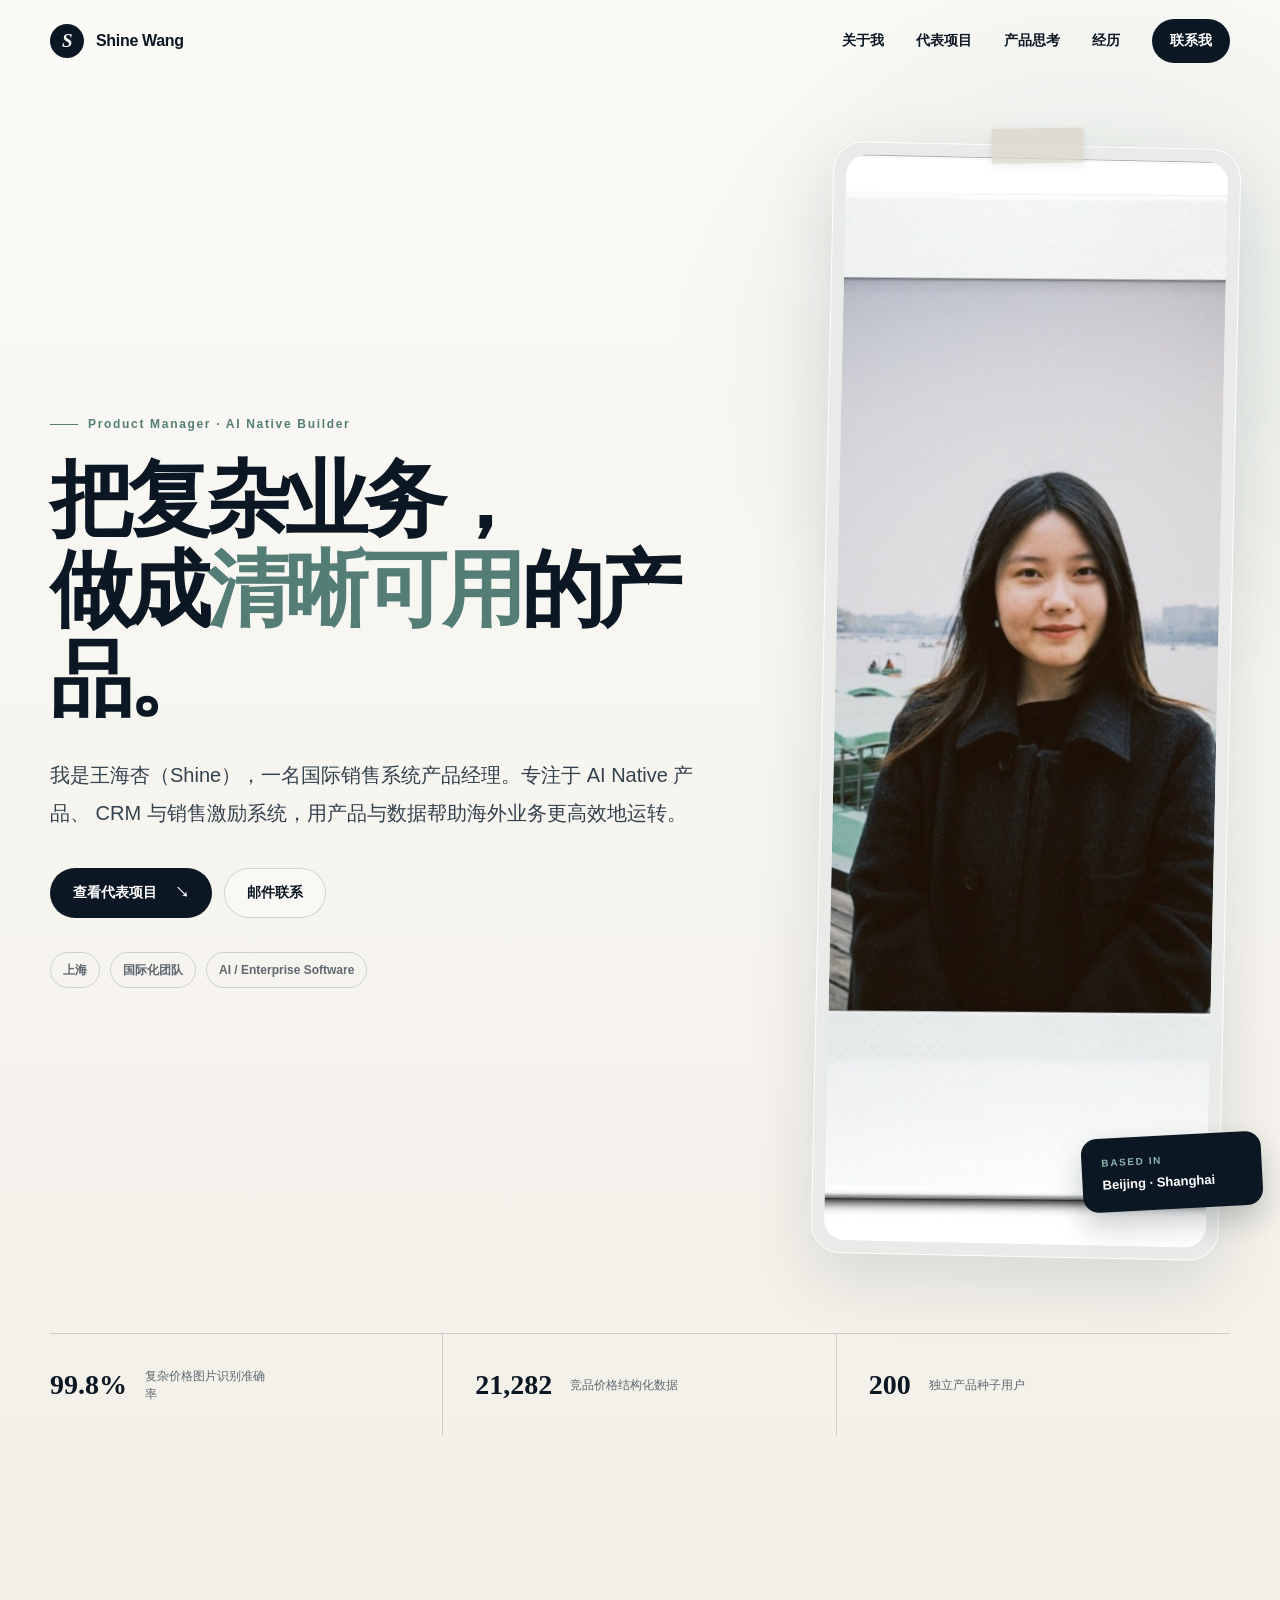
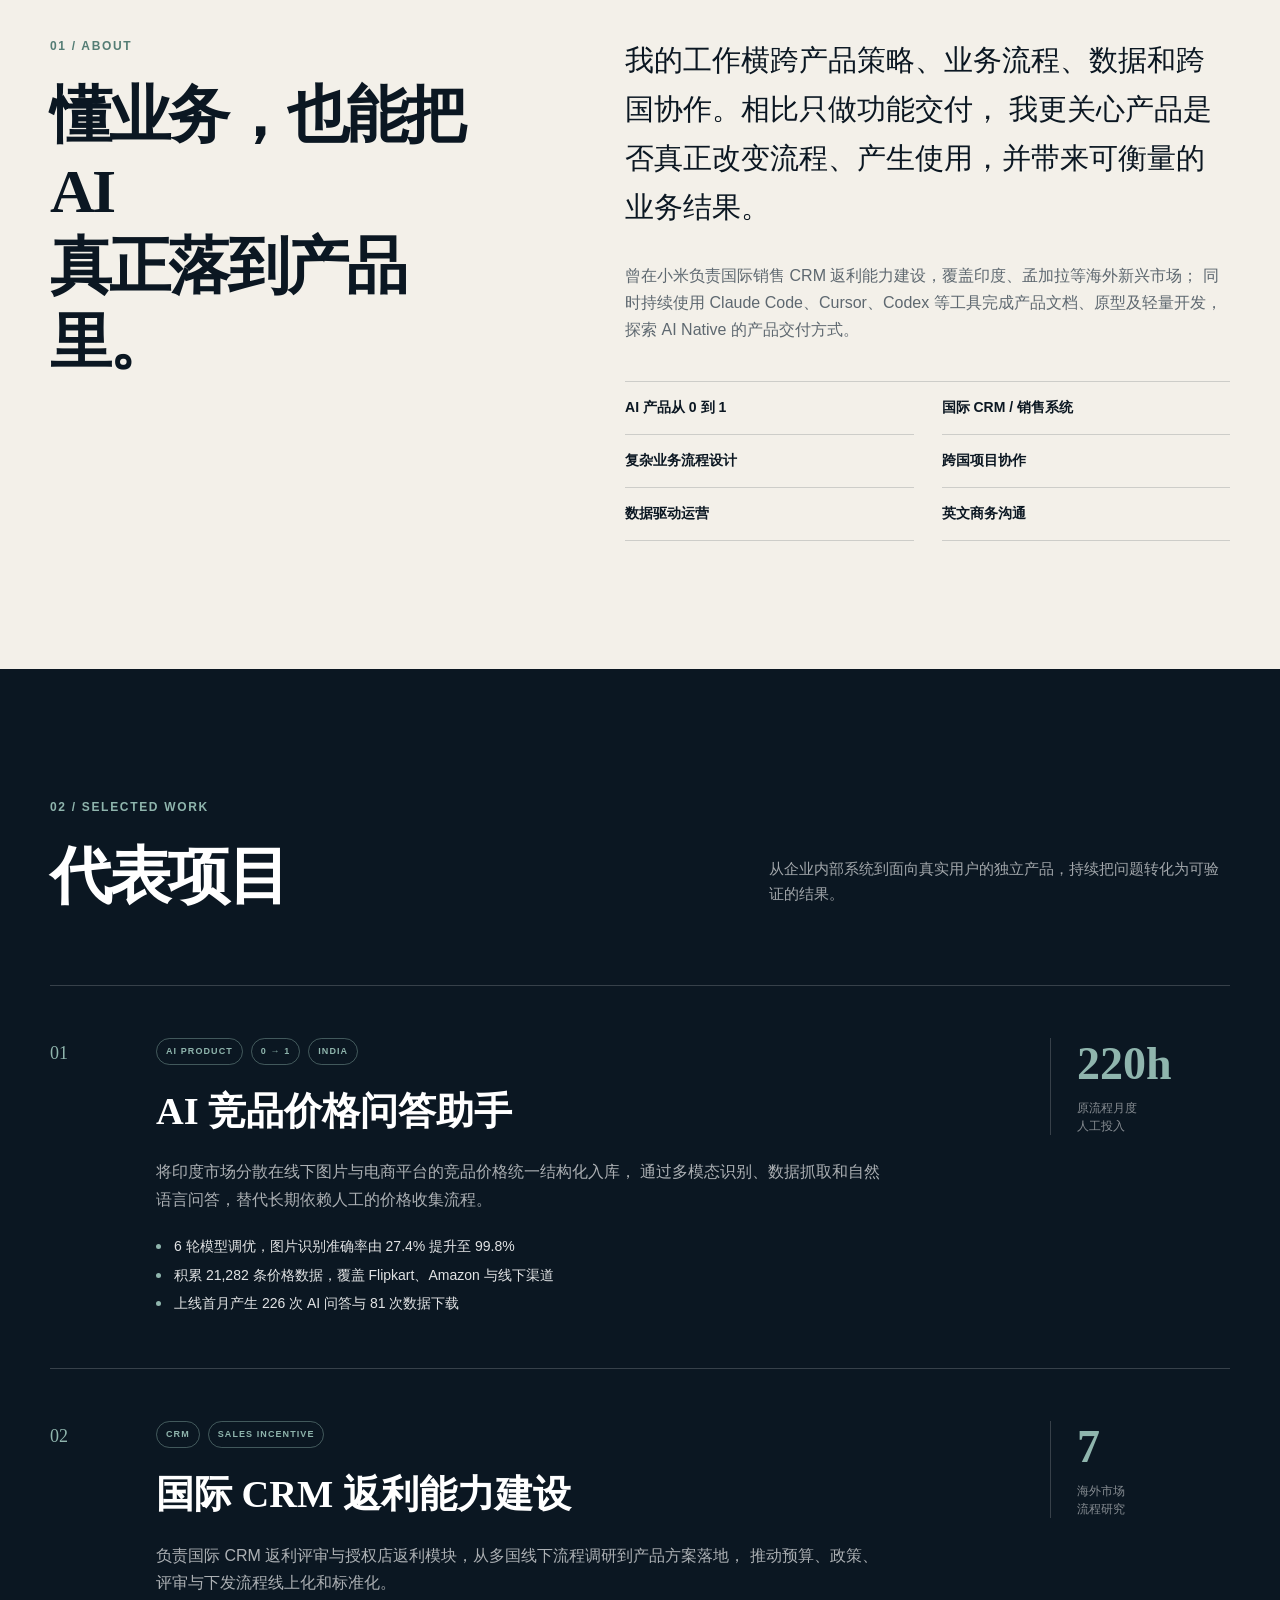
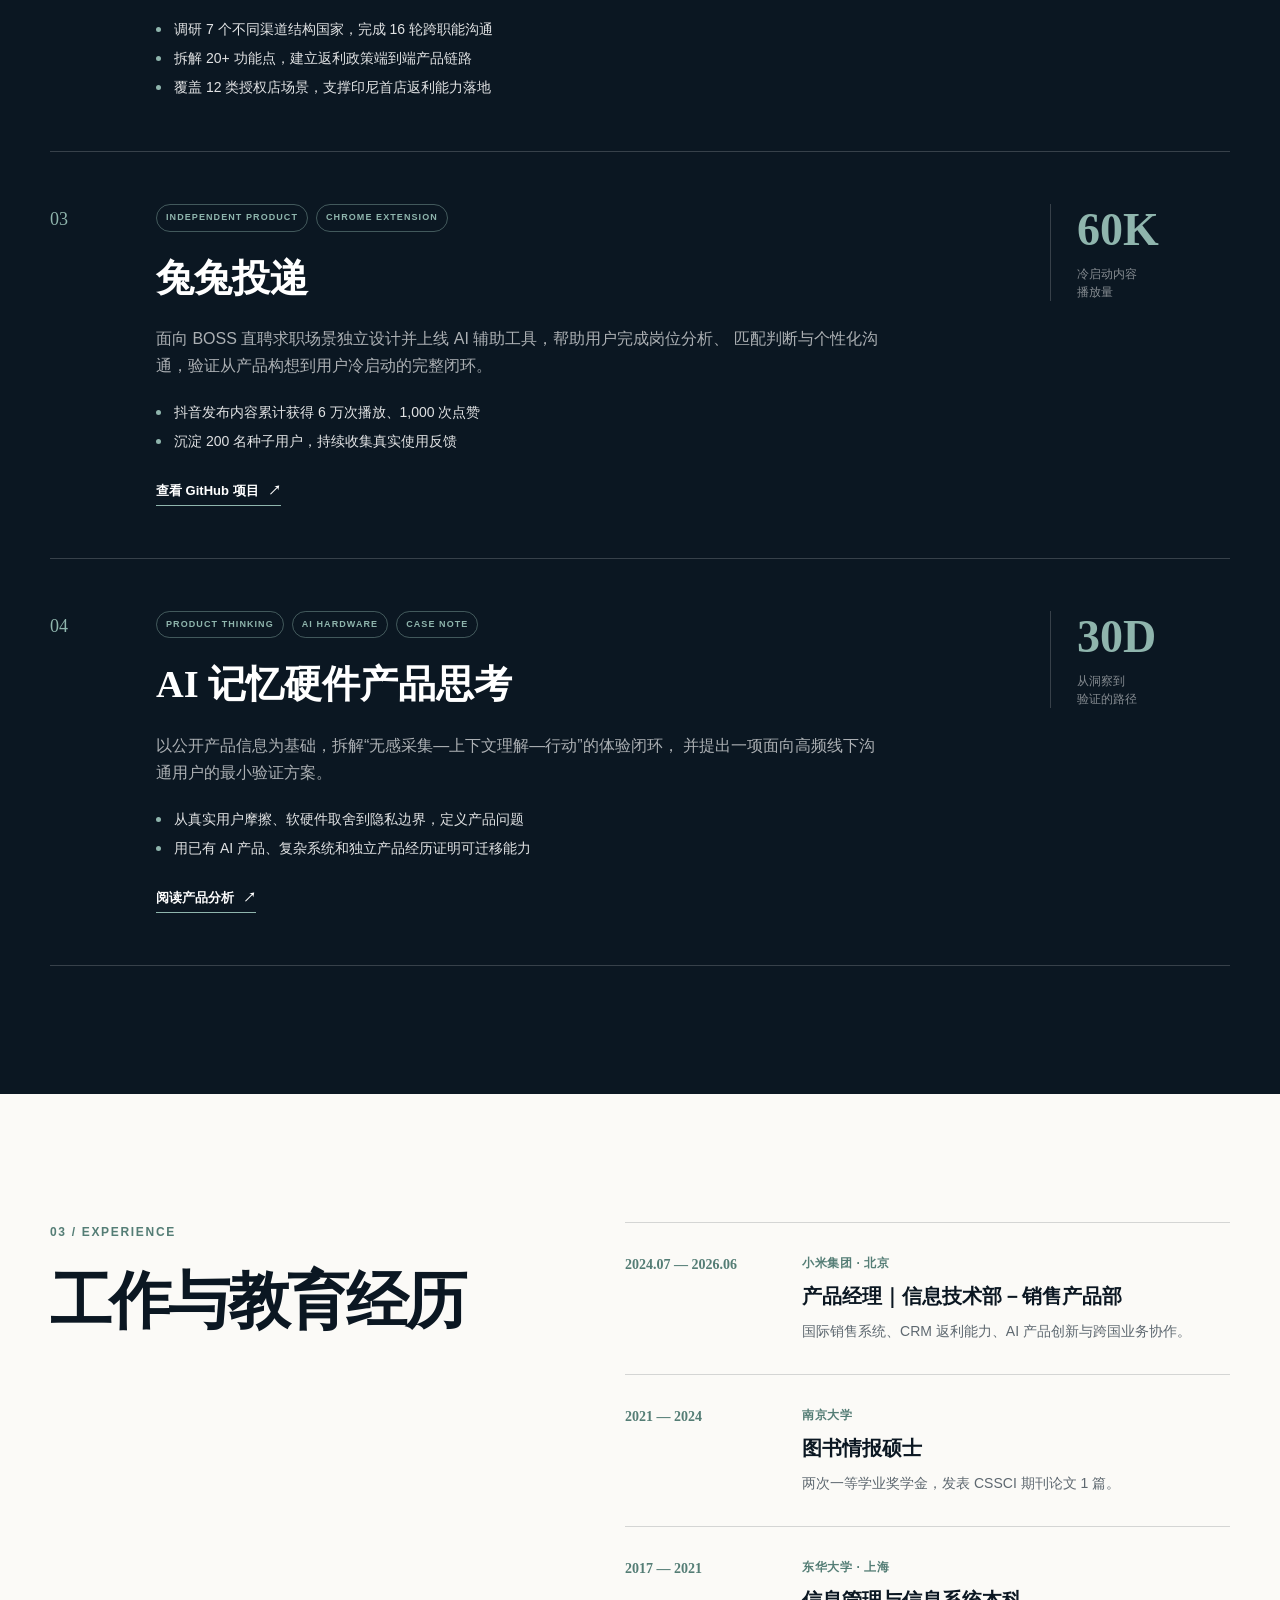
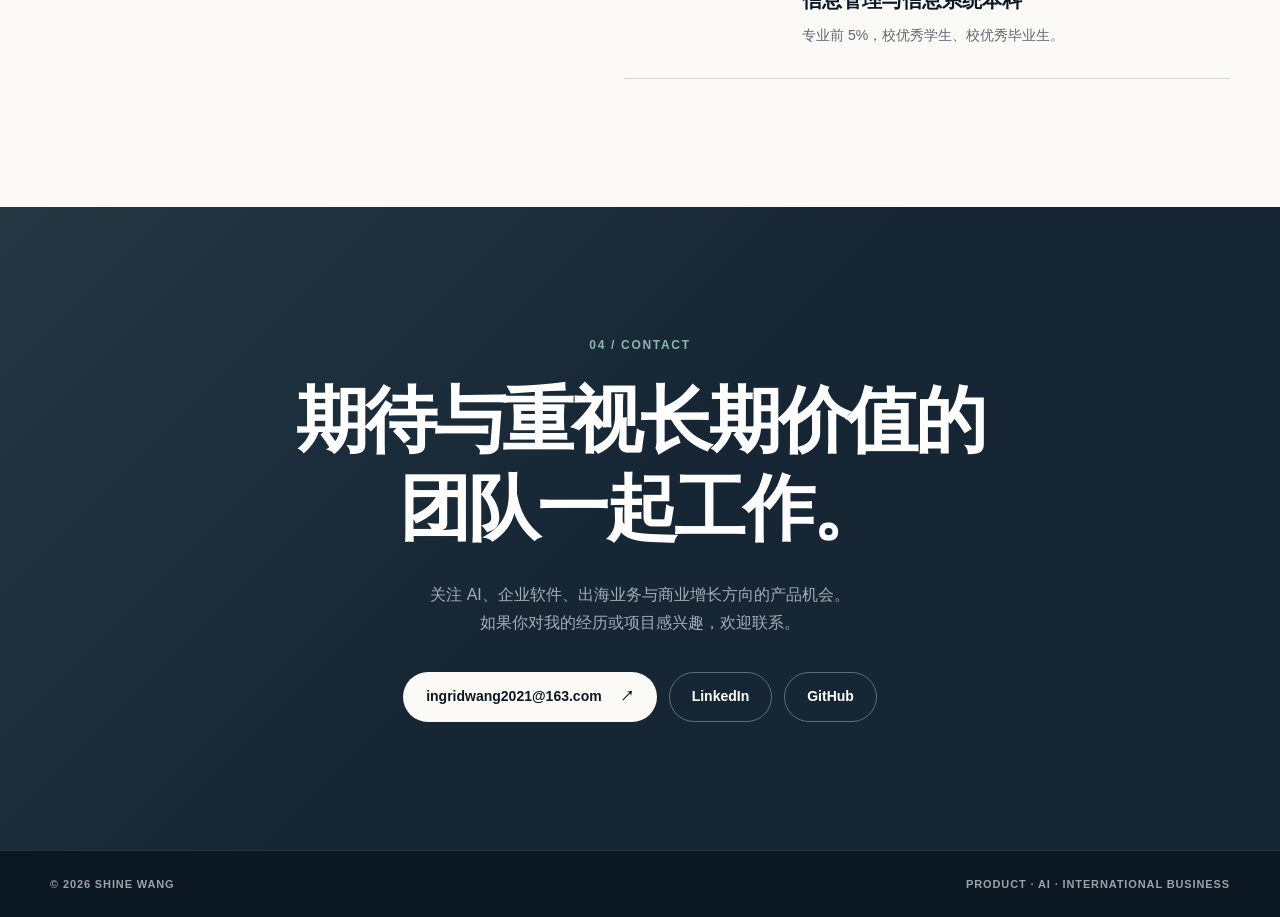
==== index.html @ 76bd816e "Add AI memory hardware case study" ====
<!doctype html>
<html lang="zh-CN">
<head>
  <meta charset="UTF-8">
  <meta name="viewport" content="width=device-width, initial-scale=1.0">
  <meta name="description" content="王海杏（Shine Wang）的个人主页：国际销售系统产品经理，专注 AI Native 产品、CRM、销售激励与海外业务数字化。">
  <meta name="theme-color" content="#0b1722">
  <meta property="og:title" content="王海杏 Shine Wang｜Product Manager">
  <meta property="og:description" content="国际销售系统、AI Native 产品与海外业务数字化。">
  <meta property="og:type" content="website">
  <meta property="og:url" content="https://mumu-w-01.github.io/shine-wang-portfolio/">
  <meta property="og:image" content="https://mumu-w-01.github.io/shine-wang-portfolio/assets/shine-wang-portrait.jpg">
  <title>王海杏 Shine Wang｜Product Manager</title>
  <link rel="stylesheet" href="./styles.css">
  <script type="application/ld+json">
    {
      "@context": "https://schema.org",
      "@type": "Person",
      "name": "王海杏",
      "alternateName": "Shine Wang",
      "jobTitle": "Product Manager",
      "email": "mailto:ingridwang2021@163.com",
      "url": "https://mumu-w-01.github.io/shine-wang-portfolio/",
      "sameAs": [
        "https://github.com/mumu-w-01",
        "https://www.linkedin.com/in/haixing-wang-35b686237"
      ],
      "alumniOf": [
        {"@type": "CollegeOrUniversity", "name": "南京大学"},
        {"@type": "CollegeOrUniversity", "name": "东华大学"}
      ]
    }
  </script>
</head>
<body>
  <a class="skip-link" href="#main">跳到主要内容</a>

  <header class="site-header" data-header>
    <nav class="nav shell" aria-label="主导航">
      <a class="brand" href="#top" aria-label="返回首页">
        <span class="brand-mark">S</span>
        <span>Shine Wang</span>
      </a>
      <button class="menu-button" type="button" aria-expanded="false" aria-controls="nav-links" data-menu-button>
        <span class="menu-label">菜单</span>
        <span class="menu-lines" aria-hidden="true"><i></i><i></i></span>
      </button>
      <div class="nav-links" id="nav-links" data-nav-links>
        <a href="#about">关于我</a>
        <a href="#work">代表项目</a>
        <a href="./ai-memory-hardware-case.html">产品思考</a>
        <a href="#experience">经历</a>
        <a class="nav-contact" href="#contact">联系我</a>
      </div>
    </nav>
  </header>

  <main id="main">
    <section class="hero" id="top">
      <div class="hero-grid shell">
        <div class="hero-copy" data-reveal>
          <p class="eyebrow"><span></span> Product Manager · AI Native Builder</p>
          <h1>把复杂业务，<br>做成<span>清晰可用</span>的产品。</h1>
          <p class="hero-intro">
            我是王海杏（Shine），一名国际销售系统产品经理。专注于 AI Native 产品、
            CRM 与销售激励系统，用产品与数据帮助海外业务更高效地运转。
          </p>
          <div class="hero-actions">
            <a class="button button-primary" href="#work">查看代表项目 <span aria-hidden="true">↘</span></a>
            <a class="button button-ghost" href="mailto:ingridwang2021@163.com">邮件联系</a>
          </div>
          <div class="hero-focus" aria-label="职业关注方向">
            <span>上海</span>
            <span>国际化团队</span>
            <span>AI / Enterprise Software</span>
          </div>
        </div>

        <div class="portrait-wrap" data-reveal>
          <div class="portrait-card">
            <img src="./assets/shine-wang-portrait.jpg" width="724" height="1086" alt="王海杏在湖边的拍立得肖像" fetchpriority="high">
          </div>
          <div class="portrait-note" aria-hidden="true">
            <span>BASED IN</span>
            <strong>Beijing · Shanghai</strong>
          </div>
        </div>
      </div>

      <div class="impact-strip shell" data-reveal>
        <div>
          <strong>99.8%</strong>
          <span>复杂价格图片识别准确率</span>
        </div>
        <div>
          <strong>21,282</strong>
          <span>竞品价格结构化数据</span>
        </div>
        <div>
          <strong>200</strong>
          <span>独立产品种子用户</span>
        </div>
      </div>
    </section>

    <section class="section about" id="about">
      <div class="shell about-grid">
        <div class="section-heading" data-reveal>
          <p class="section-kicker">01 / ABOUT</p>
          <h2>懂业务，也能把 AI<br>真正落到产品里。</h2>
        </div>
        <div class="about-copy" data-reveal>
          <p class="lead">
            我的工作横跨产品策略、业务流程、数据和跨国协作。相比只做功能交付，
            我更关心产品是否真正改变流程、产生使用，并带来可衡量的业务结果。
          </p>
          <p>
            曾在小米负责国际销售 CRM 返利能力建设，覆盖印度、孟加拉等海外新兴市场；
            同时持续使用 Claude Code、Cursor、Codex 等工具完成产品文档、原型及轻量开发，
            探索 AI Native 的产品交付方式。
          </p>
          <div class="capability-list">
            <span>AI 产品从 0 到 1</span>
            <span>国际 CRM / 销售系统</span>
            <span>复杂业务流程设计</span>
            <span>跨国项目协作</span>
            <span>数据驱动运营</span>
            <span>英文商务沟通</span>
          </div>
        </div>
      </div>
    </section>

    <section class="section work" id="work">
      <div class="shell">
        <div class="work-heading" data-reveal>
          <div>
            <p class="section-kicker light">02 / SELECTED WORK</p>
            <h2>代表项目</h2>
          </div>
          <p>从企业内部系统到面向真实用户的独立产品，持续把问题转化为可验证的结果。</p>
        </div>

        <div class="project-list">
          <article class="project project-featured" data-reveal>
            <div class="project-index">01</div>
            <div class="project-main">
              <div class="project-tags"><span>AI PRODUCT</span><span>0 → 1</span><span>INDIA</span></div>
              <h3>AI 竞品价格问答助手</h3>
              <p>
                将印度市场分散在线下图片与电商平台的竞品价格统一结构化入库，
                通过多模态识别、数据抓取和自然语言问答，替代长期依赖人工的价格收集流程。
              </p>
              <ul>
                <li>6 轮模型调优，图片识别准确率由 27.4% 提升至 99.8%</li>
                <li>积累 21,282 条价格数据，覆盖 Flipkart、Amazon 与线下渠道</li>
                <li>上线首月产生 226 次 AI 问答与 81 次数据下载</li>
              </ul>
            </div>
            <div class="project-metric">
              <strong>220h</strong>
              <span>原流程月度<br>人工投入</span>
            </div>
          </article>

          <article class="project" data-reveal>
            <div class="project-index">02</div>
            <div class="project-main">
              <div class="project-tags"><span>CRM</span><span>SALES INCENTIVE</span></div>
              <h3>国际 CRM 返利能力建设</h3>
              <p>
                负责国际 CRM 返利评审与授权店返利模块，从多国线下流程调研到产品方案落地，
                推动预算、政策、评审与下发流程线上化和标准化。
              </p>
              <ul>
                <li>调研 7 个不同渠道结构国家，完成 16 轮跨职能沟通</li>
                <li>拆解 20+ 功能点，建立返利政策端到端产品链路</li>
                <li>覆盖 12 类授权店场景，支撑印尼首店返利能力落地</li>
              </ul>
            </div>
            <div class="project-metric">
              <strong>7</strong>
              <span>海外市场<br>流程研究</span>
            </div>
          </article>

          <article class="project project-tutu" data-reveal>
            <div class="project-index">03</div>
            <div class="project-main">
              <div class="project-tags"><span>INDEPENDENT PRODUCT</span><span>CHROME EXTENSION</span></div>
              <h3>兔兔投递</h3>
              <p>
                面向 BOSS 直聘求职场景独立设计并上线 AI 辅助工具，帮助用户完成岗位分析、
                匹配判断与个性化沟通，验证从产品构想到用户冷启动的完整闭环。
              </p>
              <ul>
                <li>抖音发布内容累计获得 6 万次播放、1,000 次点赞</li>
                <li>沉淀 200 名种子用户，持续收集真实使用反馈</li>
              </ul>
              <a class="text-link" href="https://github.com/mumu-w-01/boss-tutu-delivery" target="_blank" rel="noreferrer">
                查看 GitHub 项目 <span aria-hidden="true">↗</span>
              </a>
            </div>
            <div class="project-metric">
              <strong>60K</strong>
              <span>冷启动内容<br>播放量</span>
            </div>
          </article>

          <article class="project project-note" data-reveal>
            <div class="project-index">04</div>
            <div class="project-main">
              <div class="project-tags"><span>PRODUCT THINKING</span><span>AI HARDWARE</span><span>CASE NOTE</span></div>
              <h3>AI 记忆硬件产品思考</h3>
              <p>
                以公开产品信息为基础，拆解“无感采集—上下文理解—行动”的体验闭环，
                并提出一项面向高频线下沟通用户的最小验证方案。
              </p>
              <ul>
                <li>从真实用户摩擦、软硬件取舍到隐私边界，定义产品问题</li>
                <li>用已有 AI 产品、复杂系统和独立产品经历证明可迁移能力</li>
              </ul>
              <a class="text-link" href="./ai-memory-hardware-case.html">
                阅读产品分析 <span aria-hidden="true">↗</span>
              </a>
            </div>
            <div class="project-metric">
              <strong>30D</strong>
              <span>从洞察到<br>验证的路径</span>
            </div>
          </article>
        </div>
      </div>
    </section>

    <section class="section experience" id="experience">
      <div class="shell experience-grid">
        <div class="section-heading" data-reveal>
          <p class="section-kicker">03 / EXPERIENCE</p>
          <h2>工作与教育经历</h2>
        </div>
        <div class="timeline" data-reveal>
          <article class="timeline-item">
            <div class="timeline-date">2024.07 — 2026.06</div>
            <div>
              <p class="timeline-place">小米集团 · 北京</p>
              <h3>产品经理｜信息技术部－销售产品部</h3>
              <p>国际销售系统、CRM 返利能力、AI 产品创新与跨国业务协作。</p>
            </div>
          </article>
          <article class="timeline-item">
            <div class="timeline-date">2021 — 2024</div>
            <div>
              <p class="timeline-place">南京大学</p>
              <h3>图书情报硕士</h3>
              <p>两次一等学业奖学金，发表 CSSCI 期刊论文 1 篇。</p>
            </div>
          </article>
          <article class="timeline-item">
            <div class="timeline-date">2017 — 2021</div>
            <div>
              <p class="timeline-place">东华大学 · 上海</p>
              <h3>信息管理与信息系统本科</h3>
              <p>专业前 5%，校优秀学生、校优秀毕业生。</p>
            </div>
          </article>
        </div>
      </div>
    </section>

    <section class="section contact" id="contact">
      <div class="shell contact-inner" data-reveal>
        <p class="section-kicker light">04 / CONTACT</p>
        <h2>期待与重视长期价值的<br>团队一起工作。</h2>
        <p>
          关注 AI、企业软件、出海业务与商业增长方向的产品机会。<br>
          如果你对我的经历或项目感兴趣，欢迎联系。
        </p>
        <div class="contact-actions">
          <a class="button button-light" href="mailto:ingridwang2021@163.com">ingridwang2021@163.com <span aria-hidden="true">↗</span></a>
          <a class="button button-outline-light" href="https://www.linkedin.com/in/haixing-wang-35b686237" target="_blank" rel="noreferrer">LinkedIn</a>
          <a class="button button-outline-light" href="https://github.com/mumu-w-01" target="_blank" rel="noreferrer">GitHub</a>
        </div>
      </div>
    </section>
  </main>

  <footer class="footer">
    <div class="shell">
      <p>© <span data-year>2026</span> Shine Wang</p>
      <p>Product · AI · International Business</p>
    </div>
  </footer>

  <script src="./script.js" defer></script>
</body>
</html>
---- styles.css ----
:root {
  --ink: #0b1722;
  --ink-soft: #162635;
  --paper: #f3f0e9;
  --paper-bright: #fbfaf7;
  --sage: #8fb5ad;
  --sage-dark: #547d75;
  --line: rgba(11, 23, 34, 0.16);
  --muted: #5e6870;
  --white: #ffffff;
  --shell: 1180px;
  --radius: 24px;
  --shadow: 0 24px 70px rgba(11, 23, 34, 0.12);
}

* {
  box-sizing: border-box;
}

html {
  scroll-behavior: smooth;
  scroll-padding-top: 92px;
}

body {
  margin: 0;
  color: var(--ink);
  background: var(--paper);
  font-family: Inter, "SF Pro Text", "PingFang SC", "Microsoft YaHei", sans-serif;
  line-height: 1.7;
  -webkit-font-smoothing: antialiased;
}

body.menu-open {
  overflow: hidden;
}

img {
  display: block;
  max-width: 100%;
}

a {
  color: inherit;
}

button,
a {
  -webkit-tap-highlight-color: transparent;
}

button:focus-visible,
a:focus-visible {
  outline: 3px solid var(--sage);
  outline-offset: 4px;
}

.skip-link {
  position: fixed;
  top: 10px;
  left: 10px;
  z-index: 2000;
  padding: 10px 16px;
  color: var(--white);
  background: var(--ink);
  border-radius: 8px;
  transform: translateY(-160%);
  transition: transform 0.2s ease;
}

.skip-link:focus {
  transform: translateY(0);
}

.shell {
  width: min(calc(100% - 40px), var(--shell));
  margin-inline: auto;
}

.site-header {
  position: fixed;
  inset: 0 0 auto;
  z-index: 1000;
  transition: background 0.25s ease, box-shadow 0.25s ease;
}

.site-header.scrolled {
  background: rgba(243, 240, 233, 0.9);
  box-shadow: 0 1px 0 var(--line);
  backdrop-filter: blur(18px);
  -webkit-backdrop-filter: blur(18px);
}

.nav {
  height: 82px;
  display: flex;
  align-items: center;
  justify-content: space-between;
}

.brand {
  display: inline-flex;
  align-items: center;
  gap: 12px;
  color: var(--ink);
  font-weight: 750;
  letter-spacing: -0.02em;
  text-decoration: none;
}

.brand-mark {
  width: 34px;
  height: 34px;
  display: grid;
  place-items: center;
  color: var(--paper-bright);
  background: var(--ink);
  border-radius: 50%;
  font-family: Georgia, "Times New Roman", serif;
  font-size: 19px;
  font-style: italic;
}

.nav-links {
  display: flex;
  align-items: center;
  gap: 32px;
}

.nav-links a {
  color: var(--ink);
  font-size: 14px;
  font-weight: 650;
  text-decoration: none;
}

.nav-links a:not(.nav-contact) {
  position: relative;
}

.nav-links a:not(.nav-contact)::after {
  position: absolute;
  right: 0;
  bottom: -6px;
  left: 0;
  height: 1px;
  content: "";
  background: var(--ink);
  transform: scaleX(0);
  transform-origin: right;
  transition: transform 0.2s ease;
}

.nav-links a:hover::after {
  transform: scaleX(1);
  transform-origin: left;
}

.nav-contact {
  padding: 10px 18px;
  color: var(--white) !important;
  background: var(--ink);
  border-radius: 999px;
}

.menu-button {
  display: none;
}

.hero {
  min-height: 100vh;
  padding: 145px 0 72px;
  overflow: hidden;
  background:
    radial-gradient(circle at 85% 22%, rgba(143, 181, 173, 0.22), transparent 26rem),
    linear-gradient(180deg, var(--paper-bright), var(--paper));
}

.hero-grid {
  display: grid;
  grid-template-columns: minmax(0, 1.15fr) minmax(340px, 0.7fr);
  gap: clamp(56px, 8vw, 110px);
  align-items: center;
}

.eyebrow,
.section-kicker {
  margin: 0 0 22px;
  color: var(--sage-dark);
  font-size: 12px;
  font-weight: 800;
  letter-spacing: 0.14em;
}

.eyebrow {
  display: flex;
  align-items: center;
  gap: 10px;
}

.eyebrow span {
  width: 28px;
  height: 1px;
  background: currentColor;
}

.hero h1 {
  max-width: 720px;
  margin: 0;
  font-family: "Songti SC", "STSong", Georgia, serif;
  font-size: clamp(48px, 6.5vw, 84px);
  font-weight: 600;
  letter-spacing: -0.055em;
  line-height: 1.08;
}

.hero h1 span {
  color: var(--sage-dark);
}

.hero-intro {
  max-width: 650px;
  margin: 30px 0 0;
  color: #34424d;
  font-size: clamp(17px, 1.7vw, 20px);
  line-height: 1.9;
}

.hero-actions,
.contact-actions {
  display: flex;
  flex-wrap: wrap;
  gap: 12px;
}

.hero-actions {
  margin-top: 36px;
}

.button {
  min-height: 48px;
  display: inline-flex;
  align-items: center;
  justify-content: center;
  gap: 18px;
  padding: 12px 22px;
  border: 1px solid transparent;
  border-radius: 999px;
  font-size: 14px;
  font-weight: 750;
  text-decoration: none;
  transition: transform 0.2s ease, background 0.2s ease, color 0.2s ease;
}

.button:hover {
  transform: translateY(-2px);
}

.button-primary {
  color: var(--white);
  background: var(--ink);
}

.button-primary:hover {
  background: var(--sage-dark);
}

.button-ghost {
  border-color: var(--line);
  background: rgba(255, 255, 255, 0.4);
}

.hero-focus {
  display: flex;
  flex-wrap: wrap;
  gap: 10px;
  margin-top: 34px;
}

.hero-focus span {
  padding: 7px 12px;
  color: var(--muted);
  border: 1px solid var(--line);
  border-radius: 999px;
  font-size: 12px;
  font-weight: 650;
}

.portrait-wrap {
  position: relative;
  width: min(100%, 430px);
  justify-self: end;
}

.portrait-card {
  position: relative;
  padding: 12px;
  background: #e9ebe8;
  border: 1px solid rgba(255, 255, 255, 0.9);
  border-radius: 30px;
  box-shadow: var(--shadow);
  transform: rotate(1.2deg);
}

.portrait-card::before {
  position: absolute;
  top: -18px;
  left: 50%;
  width: 92px;
  height: 35px;
  content: "";
  background: rgba(220, 216, 202, 0.78);
  box-shadow: 0 3px 8px rgba(11, 23, 34, 0.08);
  transform: translateX(-50%) rotate(-2deg);
}

.portrait-card img {
  width: 100%;
  aspect-ratio: 2 / 3;
  object-fit: cover;
  border-radius: 21px;
}

.portrait-note {
  position: absolute;
  right: -32px;
  bottom: 48px;
  min-width: 180px;
  padding: 16px 20px;
  color: var(--white);
  background: var(--ink);
  border-radius: 16px;
  box-shadow: 0 14px 30px rgba(11, 23, 34, 0.22);
  transform: rotate(-3deg);
}

.portrait-note span,
.portrait-note strong {
  display: block;
}

.portrait-note span {
  margin-bottom: 3px;
  color: var(--sage);
  font-size: 10px;
  font-weight: 800;
  letter-spacing: 0.16em;
}

.portrait-note strong {
  font-size: 13px;
}

.impact-strip {
  display: grid;
  grid-template-columns: repeat(3, 1fr);
  margin-top: 76px;
  border-top: 1px solid var(--line);
}

.impact-strip > div {
  display: grid;
  grid-template-columns: auto 1fr;
  gap: 18px;
  align-items: center;
  padding: 27px 32px;
  border-right: 1px solid var(--line);
}

.impact-strip > div:first-child {
  padding-left: 0;
}

.impact-strip > div:last-child {
  border-right: 0;
}

.impact-strip strong {
  font-family: Georgia, "Times New Roman", serif;
  font-size: 28px;
}

.impact-strip span {
  max-width: 120px;
  color: var(--muted);
  font-size: 12px;
  line-height: 1.5;
}

.section {
  padding: clamp(86px, 10vw, 140px) 0;
}

.about {
  background: var(--paper);
}

.about-grid,
.experience-grid {
  display: grid;
  grid-template-columns: 0.85fr 1.15fr;
  gap: clamp(50px, 10vw, 140px);
}

.section-heading h2,
.work-heading h2,
.contact h2 {
  margin: 0;
  font-family: "Songti SC", "STSong", Georgia, serif;
  font-size: clamp(38px, 5vw, 62px);
  font-weight: 600;
  letter-spacing: -0.045em;
  line-height: 1.22;
}

.lead {
  margin-top: 0;
  color: var(--ink);
  font-size: clamp(21px, 2.4vw, 29px);
  font-family: "Songti SC", "STSong", Georgia, serif;
  line-height: 1.7;
}

.about-copy > p:not(.lead) {
  color: var(--muted);
  font-size: 16px;
}

.capability-list {
  display: grid;
  grid-template-columns: repeat(2, minmax(0, 1fr));
  gap: 0 28px;
  margin-top: 38px;
  border-top: 1px solid var(--line);
}

.capability-list span {
  padding: 14px 0;
  border-bottom: 1px solid var(--line);
  font-size: 14px;
  font-weight: 700;
}

.work {
  color: var(--white);
  background: var(--ink);
}

.section-kicker.light {
  color: var(--sage);
}

.work-heading {
  display: grid;
  grid-template-columns: 1fr 0.7fr;
  gap: 60px;
  align-items: end;
  margin-bottom: 70px;
}

.work-heading > p {
  max-width: 480px;
  margin: 0 0 8px;
  color: rgba(255, 255, 255, 0.62);
  font-size: 15px;
}

.project-list {
  border-top: 1px solid rgba(255, 255, 255, 0.18);
}

.project {
  display: grid;
  grid-template-columns: 70px minmax(0, 1fr) 180px;
  gap: 36px;
  padding: 52px 0;
  border-bottom: 1px solid rgba(255, 255, 255, 0.18);
}

.project-index {
  color: var(--sage);
  font-family: Georgia, "Times New Roman", serif;
  font-size: 18px;
}

.project-main {
  max-width: 730px;
}

.project-tags {
  display: flex;
  flex-wrap: wrap;
  gap: 8px;
  margin-bottom: 14px;
}

.project-tags span {
  padding: 5px 9px;
  color: var(--sage);
  border: 1px solid rgba(143, 181, 173, 0.42);
  border-radius: 999px;
  font-size: 9px;
  font-weight: 800;
  letter-spacing: 0.12em;
}

.project h3 {
  margin: 0 0 14px;
  font-family: "Songti SC", "STSong", Georgia, serif;
  font-size: clamp(29px, 3vw, 42px);
  font-weight: 600;
}

.project p {
  margin: 0;
  color: rgba(255, 255, 255, 0.66);
}

.project ul {
  display: grid;
  gap: 5px;
  margin: 22px 0 0;
  padding: 0;
  list-style: none;
}

.project li {
  position: relative;
  padding-left: 18px;
  color: rgba(255, 255, 255, 0.88);
  font-size: 14px;
}

.project li::before {
  position: absolute;
  top: 0.65em;
  left: 0;
  width: 5px;
  height: 5px;
  content: "";
  background: var(--sage);
  border-radius: 50%;
}

.project-metric {
  align-self: start;
  padding-left: 26px;
  border-left: 1px solid rgba(255, 255, 255, 0.18);
}

.project-metric strong,
.project-metric span {
  display: block;
}

.project-metric strong {
  color: var(--sage);
  font-family: Georgia, "Times New Roman", serif;
  font-size: 46px;
  line-height: 1.15;
}

.project-metric span {
  margin-top: 8px;
  color: rgba(255, 255, 255, 0.5);
  font-size: 12px;
  line-height: 1.5;
}

.text-link {
  display: inline-flex;
  gap: 9px;
  margin-top: 26px;
  padding-bottom: 3px;
  color: var(--white);
  border-bottom: 1px solid var(--sage);
  font-size: 13px;
  font-weight: 750;
  text-decoration: none;
}

.experience {
  background: var(--paper-bright);
}

.timeline {
  border-top: 1px solid var(--line);
}

.timeline-item {
  display: grid;
  grid-template-columns: 145px 1fr;
  gap: 32px;
  padding: 30px 0;
  border-bottom: 1px solid var(--line);
}

.timeline-date {
  color: var(--sage-dark);
  font-family: Georgia, "Times New Roman", serif;
  font-size: 14px;
  font-weight: 700;
}

.timeline-place {
  margin: 0 0 6px !important;
  color: var(--sage-dark) !important;
  font-size: 12px !important;
  font-weight: 800;
  letter-spacing: 0.05em;
}

.timeline h3 {
  margin: 0 0 7px;
  font-size: 20px;
}

.timeline p {
  margin: 0;
  color: var(--muted);
  font-size: 14px;
}

.contact {
  color: var(--white);
  background:
    linear-gradient(135deg, rgba(143, 181, 173, 0.12), transparent 48%),
    var(--ink-soft);
}

.contact-inner {
  max-width: 900px;
  text-align: center;
}

.contact h2 {
  margin-bottom: 28px;
  font-size: clamp(42px, 6vw, 72px);
}

.contact-inner > p:not(.section-kicker) {
  color: rgba(255, 255, 255, 0.62);
}

.contact-actions {
  justify-content: center;
  margin-top: 36px;
}

.button-light {
  color: var(--ink);
  background: var(--paper-bright);
}

.button-outline-light {
  color: var(--white);
  border-color: rgba(255, 255, 255, 0.32);
}

.button-outline-light:hover {
  color: var(--ink);
  background: var(--white);
}

.footer {
  padding: 24px 0;
  color: rgba(255, 255, 255, 0.6);
  background: var(--ink);
  border-top: 1px solid rgba(255, 255, 255, 0.12);
}

.footer .shell {
  display: flex;
  justify-content: space-between;
  gap: 20px;
}

.footer p {
  margin: 0;
  font-size: 11px;
  font-weight: 650;
  letter-spacing: 0.08em;
  text-transform: uppercase;
}

/* AI memory hardware case */
.case-page { background: var(--paper-bright); }

.case-back { color: var(--ink); font-size: 14px; font-weight: 750; text-decoration: none; }
.case-back:hover { color: var(--sage-dark); }

.case-hero { padding: 180px 0 104px; background: radial-gradient(circle at 85% 20%, rgba(143,181,173,.28), transparent 29rem), linear-gradient(180deg, #fbfaf7, #ecebe5); }
.case-hero-inner { max-width: 960px; }
.case-label, .case-eyebrow { color: var(--sage-dark); font-size: 11px; font-weight: 800; letter-spacing: .13em; }
.case-label { margin: 0 0 18px; }
.case-hero h1 { max-width: 880px; margin: 0; font-family: "Songti SC", "STSong", Georgia, serif; font-size: clamp(50px, 7.5vw, 96px); font-weight: 600; letter-spacing: -.06em; line-height: 1.06; }
.case-hero h1 span { color: var(--sage-dark); }
.case-lead { max-width: 730px; margin: 34px 0 0; color: #34424d; font-size: clamp(18px, 2.1vw, 24px); line-height: 1.9; }
.case-disclaimer { margin: 28px 0 0; color: var(--muted); font-size: 12px; }

.case-section { padding: clamp(84px, 10vw, 140px) 0; }
.case-split { display: grid; grid-template-columns: .78fr 1.22fr; gap: clamp(54px, 10vw, 144px); }
.case-sticky h2, .case-evidence-heading h2, .case-loop h2, .case-contact h2 { margin: 0; font-family: "Songti SC", "STSong", Georgia, serif; font-size: clamp(36px, 4.6vw, 60px); font-weight: 600; letter-spacing: -.045em; line-height: 1.25; }
.case-copy > p:not(.lead) { color: var(--muted); font-size: 16px; }
.principle-grid { display: grid; grid-template-columns: repeat(3, 1fr); gap: 12px; margin-top: 36px; }
.principle-grid article { min-height: 195px; padding: 22px; background: var(--paper); border-radius: 16px; }
.principle-grid span, .evidence-grid > article > span { color: var(--sage-dark); font-family: Georgia, serif; font-size: 15px; font-weight: 700; }
.principle-grid h3 { margin: 22px 0 5px; font-size: 17px; }
.principle-grid p { margin: 0; color: var(--muted); font-size: 13px; line-height: 1.7; }

.case-loop { color: var(--white); background: var(--ink); }
.case-loop h2 { max-width: 600px; }
.loop-flow { display: grid; grid-template-columns: 1fr auto 1fr auto 1fr auto 1fr; gap: 14px; align-items: stretch; margin-top: 64px; }
.loop-flow article { min-height: 210px; padding: 24px; border: 1px solid rgba(255,255,255,.16); border-radius: 16px; }
.loop-flow article span { color: var(--sage); font-family: Georgia, serif; font-size: 14px; }
.loop-flow strong { display: block; margin: 28px 0 9px; font-family: "Songti SC", Georgia, serif; font-size: 23px; font-weight: 600; }
.loop-flow p { margin: 0; color: rgba(255,255,255,.6); font-size: 13px; line-height: 1.75; }
.loop-flow > i { align-self: center; color: var(--sage); font-size: 24px; font-style: normal; }
.case-caption { max-width: 720px; margin: 30px 0 0; color: rgba(255,255,255,.57); font-size: 14px; }

.mvp-card { margin: 34px 0; padding: 30px; background: var(--ink); border-radius: 20px; color: var(--white); }
.mvp-card h3 { margin: 7px 0 0; font-family: "Songti SC", Georgia, serif; font-size: 29px; font-weight: 600; }
.mvp-card > p { margin: 25px 0; color: rgba(255,255,255,.72); }
.mvp-card dl { margin: 0; border-top: 1px solid rgba(255,255,255,.18); }
.mvp-card dl > div { display: grid; grid-template-columns: 100px 1fr; gap: 15px; padding: 16px 0; border-bottom: 1px solid rgba(255,255,255,.18); }
.mvp-card dt { color: var(--sage); font-size: 12px; font-weight: 750; }
.mvp-card dd { margin: 0; color: rgba(255,255,255,.84); font-size: 14px; }

.case-evidence { background: var(--paper); }
.case-evidence-heading { display: grid; grid-template-columns: 1fr .64fr; gap: 80px; align-items: end; }
.case-evidence-heading > p { margin: 0 0 6px; color: var(--muted); font-size: 16px; }
.evidence-grid { display: grid; grid-template-columns: repeat(3, 1fr); gap: 18px; margin-top: 64px; }
.evidence-grid article { padding: 30px; background: var(--paper-bright); border-radius: 18px; }
.evidence-grid h3 { margin: 36px 0 12px; font-family: "Songti SC", Georgia, serif; font-size: 25px; font-weight: 600; line-height: 1.35; }
.evidence-grid p { margin: 0; color: var(--muted); font-size: 14px; }

.case-plan { color: var(--white); background: var(--ink-soft); }
.case-plan .section-kicker { color: var(--sage); }
.plan-list { display: grid; gap: 0; margin: 0; padding: 0; list-style: none; border-top: 1px solid rgba(255,255,255,.18); }
.plan-list li { display: grid; grid-template-columns: 64px 1fr; gap: 18px; padding: 25px 0; border-bottom: 1px solid rgba(255,255,255,.18); }
.plan-list span { color: var(--sage); font-family: Georgia, serif; font-size: 16px; }
.plan-list h3 { margin: 0 0 6px; font-size: 18px; }
.plan-list p { margin: 0; color: rgba(255,255,255,.62); font-size: 14px; }

.case-contact { padding: clamp(80px, 11vw, 160px) 0; color: var(--white); text-align: center; background: linear-gradient(135deg, rgba(143,181,173,.16), transparent 45%), var(--ink); }
.case-contact h2 { margin: 0 auto 34px; font-size: clamp(37px, 5vw, 66px); }

@media (max-width: 900px) {
  .case-split, .case-evidence-heading { grid-template-columns: 1fr; gap: 40px; }
  .loop-flow { grid-template-columns: 1fr 1fr; }
  .loop-flow > i { display: none; }
}

@media (max-width: 620px) {
  .case-hero { padding: 130px 0 74px; }
  .case-hero h1 { font-size: clamp(46px, 13vw, 66px); }
  .case-lead { font-size: 17px; }
  .principle-grid, .evidence-grid, .loop-flow { grid-template-columns: 1fr; }
  .principle-grid article, .loop-flow article { min-height: auto; }
  .mvp-card { padding: 24px; }
  .mvp-card dl > div { grid-template-columns: 1fr; gap: 5px; }
  .case-back { font-size: 13px; }
}

[data-reveal] {
  opacity: 0;
  transform: translateY(22px);
  transition: opacity 0.65s ease, transform 0.65s ease;
}

[data-reveal].revealed {
  opacity: 1;
  transform: none;
}

@media (max-width: 980px) {
  .hero-grid {
    grid-template-columns: 1fr 360px;
    gap: 42px;
  }

  .portrait-note {
    right: -8px;
  }

  .impact-strip > div {
    grid-template-columns: 1fr;
    gap: 2px;
    padding-inline: 24px;
  }

  .about-grid,
  .experience-grid {
    grid-template-columns: 0.75fr 1.25fr;
    gap: 52px;
  }
}

@media (max-width: 760px) {
  html {
    scroll-padding-top: 72px;
  }

  .shell {
    width: min(calc(100% - 28px), var(--shell));
  }

  .nav {
    height: 70px;
  }

  .menu-button {
    position: relative;
    z-index: 2;
    display: inline-flex;
    align-items: center;
    gap: 10px;
    padding: 7px;
    color: var(--ink);
    background: transparent;
    border: 0;
    font: inherit;
    font-size: 12px;
    font-weight: 750;
  }

  .menu-lines {
    width: 23px;
    display: grid;
    gap: 6px;
  }

  .menu-lines i {
    display: block;
    width: 100%;
    height: 1px;
    background: currentColor;
    transition: transform 0.2s ease;
  }

  .menu-button[aria-expanded="true"] .menu-lines i:first-child {
    transform: translateY(3.5px) rotate(45deg);
  }

  .menu-button[aria-expanded="true"] .menu-lines i:last-child {
    transform: translateY(-3.5px) rotate(-45deg);
  }

  .nav-links {
    position: fixed;
    inset: 0;
    display: flex;
    flex-direction: column;
    align-items: flex-start;
    justify-content: center;
    gap: 24px;
    padding: 70px 34px;
    background: var(--paper-bright);
    visibility: hidden;
    opacity: 0;
    transform: translateY(-12px);
    transition: opacity 0.2s ease, transform 0.2s ease, visibility 0.2s;
  }

  .nav-links.open {
    visibility: visible;
    opacity: 1;
    transform: none;
  }

  .nav-links a {
    font-family: "Songti SC", "STSong", Georgia, serif;
    font-size: 30px;
  }

  .nav-contact {
    margin-top: 6px;
    font-family: inherit !important;
    font-size: 15px !important;
  }

  .hero {
    padding: 112px 0 50px;
  }

  .hero-grid {
    grid-template-columns: 1fr;
    gap: 52px;
  }

  .hero h1 {
    font-size: clamp(45px, 13vw, 66px);
  }

  .hero-intro {
    font-size: 16px;
  }

  .portrait-wrap {
    width: min(87vw, 420px);
    justify-self: center;
  }

  .portrait-note {
    right: -2px;
    bottom: 28px;
  }

  .impact-strip {
    grid-template-columns: 1fr;
    margin-top: 62px;
  }

  .impact-strip > div {
    grid-template-columns: 110px 1fr;
    padding: 18px 0;
    border-right: 0;
    border-bottom: 1px solid var(--line);
  }

  .impact-strip > div:last-child {
    border-bottom: 0;
  }

  .about-grid,
  .experience-grid,
  .work-heading {
    grid-template-columns: 1fr;
    gap: 44px;
  }

  .capability-list {
    grid-template-columns: 1fr;
  }

  .work-heading {
    margin-bottom: 52px;
  }

  .project {
    grid-template-columns: 38px minmax(0, 1fr);
    gap: 18px;
    padding: 42px 0;
  }

  .project-metric {
    grid-column: 2;
    display: flex;
    align-items: center;
    gap: 14px;
    margin-top: 8px;
    padding: 18px 0 0;
    border-top: 1px solid rgba(255, 255, 255, 0.18);
    border-left: 0;
  }

  .project-metric strong {
    font-size: 34px;
  }

  .project-metric span {
    margin: 0;
  }

  .timeline-item {
    grid-template-columns: 1fr;
    gap: 6px;
  }

  .contact-inner {
    text-align: left;
  }

  .contact-actions {
    justify-content: flex-start;
  }

  .contact-actions .button-light {
    width: 100%;
  }

  .footer .shell {
    flex-direction: column;
  }
}

@media (prefers-reduced-motion: reduce) {
  html {
    scroll-behavior: auto;
  }

  *,
  *::before,
  *::after {
    scroll-behavior: auto !important;
    transition-duration: 0.01ms !important;
    animation-duration: 0.01ms !important;
    animation-iteration-count: 1 !important;
  }

  [data-reveal] {
    opacity: 1;
    transform: none;
  }
}
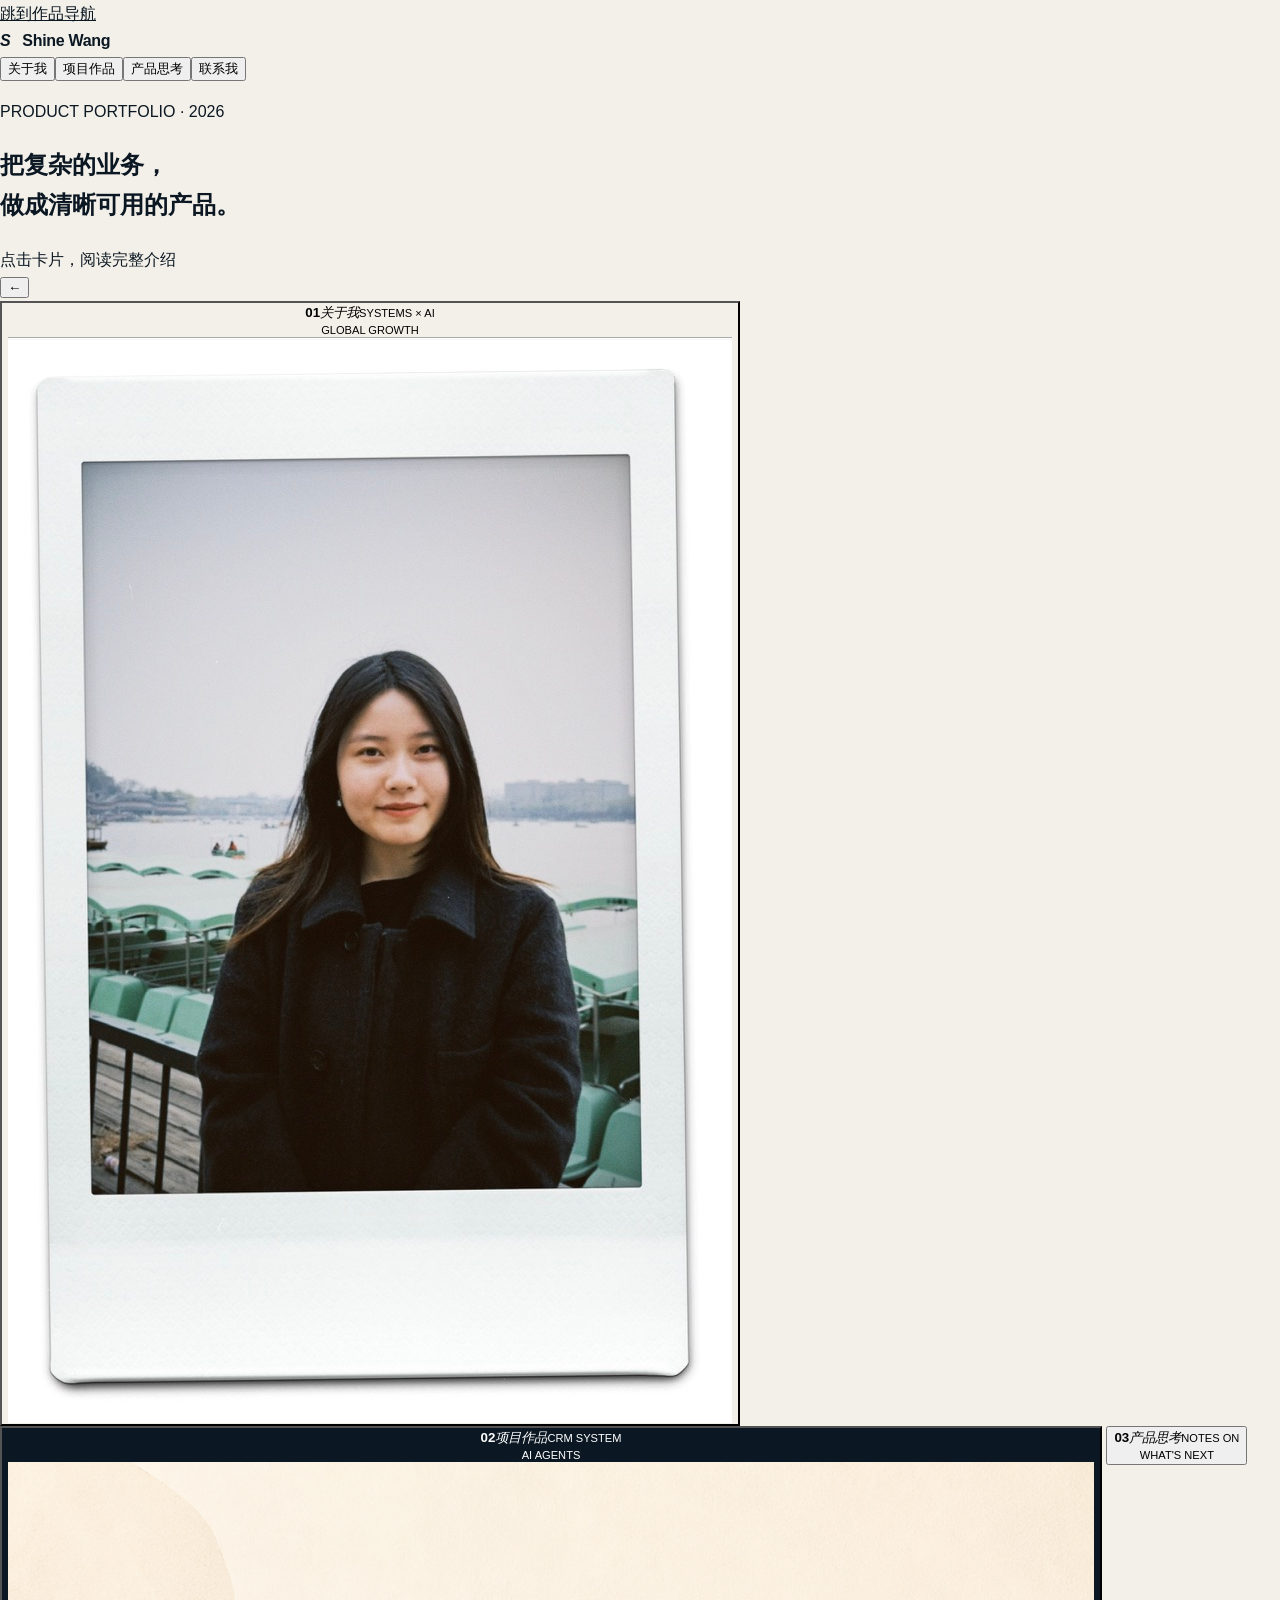
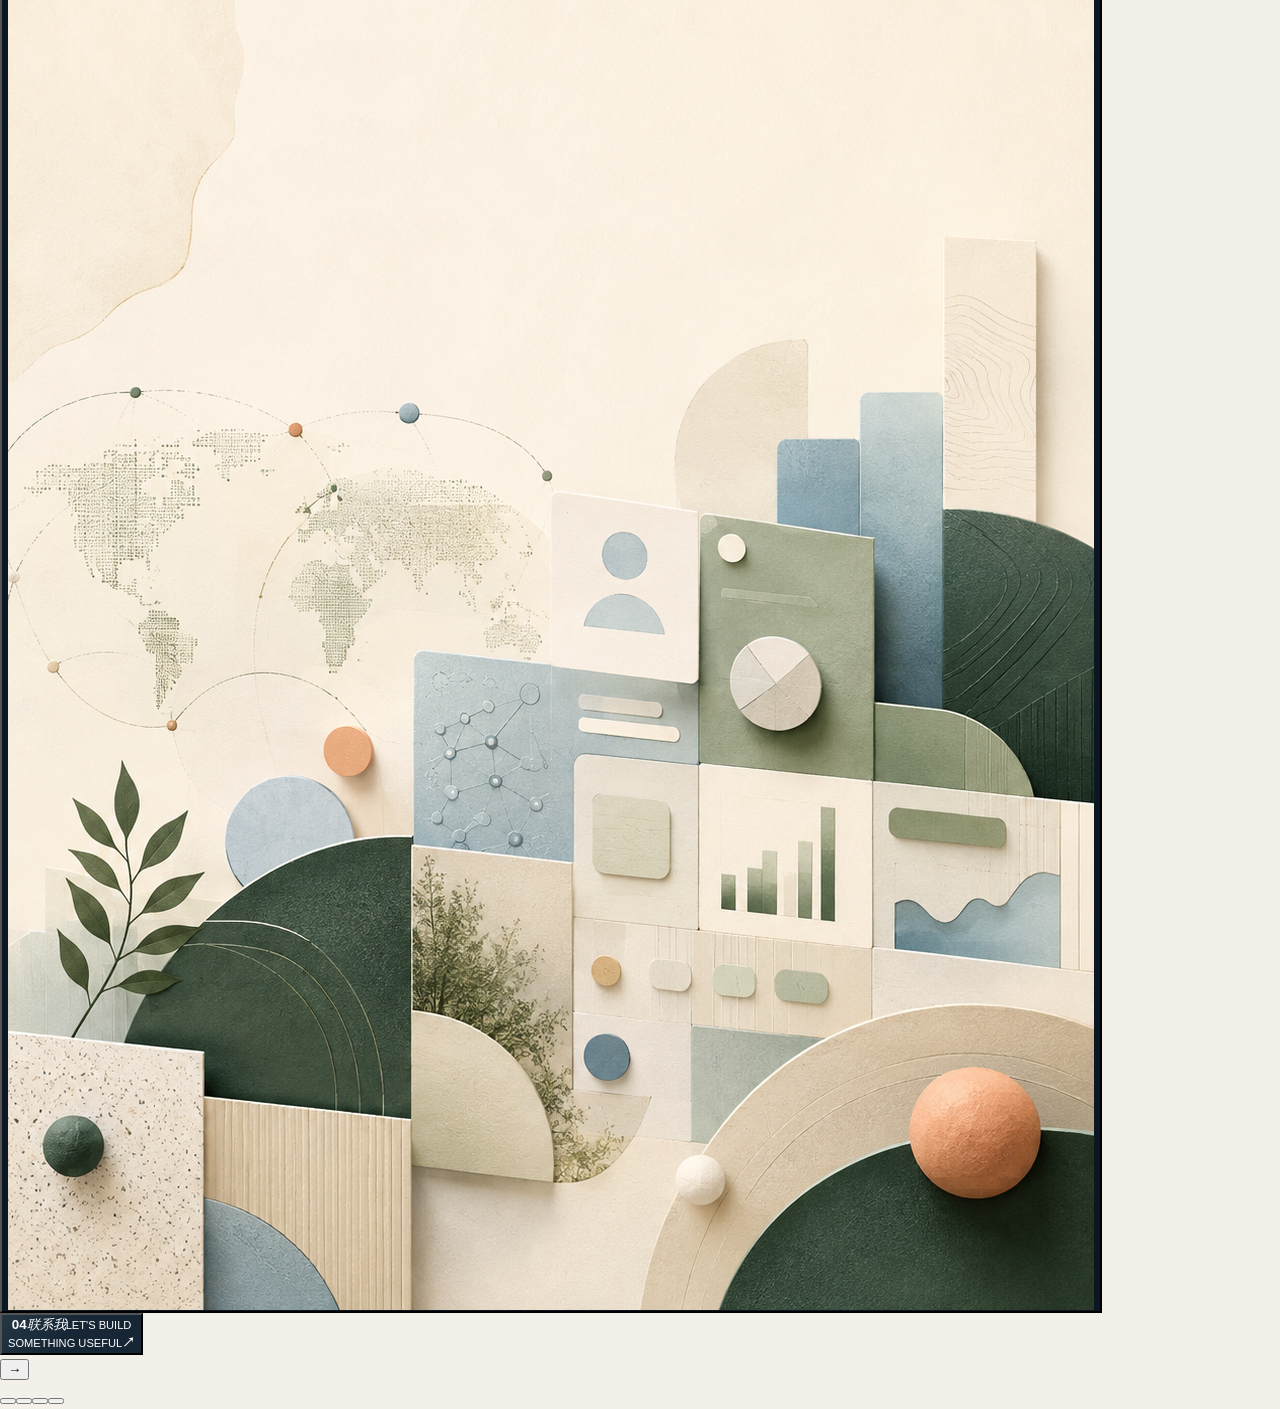
==== commit 89699e2b: "Publish bright card portfolio homepage" ====
--- a/index.html
+++ b/index.html
@@ -1,297 +1,16 @@
-<!doctype html>
-<html lang="zh-CN">
-<head>
-  <meta charset="UTF-8">
-  <meta name="viewport" content="width=device-width, initial-scale=1.0">
-  <meta name="description" content="王海杏（Shine Wang）的个人主页：国际销售系统产品经理，专注 AI Native 产品、CRM、销售激励与海外业务数字化。">
-  <meta name="theme-color" content="#0b1722">
-  <meta property="og:title" content="王海杏 Shine Wang｜Product Manager">
-  <meta property="og:description" content="国际销售系统、AI Native 产品与海外业务数字化。">
-  <meta property="og:type" content="website">
-  <meta property="og:url" content="https://mumu-w-01.github.io/shine-wang-portfolio/">
-  <meta property="og:image" content="https://mumu-w-01.github.io/shine-wang-portfolio/assets/shine-wang-portrait.jpg">
-  <title>王海杏 Shine Wang｜Product Manager</title>
-  <link rel="stylesheet" href="./styles.css">
-  <script type="application/ld+json">
-    {
-      "@context": "https://schema.org",
-      "@type": "Person",
-      "name": "王海杏",
-      "alternateName": "Shine Wang",
-      "jobTitle": "Product Manager",
-      "email": "mailto:ingridwang2021@163.com",
-      "url": "https://mumu-w-01.github.io/shine-wang-portfolio/",
-      "sameAs": [
-        "https://github.com/mumu-w-01",
-        "https://www.linkedin.com/in/haixing-wang-35b686237"
-      ],
-      "alumniOf": [
-        {"@type": "CollegeOrUniversity", "name": "南京大学"},
-        {"@type": "CollegeOrUniversity", "name": "东华大学"}
-      ]
-    }
-  </script>
-</head>
-<body>
-  <a class="skip-link" href="#main">跳到主要内容</a>
-
-  <header class="site-header" data-header>
-    <nav class="nav shell" aria-label="主导航">
-      <a class="brand" href="#top" aria-label="返回首页">
-        <span class="brand-mark">S</span>
-        <span>Shine Wang</span>
-      </a>
-      <button class="menu-button" type="button" aria-expanded="false" aria-controls="nav-links" data-menu-button>
-        <span class="menu-label">菜单</span>
-        <span class="menu-lines" aria-hidden="true"><i></i><i></i></span>
-      </button>
-      <div class="nav-links" id="nav-links" data-nav-links>
-        <a href="#about">关于我</a>
-        <a href="#work">代表项目</a>
-        <a href="./ai-memory-hardware-case.html">产品思考</a>
-        <a href="#experience">经历</a>
-        <a class="nav-contact" href="#contact">联系我</a>
-      </div>
-    </nav>
-  </header>
-
-  <main id="main">
-    <section class="hero" id="top">
-      <div class="hero-grid shell">
-        <div class="hero-copy" data-reveal>
-          <p class="eyebrow"><span></span> Product Manager · AI Native Builder</p>
-          <h1>把复杂业务，<br>做成<span>清晰可用</span>的产品。</h1>
-          <p class="hero-intro">
-            我是王海杏（Shine），一名国际销售系统产品经理。专注于 AI Native 产品、
-            CRM 与销售激励系统，用产品与数据帮助海外业务更高效地运转。
-          </p>
-          <div class="hero-actions">
-            <a class="button button-primary" href="#work">查看代表项目 <span aria-hidden="true">↘</span></a>
-            <a class="button button-ghost" href="mailto:ingridwang2021@163.com">邮件联系</a>
-          </div>
-          <div class="hero-focus" aria-label="职业关注方向">
-            <span>上海</span>
-            <span>国际化团队</span>
-            <span>AI / Enterprise Software</span>
-          </div>
-        </div>
-
-        <div class="portrait-wrap" data-reveal>
-          <div class="portrait-card">
-            <img src="./assets/shine-wang-portrait.jpg" width="724" height="1086" alt="王海杏在湖边的拍立得肖像" fetchpriority="high">
-          </div>
-          <div class="portrait-note" aria-hidden="true">
-            <span>BASED IN</span>
-            <strong>Beijing · Shanghai</strong>
-          </div>
-        </div>
-      </div>
-
-      <div class="impact-strip shell" data-reveal>
-        <div>
-          <strong>99.8%</strong>
-          <span>复杂价格图片识别准确率</span>
-        </div>
-        <div>
-          <strong>21,282</strong>
-          <span>竞品价格结构化数据</span>
-        </div>
-        <div>
-          <strong>200</strong>
-          <span>独立产品种子用户</span>
-        </div>
-      </div>
-    </section>
-
-    <section class="section about" id="about">
-      <div class="shell about-grid">
-        <div class="section-heading" data-reveal>
-          <p class="section-kicker">01 / ABOUT</p>
-          <h2>懂业务，也能把 AI<br>真正落到产品里。</h2>
-        </div>
-        <div class="about-copy" data-reveal>
-          <p class="lead">
-            我的工作横跨产品策略、业务流程、数据和跨国协作。相比只做功能交付，
-            我更关心产品是否真正改变流程、产生使用，并带来可衡量的业务结果。
-          </p>
-          <p>
-            曾在小米负责国际销售 CRM 返利能力建设，覆盖印度、孟加拉等海外新兴市场；
-            同时持续使用 Claude Code、Cursor、Codex 等工具完成产品文档、原型及轻量开发，
-            探索 AI Native 的产品交付方式。
-          </p>
-          <div class="capability-list">
-            <span>AI 产品从 0 到 1</span>
-            <span>国际 CRM / 销售系统</span>
-            <span>复杂业务流程设计</span>
-            <span>跨国项目协作</span>
-            <span>数据驱动运营</span>
-            <span>英文商务沟通</span>
-          </div>
-        </div>
-      </div>
-    </section>
-
-    <section class="section work" id="work">
-      <div class="shell">
-        <div class="work-heading" data-reveal>
-          <div>
-            <p class="section-kicker light">02 / SELECTED WORK</p>
-            <h2>代表项目</h2>
-          </div>
-          <p>从企业内部系统到面向真实用户的独立产品，持续把问题转化为可验证的结果。</p>
-        </div>
-
-        <div class="project-list">
-          <article class="project project-featured" data-reveal>
-            <div class="project-index">01</div>
-            <div class="project-main">
-              <div class="project-tags"><span>AI PRODUCT</span><span>0 → 1</span><span>INDIA</span></div>
-              <h3>AI 竞品价格问答助手</h3>
-              <p>
-                将印度市场分散在线下图片与电商平台的竞品价格统一结构化入库，
-                通过多模态识别、数据抓取和自然语言问答，替代长期依赖人工的价格收集流程。
-              </p>
-              <ul>
-                <li>6 轮模型调优，图片识别准确率由 27.4% 提升至 99.8%</li>
-                <li>积累 21,282 条价格数据，覆盖 Flipkart、Amazon 与线下渠道</li>
-                <li>上线首月产生 226 次 AI 问答与 81 次数据下载</li>
-              </ul>
-            </div>
-            <div class="project-metric">
-              <strong>220h</strong>
-              <span>原流程月度<br>人工投入</span>
-            </div>
-          </article>
-
-          <article class="project" data-reveal>
-            <div class="project-index">02</div>
-            <div class="project-main">
-              <div class="project-tags"><span>CRM</span><span>SALES INCENTIVE</span></div>
-              <h3>国际 CRM 返利能力建设</h3>
-              <p>
-                负责国际 CRM 返利评审与授权店返利模块，从多国线下流程调研到产品方案落地，
-                推动预算、政策、评审与下发流程线上化和标准化。
-              </p>
-              <ul>
-                <li>调研 7 个不同渠道结构国家，完成 16 轮跨职能沟通</li>
-                <li>拆解 20+ 功能点，建立返利政策端到端产品链路</li>
-                <li>覆盖 12 类授权店场景，支撑印尼首店返利能力落地</li>
-              </ul>
-            </div>
-            <div class="project-metric">
-              <strong>7</strong>
-              <span>海外市场<br>流程研究</span>
-            </div>
-          </article>
-
-          <article class="project project-tutu" data-reveal>
-            <div class="project-index">03</div>
-            <div class="project-main">
-              <div class="project-tags"><span>INDEPENDENT PRODUCT</span><span>CHROME EXTENSION</span></div>
-              <h3>兔兔投递</h3>
-              <p>
-                面向 BOSS 直聘求职场景独立设计并上线 AI 辅助工具，帮助用户完成岗位分析、
-                匹配判断与个性化沟通，验证从产品构想到用户冷启动的完整闭环。
-              </p>
-              <ul>
-                <li>抖音发布内容累计获得 6 万次播放、1,000 次点赞</li>
-                <li>沉淀 200 名种子用户，持续收集真实使用反馈</li>
-              </ul>
-              <a class="text-link" href="https://github.com/mumu-w-01/boss-tutu-delivery" target="_blank" rel="noreferrer">
-                查看 GitHub 项目 <span aria-hidden="true">↗</span>
-              </a>
-            </div>
-            <div class="project-metric">
-              <strong>60K</strong>
-              <span>冷启动内容<br>播放量</span>
-            </div>
-          </article>
-
-          <article class="project project-note" data-reveal>
-            <div class="project-index">04</div>
-            <div class="project-main">
-              <div class="project-tags"><span>PRODUCT THINKING</span><span>AI HARDWARE</span><span>CASE NOTE</span></div>
-              <h3>AI 记忆硬件产品思考</h3>
-              <p>
-                以公开产品信息为基础，拆解“无感采集—上下文理解—行动”的体验闭环，
-                并提出一项面向高频线下沟通用户的最小验证方案。
-              </p>
-              <ul>
-                <li>从真实用户摩擦、软硬件取舍到隐私边界，定义产品问题</li>
-                <li>用已有 AI 产品、复杂系统和独立产品经历证明可迁移能力</li>
-              </ul>
-              <a class="text-link" href="./ai-memory-hardware-case.html">
-                阅读产品分析 <span aria-hidden="true">↗</span>
-              </a>
-            </div>
-            <div class="project-metric">
-              <strong>30D</strong>
-              <span>从洞察到<br>验证的路径</span>
-            </div>
-          </article>
-        </div>
-      </div>
-    </section>
-
-    <section class="section experience" id="experience">
-      <div class="shell experience-grid">
-        <div class="section-heading" data-reveal>
-          <p class="section-kicker">03 / EXPERIENCE</p>
-          <h2>工作与教育经历</h2>
-        </div>
-        <div class="timeline" data-reveal>
-          <article class="timeline-item">
-            <div class="timeline-date">2024.07 — 2026.06</div>
-            <div>
-              <p class="timeline-place">小米集团 · 北京</p>
-              <h3>产品经理｜信息技术部－销售产品部</h3>
-              <p>国际销售系统、CRM 返利能力、AI 产品创新与跨国业务协作。</p>
-            </div>
-          </article>
-          <article class="timeline-item">
-            <div class="timeline-date">2021 — 2024</div>
-            <div>
-              <p class="timeline-place">南京大学</p>
-              <h3>图书情报硕士</h3>
-              <p>两次一等学业奖学金，发表 CSSCI 期刊论文 1 篇。</p>
-            </div>
-          </article>
-          <article class="timeline-item">
-            <div class="timeline-date">2017 — 2021</div>
-            <div>
-              <p class="timeline-place">东华大学 · 上海</p>
-              <h3>信息管理与信息系统本科</h3>
-              <p>专业前 5%，校优秀学生、校优秀毕业生。</p>
-            </div>
-          </article>
-        </div>
-      </div>
-    </section>
-
-    <section class="section contact" id="contact">
-      <div class="shell contact-inner" data-reveal>
-        <p class="section-kicker light">04 / CONTACT</p>
-        <h2>期待与重视长期价值的<br>团队一起工作。</h2>
-        <p>
-          关注 AI、企业软件、出海业务与商业增长方向的产品机会。<br>
-          如果你对我的经历或项目感兴趣，欢迎联系。
-        </p>
-        <div class="contact-actions">
-          <a class="button button-light" href="mailto:ingridwang2021@163.com">ingridwang2021@163.com <span aria-hidden="true">↗</span></a>
-          <a class="button button-outline-light" href="https://www.linkedin.com/in/haixing-wang-35b686237" target="_blank" rel="noreferrer">LinkedIn</a>
-          <a class="button button-outline-light" href="https://github.com/mumu-w-01" target="_blank" rel="noreferrer">GitHub</a>
-        </div>
-      </div>
-    </section>
-  </main>
-
-  <footer class="footer">
-    <div class="shell">
-      <p>© <span data-year>2026</span> Shine Wang</p>
-      <p>Product · AI · International Business</p>
-    </div>
-  </footer>
-
-  <script src="./script.js" defer></script>
-</body>
-</html>
+<!doctype html><html lang="zh-CN"><head><meta charset="utf-8"><meta name="viewport" content="width=device-width,initial-scale=1"><meta name="description" content="王海杏 Shine Wang 的个人作品集：CRM 系统、AI 竞品价格营销 Agent 与 AI 求职 Agent。"><title>王海杏 Shine Wang｜Product Portfolio</title><link rel="stylesheet" href="./styles.css"></head><body>
+<a class="skip" href="#gallery">跳到作品导航</a><header><a class="brand" href="#gallery"><i>S</i>Shine Wang</a><nav aria-label="主导航"><button class="active" data-select="about">关于我</button><button data-select="work">项目作品</button><button data-select="thinking">产品思考</button><button data-select="contact">联系我</button></nav></header>
+<main><section id="gallery" class="gallery"><div class="intro"><p>PRODUCT PORTFOLIO · 2026</p><h1>把复杂的业务，<br>做成<strong>清晰可用</strong>的产品。</h1><span>点击卡片，阅读完整介绍</span></div><div class="carousel"><button class="arrow left" data-prev aria-label="上一张">←</button><div class="cards" aria-live="polite">
+<button class="cover about active" data-card="about"><b>01</b><em>关于我</em><small>SYSTEMS × AI<br>GLOBAL GROWTH</small><img src="./assets/shine-wang-portrait.jpg" alt="王海杏的肖像"></button>
+<button class="cover work" data-card="work"><b>02</b><em>项目作品</em><small>CRM SYSTEM<br>AI AGENTS</small><img src="./assets/project-systems-collage-v1.png" alt="抽象的产品系统拼贴图"></button>
+<button class="cover thinking" data-card="thinking"><b>03</b><em>产品思考</em><small>NOTES ON<br>WHAT'S NEXT</small><i class="orb one"></i><i class="orb two"></i></button>
+<button class="cover contact" data-card="contact"><b>04</b><em>联系我</em><small>LET'S BUILD<br>SOMETHING USEFUL</small><strong>↗</strong></button>
+</div><button class="arrow right" data-next aria-label="下一张">→</button></div><div class="dots"><button class="active" data-dot="about" aria-label="关于我"></button><button data-dot="work" aria-label="项目作品"></button><button data-dot="thinking" aria-label="产品思考"></button><button data-dot="contact" aria-label="联系我"></button></div></section></main>
+<dialog data-detail="about"><div class="head"><button data-close>← 返回卡片</button><nav><button data-select="about">关于我</button><button data-select="work">项目作品</button><button data-select="thinking">产品思考</button><button data-select="contact">联系我</button></nav></div><article class="detail"><p class="eyebrow">01 / ABOUT ME</p><h2>在复杂系统里，<br>找到真正值得解决的问题。</h2><div class="columns"><p class="lead">我是 Shine Wang，一名关注企业软件、AI 产品与国际化业务的产品经理。</p><div><p>我擅长把多角色、多流程、多国家协作中的模糊问题，转译为可落地的产品流程与可衡量的结果。</p><ul class="tags"><li>CRM 系统</li><li>AI 产品</li><li>国际化业务</li><li>复杂流程设计</li><li>数据驱动运营</li><li>英文商务沟通</li></ul></div></div><div class="timeline"><div><b>2024.07 — 2026.06</b><span><small>小米集团 · 北京</small><h3>产品经理｜销售产品部</h3><p>负责国际 CRM 系统、海外业务流程数字化与 AI 产品创新。</p></span></div><div><b>2021 — 2024</b><span><small>南京大学</small><h3>图书情报硕士</h3><p>两次一等学业奖学金，发表 CSSCI 期刊论文。</p></span></div></div></article></dialog>
+<dialog data-detail="work"><div class="head"><button data-close>← 返回卡片</button><nav><button data-select="about">关于我</button><button data-select="work">项目作品</button><button data-select="thinking">产品思考</button><button data-select="contact">联系我</button></nav></div><article class="detail"><p class="eyebrow">02 / SELECTED WORK</p><h2>把真实业务问题，<br>变成能被验证的产品。</h2><div class="works">
+<section><b>01</b><div><small>ENTERPRISE SOFTWARE</small><h3>国际 CRM 系统</h3><p>面向海外市场建设销售相关 CRM 能力，推进多国业务规则、预算、审批与执行流程的数字化和标准化。</p><ul><li>调研 7 个海外市场的渠道与业务流程</li><li>完成 16 轮跨职能沟通，拆解 20+ 功能点</li><li>覆盖 12 类授权店场景，支持新市场落地</li></ul></div><strong>7<em>海外市场</em></strong></section>
+<section><b>02</b><div><small>AI PRODUCT · INDIA</small><h3>AI 竞品价格营销 Agent</h3><p>将线下图片与电商平台的竞品价格转为结构化数据，并支持自然语言问答，帮助营销团队快速获取价格洞察。</p><ul><li>图片识别准确率从 27.4% 提升至 99.8%</li><li>沉淀 21,282 条价格数据</li><li>上线首月产生 226 次 AI 问答</li></ul></div><strong>99.8%<em>识别准确率</em></strong></section>
+<section><b>03</b><div><small>INDEPENDENT PRODUCT</small><h3>AI 求职 Agent</h3><p>围绕“看岗位—理解 JD—匹配简历—生成沟通内容—沉淀投递记录”，独立设计并上线 AI 辅助求职工具。</p><ul><li>完成从需求定义、产品设计到 Chrome 扩展上线</li><li>冷启动内容获得 6 万播放、1,000 点赞</li><li>获得 200 名种子用户并持续收集反馈</li></ul></div><strong>60K<em>内容播放</em></strong></section></div></article></dialog>
+<dialog data-detail="thinking"><div class="head"><button data-close>← 返回卡片</button><nav><button data-select="about">关于我</button><button data-select="work">项目作品</button><button data-select="thinking">产品思考</button><button data-select="contact">联系我</button></nav></div><article class="detail placeholder"><p class="eyebrow">03 / PRODUCT THINKING</p><h2>产品思考，<br>正在整理中。</h2><p>这里将陆续记录我对 AI、企业软件与真实工作流的独立观察。</p></article></dialog>
+<dialog data-detail="contact"><div class="head"><button data-close>← 返回卡片</button><nav><button data-select="about">关于我</button><button data-select="work">项目作品</button><button data-select="thinking">产品思考</button><button data-select="contact">联系我</button></nav></div><article class="detail contact-detail"><p class="eyebrow">04 / CONTACT</p><h2>期待和重视长期价值的<br>团队一起工作。</h2><p>关注 AI、企业软件、国际化业务与商业增长方向的机会。</p><div class="links"><a href="mailto:ingridwang2021@163.com"><small>EMAIL</small><span>ingridwang2021@163.com</span><b>↗</b></a><a href="https://www.linkedin.com/in/haixing-wang-35b686237" target="_blank" rel="noreferrer"><small>LINKEDIN</small><span>Shine Wang</span><b>↗</b></a></div></article></dialog>
+<script src="./script.js" defer></script></body></html>
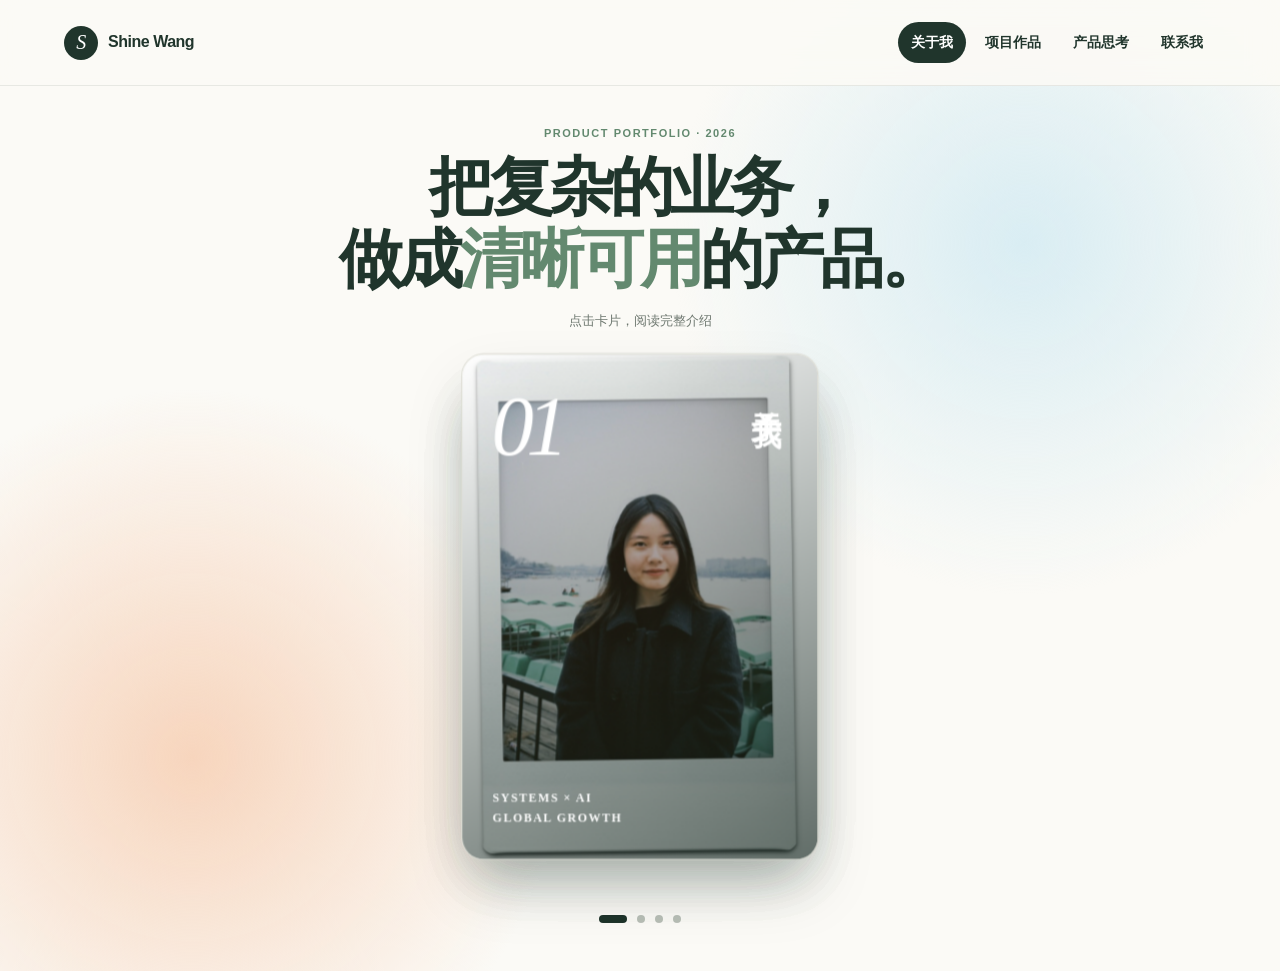
==== commit 0a0fd4fb: "Simplify portfolio card navigation" ====
--- a/index.html
+++ b/index.html
@@ -1,16 +1,16 @@
 <!doctype html><html lang="zh-CN"><head><meta charset="utf-8"><meta name="viewport" content="width=device-width,initial-scale=1"><meta name="description" content="王海杏 Shine Wang 的个人作品集：CRM 系统、AI 竞品价格营销 Agent 与 AI 求职 Agent。"><title>王海杏 Shine Wang｜Product Portfolio</title><link rel="stylesheet" href="./styles.css"></head><body>
 <a class="skip" href="#gallery">跳到作品导航</a><header><a class="brand" href="#gallery"><i>S</i>Shine Wang</a><nav aria-label="主导航"><button class="active" data-select="about">关于我</button><button data-select="work">项目作品</button><button data-select="thinking">产品思考</button><button data-select="contact">联系我</button></nav></header>
-<main><section id="gallery" class="gallery"><div class="intro"><p>PRODUCT PORTFOLIO · 2026</p><h1>把复杂的业务，<br>做成<strong>清晰可用</strong>的产品。</h1><span>点击卡片，阅读完整介绍</span></div><div class="carousel"><button class="arrow left" data-prev aria-label="上一张">←</button><div class="cards" aria-live="polite">
+<main><section id="gallery" class="gallery"><div class="intro"><p>PRODUCT PORTFOLIO · 2026</p><h1>把复杂的业务，<br>做成<strong>清晰可用</strong>的产品。</h1><span>点击卡片，阅读完整介绍</span></div><div class="carousel"><div class="cards" aria-live="polite">
 <button class="cover about active" data-card="about"><b>01</b><em>关于我</em><small>SYSTEMS × AI<br>GLOBAL GROWTH</small><img src="./assets/shine-wang-portrait.jpg" alt="王海杏的肖像"></button>
 <button class="cover work" data-card="work"><b>02</b><em>项目作品</em><small>CRM SYSTEM<br>AI AGENTS</small><img src="./assets/project-systems-collage-v1.png" alt="抽象的产品系统拼贴图"></button>
 <button class="cover thinking" data-card="thinking"><b>03</b><em>产品思考</em><small>NOTES ON<br>WHAT'S NEXT</small><i class="orb one"></i><i class="orb two"></i></button>
-<button class="cover contact" data-card="contact"><b>04</b><em>联系我</em><small>LET'S BUILD<br>SOMETHING USEFUL</small><strong>↗</strong></button>
-</div><button class="arrow right" data-next aria-label="下一张">→</button></div><div class="dots"><button class="active" data-dot="about" aria-label="关于我"></button><button data-dot="work" aria-label="项目作品"></button><button data-dot="thinking" aria-label="产品思考"></button><button data-dot="contact" aria-label="联系我"></button></div></section></main>
-<dialog data-detail="about"><div class="head"><button data-close>← 返回卡片</button><nav><button data-select="about">关于我</button><button data-select="work">项目作品</button><button data-select="thinking">产品思考</button><button data-select="contact">联系我</button></nav></div><article class="detail"><p class="eyebrow">01 / ABOUT ME</p><h2>在复杂系统里，<br>找到真正值得解决的问题。</h2><div class="columns"><p class="lead">我是 Shine Wang，一名关注企业软件、AI 产品与国际化业务的产品经理。</p><div><p>我擅长把多角色、多流程、多国家协作中的模糊问题，转译为可落地的产品流程与可衡量的结果。</p><ul class="tags"><li>CRM 系统</li><li>AI 产品</li><li>国际化业务</li><li>复杂流程设计</li><li>数据驱动运营</li><li>英文商务沟通</li></ul></div></div><div class="timeline"><div><b>2024.07 — 2026.06</b><span><small>小米集团 · 北京</small><h3>产品经理｜销售产品部</h3><p>负责国际 CRM 系统、海外业务流程数字化与 AI 产品创新。</p></span></div><div><b>2021 — 2024</b><span><small>南京大学</small><h3>图书情报硕士</h3><p>两次一等学业奖学金，发表 CSSCI 期刊论文。</p></span></div></div></article></dialog>
-<dialog data-detail="work"><div class="head"><button data-close>← 返回卡片</button><nav><button data-select="about">关于我</button><button data-select="work">项目作品</button><button data-select="thinking">产品思考</button><button data-select="contact">联系我</button></nav></div><article class="detail"><p class="eyebrow">02 / SELECTED WORK</p><h2>把真实业务问题，<br>变成能被验证的产品。</h2><div class="works">
+<button class="cover contact" data-card="contact"><b>04</b><em>联系我</em><small>LET'S BUILD<br>SOMETHING USEFUL</small><strong>》</strong></button>
+</div></div><div class="dots"><button class="active" data-dot="about" aria-label="关于我"></button><button data-dot="work" aria-label="项目作品"></button><button data-dot="thinking" aria-label="产品思考"></button><button data-dot="contact" aria-label="联系我"></button></div></section></main>
+<dialog data-detail="about"><div class="head"><button class="back" data-close>返回作品集</button><nav><button data-select="about">关于我</button><button data-select="work">项目作品</button><button data-select="thinking">产品思考</button><button data-select="contact">联系我</button></nav></div><article class="detail"><p class="eyebrow">01 / ABOUT ME</p><h2>在复杂系统里，<br>找到真正值得解决的问题。</h2><div class="columns"><p class="lead">我是 Shine Wang，一名关注企业软件、AI 产品与国际化业务的产品经理。</p><div><p>我擅长把多角色、多流程、多国家协作中的模糊问题，转译为可落地的产品流程与可衡量的结果。</p><ul class="tags"><li>CRM 系统</li><li>AI 产品</li><li>国际化业务</li><li>复杂流程设计</li><li>数据驱动运营</li><li>英文商务沟通</li></ul></div></div><div class="timeline"><div><b>2024.07 — 2026.06</b><span><small>小米集团 · 北京</small><h3>产品经理｜销售产品部</h3><p>负责国际 CRM 系统、海外业务流程数字化与 AI 产品创新。</p></span></div><div><b>2021 — 2024</b><span><small>南京大学</small><h3>图书情报硕士</h3><p>两次一等学业奖学金，发表 CSSCI 期刊论文。</p></span></div></div></article></dialog>
+<dialog data-detail="work"><div class="head"><button class="back" data-close>返回作品集</button><nav><button data-select="about">关于我</button><button data-select="work">项目作品</button><button data-select="thinking">产品思考</button><button data-select="contact">联系我</button></nav></div><article class="detail"><p class="eyebrow">02 / SELECTED WORK</p><h2>把真实业务问题，<br>变成能被验证的产品。</h2><div class="works">
 <section><b>01</b><div><small>ENTERPRISE SOFTWARE</small><h3>国际 CRM 系统</h3><p>面向海外市场建设销售相关 CRM 能力，推进多国业务规则、预算、审批与执行流程的数字化和标准化。</p><ul><li>调研 7 个海外市场的渠道与业务流程</li><li>完成 16 轮跨职能沟通，拆解 20+ 功能点</li><li>覆盖 12 类授权店场景，支持新市场落地</li></ul></div><strong>7<em>海外市场</em></strong></section>
 <section><b>02</b><div><small>AI PRODUCT · INDIA</small><h3>AI 竞品价格营销 Agent</h3><p>将线下图片与电商平台的竞品价格转为结构化数据，并支持自然语言问答，帮助营销团队快速获取价格洞察。</p><ul><li>图片识别准确率从 27.4% 提升至 99.8%</li><li>沉淀 21,282 条价格数据</li><li>上线首月产生 226 次 AI 问答</li></ul></div><strong>99.8%<em>识别准确率</em></strong></section>
 <section><b>03</b><div><small>INDEPENDENT PRODUCT</small><h3>AI 求职 Agent</h3><p>围绕“看岗位—理解 JD—匹配简历—生成沟通内容—沉淀投递记录”，独立设计并上线 AI 辅助求职工具。</p><ul><li>完成从需求定义、产品设计到 Chrome 扩展上线</li><li>冷启动内容获得 6 万播放、1,000 点赞</li><li>获得 200 名种子用户并持续收集反馈</li></ul></div><strong>60K<em>内容播放</em></strong></section></div></article></dialog>
-<dialog data-detail="thinking"><div class="head"><button data-close>← 返回卡片</button><nav><button data-select="about">关于我</button><button data-select="work">项目作品</button><button data-select="thinking">产品思考</button><button data-select="contact">联系我</button></nav></div><article class="detail placeholder"><p class="eyebrow">03 / PRODUCT THINKING</p><h2>产品思考，<br>正在整理中。</h2><p>这里将陆续记录我对 AI、企业软件与真实工作流的独立观察。</p></article></dialog>
-<dialog data-detail="contact"><div class="head"><button data-close>← 返回卡片</button><nav><button data-select="about">关于我</button><button data-select="work">项目作品</button><button data-select="thinking">产品思考</button><button data-select="contact">联系我</button></nav></div><article class="detail contact-detail"><p class="eyebrow">04 / CONTACT</p><h2>期待和重视长期价值的<br>团队一起工作。</h2><p>关注 AI、企业软件、国际化业务与商业增长方向的机会。</p><div class="links"><a href="mailto:ingridwang2021@163.com"><small>EMAIL</small><span>ingridwang2021@163.com</span><b>↗</b></a><a href="https://www.linkedin.com/in/haixing-wang-35b686237" target="_blank" rel="noreferrer"><small>LINKEDIN</small><span>Shine Wang</span><b>↗</b></a></div></article></dialog>
+<dialog data-detail="thinking"><div class="head"><button class="back" data-close>返回作品集</button><nav><button data-select="about">关于我</button><button data-select="work">项目作品</button><button data-select="thinking">产品思考</button><button data-select="contact">联系我</button></nav></div><article class="detail placeholder"><p class="eyebrow">03 / PRODUCT THINKING</p><h2>产品思考，<br>正在整理中。</h2><p>这里将陆续记录我对 AI、企业软件与真实工作流的独立观察。</p></article></dialog>
+<dialog data-detail="contact"><div class="head"><button class="back" data-close>返回作品集</button><nav><button data-select="about">关于我</button><button data-select="work">项目作品</button><button data-select="thinking">产品思考</button><button data-select="contact">联系我</button></nav></div><article class="detail contact-detail"><p class="eyebrow">04 / CONTACT</p><h2>期待和重视长期价值的<br>团队一起工作。</h2><p>关注 AI、企业软件、国际化业务与商业增长方向的机会。</p><div class="links"><a href="mailto:ingridwang2021@163.com"><small>EMAIL</small><span>ingridwang2021@163.com</span><b>》</b></a><a href="https://www.linkedin.com/in/haixing-wang-35b686237" target="_blank" rel="noreferrer"><small>LINKEDIN</small><span>Shine Wang</span><b>》</b></a></div></article></dialog>
 <script src="./script.js" defer></script></body></html>
--- a/styles.css
+++ b/styles.css
@@ -1,1005 +1 @@
-:root {
-  --ink: #0b1722;
-  --ink-soft: #162635;
-  --paper: #f3f0e9;
-  --paper-bright: #fbfaf7;
-  --sage: #8fb5ad;
-  --sage-dark: #547d75;
-  --line: rgba(11, 23, 34, 0.16);
-  --muted: #5e6870;
-  --white: #ffffff;
-  --shell: 1180px;
-  --radius: 24px;
-  --shadow: 0 24px 70px rgba(11, 23, 34, 0.12);
-}
-
-* {
-  box-sizing: border-box;
-}
-
-html {
-  scroll-behavior: smooth;
-  scroll-padding-top: 92px;
-}
-
-body {
-  margin: 0;
-  color: var(--ink);
-  background: var(--paper);
-  font-family: Inter, "SF Pro Text", "PingFang SC", "Microsoft YaHei", sans-serif;
-  line-height: 1.7;
-  -webkit-font-smoothing: antialiased;
-}
-
-body.menu-open {
-  overflow: hidden;
-}
-
-img {
-  display: block;
-  max-width: 100%;
-}
-
-a {
-  color: inherit;
-}
-
-button,
-a {
-  -webkit-tap-highlight-color: transparent;
-}
-
-button:focus-visible,
-a:focus-visible {
-  outline: 3px solid var(--sage);
-  outline-offset: 4px;
-}
-
-.skip-link {
-  position: fixed;
-  top: 10px;
-  left: 10px;
-  z-index: 2000;
-  padding: 10px 16px;
-  color: var(--white);
-  background: var(--ink);
-  border-radius: 8px;
-  transform: translateY(-160%);
-  transition: transform 0.2s ease;
-}
-
-.skip-link:focus {
-  transform: translateY(0);
-}
-
-.shell {
-  width: min(calc(100% - 40px), var(--shell));
-  margin-inline: auto;
-}
-
-.site-header {
-  position: fixed;
-  inset: 0 0 auto;
-  z-index: 1000;
-  transition: background 0.25s ease, box-shadow 0.25s ease;
-}
-
-.site-header.scrolled {
-  background: rgba(243, 240, 233, 0.9);
-  box-shadow: 0 1px 0 var(--line);
-  backdrop-filter: blur(18px);
-  -webkit-backdrop-filter: blur(18px);
-}
-
-.nav {
-  height: 82px;
-  display: flex;
-  align-items: center;
-  justify-content: space-between;
-}
-
-.brand {
-  display: inline-flex;
-  align-items: center;
-  gap: 12px;
-  color: var(--ink);
-  font-weight: 750;
-  letter-spacing: -0.02em;
-  text-decoration: none;
-}
-
-.brand-mark {
-  width: 34px;
-  height: 34px;
-  display: grid;
-  place-items: center;
-  color: var(--paper-bright);
-  background: var(--ink);
-  border-radius: 50%;
-  font-family: Georgia, "Times New Roman", serif;
-  font-size: 19px;
-  font-style: italic;
-}
-
-.nav-links {
-  display: flex;
-  align-items: center;
-  gap: 32px;
-}
-
-.nav-links a {
-  color: var(--ink);
-  font-size: 14px;
-  font-weight: 650;
-  text-decoration: none;
-}
-
-.nav-links a:not(.nav-contact) {
-  position: relative;
-}
-
-.nav-links a:not(.nav-contact)::after {
-  position: absolute;
-  right: 0;
-  bottom: -6px;
-  left: 0;
-  height: 1px;
-  content: "";
-  background: var(--ink);
-  transform: scaleX(0);
-  transform-origin: right;
-  transition: transform 0.2s ease;
-}
-
-.nav-links a:hover::after {
-  transform: scaleX(1);
-  transform-origin: left;
-}
-
-.nav-contact {
-  padding: 10px 18px;
-  color: var(--white) !important;
-  background: var(--ink);
-  border-radius: 999px;
-}
-
-.menu-button {
-  display: none;
-}
-
-.hero {
-  min-height: 100vh;
-  padding: 145px 0 72px;
-  overflow: hidden;
-  background:
-    radial-gradient(circle at 85% 22%, rgba(143, 181, 173, 0.22), transparent 26rem),
-    linear-gradient(180deg, var(--paper-bright), var(--paper));
-}
-
-.hero-grid {
-  display: grid;
-  grid-template-columns: minmax(0, 1.15fr) minmax(340px, 0.7fr);
-  gap: clamp(56px, 8vw, 110px);
-  align-items: center;
-}
-
-.eyebrow,
-.section-kicker {
-  margin: 0 0 22px;
-  color: var(--sage-dark);
-  font-size: 12px;
-  font-weight: 800;
-  letter-spacing: 0.14em;
-}
-
-.eyebrow {
-  display: flex;
-  align-items: center;
-  gap: 10px;
-}
-
-.eyebrow span {
-  width: 28px;
-  height: 1px;
-  background: currentColor;
-}
-
-.hero h1 {
-  max-width: 720px;
-  margin: 0;
-  font-family: "Songti SC", "STSong", Georgia, serif;
-  font-size: clamp(48px, 6.5vw, 84px);
-  font-weight: 600;
-  letter-spacing: -0.055em;
-  line-height: 1.08;
-}
-
-.hero h1 span {
-  color: var(--sage-dark);
-}
-
-.hero-intro {
-  max-width: 650px;
-  margin: 30px 0 0;
-  color: #34424d;
-  font-size: clamp(17px, 1.7vw, 20px);
-  line-height: 1.9;
-}
-
-.hero-actions,
-.contact-actions {
-  display: flex;
-  flex-wrap: wrap;
-  gap: 12px;
-}
-
-.hero-actions {
-  margin-top: 36px;
-}
-
-.button {
-  min-height: 48px;
-  display: inline-flex;
-  align-items: center;
-  justify-content: center;
-  gap: 18px;
-  padding: 12px 22px;
-  border: 1px solid transparent;
-  border-radius: 999px;
-  font-size: 14px;
-  font-weight: 750;
-  text-decoration: none;
-  transition: transform 0.2s ease, background 0.2s ease, color 0.2s ease;
-}
-
-.button:hover {
-  transform: translateY(-2px);
-}
-
-.button-primary {
-  color: var(--white);
-  background: var(--ink);
-}
-
-.button-primary:hover {
-  background: var(--sage-dark);
-}
-
-.button-ghost {
-  border-color: var(--line);
-  background: rgba(255, 255, 255, 0.4);
-}
-
-.hero-focus {
-  display: flex;
-  flex-wrap: wrap;
-  gap: 10px;
-  margin-top: 34px;
-}
-
-.hero-focus span {
-  padding: 7px 12px;
-  color: var(--muted);
-  border: 1px solid var(--line);
-  border-radius: 999px;
-  font-size: 12px;
-  font-weight: 650;
-}
-
-.portrait-wrap {
-  position: relative;
-  width: min(100%, 430px);
-  justify-self: end;
-}
-
-.portrait-card {
-  position: relative;
-  padding: 12px;
-  background: #e9ebe8;
-  border: 1px solid rgba(255, 255, 255, 0.9);
-  border-radius: 30px;
-  box-shadow: var(--shadow);
-  transform: rotate(1.2deg);
-}
-
-.portrait-card::before {
-  position: absolute;
-  top: -18px;
-  left: 50%;
-  width: 92px;
-  height: 35px;
-  content: "";
-  background: rgba(220, 216, 202, 0.78);
-  box-shadow: 0 3px 8px rgba(11, 23, 34, 0.08);
-  transform: translateX(-50%) rotate(-2deg);
-}
-
-.portrait-card img {
-  width: 100%;
-  aspect-ratio: 2 / 3;
-  object-fit: cover;
-  border-radius: 21px;
-}
-
-.portrait-note {
-  position: absolute;
-  right: -32px;
-  bottom: 48px;
-  min-width: 180px;
-  padding: 16px 20px;
-  color: var(--white);
-  background: var(--ink);
-  border-radius: 16px;
-  box-shadow: 0 14px 30px rgba(11, 23, 34, 0.22);
-  transform: rotate(-3deg);
-}
-
-.portrait-note span,
-.portrait-note strong {
-  display: block;
-}
-
-.portrait-note span {
-  margin-bottom: 3px;
-  color: var(--sage);
-  font-size: 10px;
-  font-weight: 800;
-  letter-spacing: 0.16em;
-}
-
-.portrait-note strong {
-  font-size: 13px;
-}
-
-.impact-strip {
-  display: grid;
-  grid-template-columns: repeat(3, 1fr);
-  margin-top: 76px;
-  border-top: 1px solid var(--line);
-}
-
-.impact-strip > div {
-  display: grid;
-  grid-template-columns: auto 1fr;
-  gap: 18px;
-  align-items: center;
-  padding: 27px 32px;
-  border-right: 1px solid var(--line);
-}
-
-.impact-strip > div:first-child {
-  padding-left: 0;
-}
-
-.impact-strip > div:last-child {
-  border-right: 0;
-}
-
-.impact-strip strong {
-  font-family: Georgia, "Times New Roman", serif;
-  font-size: 28px;
-}
-
-.impact-strip span {
-  max-width: 120px;
-  color: var(--muted);
-  font-size: 12px;
-  line-height: 1.5;
-}
-
-.section {
-  padding: clamp(86px, 10vw, 140px) 0;
-}
-
-.about {
-  background: var(--paper);
-}
-
-.about-grid,
-.experience-grid {
-  display: grid;
-  grid-template-columns: 0.85fr 1.15fr;
-  gap: clamp(50px, 10vw, 140px);
-}
-
-.section-heading h2,
-.work-heading h2,
-.contact h2 {
-  margin: 0;
-  font-family: "Songti SC", "STSong", Georgia, serif;
-  font-size: clamp(38px, 5vw, 62px);
-  font-weight: 600;
-  letter-spacing: -0.045em;
-  line-height: 1.22;
-}
-
-.lead {
-  margin-top: 0;
-  color: var(--ink);
-  font-size: clamp(21px, 2.4vw, 29px);
-  font-family: "Songti SC", "STSong", Georgia, serif;
-  line-height: 1.7;
-}
-
-.about-copy > p:not(.lead) {
-  color: var(--muted);
-  font-size: 16px;
-}
-
-.capability-list {
-  display: grid;
-  grid-template-columns: repeat(2, minmax(0, 1fr));
-  gap: 0 28px;
-  margin-top: 38px;
-  border-top: 1px solid var(--line);
-}
-
-.capability-list span {
-  padding: 14px 0;
-  border-bottom: 1px solid var(--line);
-  font-size: 14px;
-  font-weight: 700;
-}
-
-.work {
-  color: var(--white);
-  background: var(--ink);
-}
-
-.section-kicker.light {
-  color: var(--sage);
-}
-
-.work-heading {
-  display: grid;
-  grid-template-columns: 1fr 0.7fr;
-  gap: 60px;
-  align-items: end;
-  margin-bottom: 70px;
-}
-
-.work-heading > p {
-  max-width: 480px;
-  margin: 0 0 8px;
-  color: rgba(255, 255, 255, 0.62);
-  font-size: 15px;
-}
-
-.project-list {
-  border-top: 1px solid rgba(255, 255, 255, 0.18);
-}
-
-.project {
-  display: grid;
-  grid-template-columns: 70px minmax(0, 1fr) 180px;
-  gap: 36px;
-  padding: 52px 0;
-  border-bottom: 1px solid rgba(255, 255, 255, 0.18);
-}
-
-.project-index {
-  color: var(--sage);
-  font-family: Georgia, "Times New Roman", serif;
-  font-size: 18px;
-}
-
-.project-main {
-  max-width: 730px;
-}
-
-.project-tags {
-  display: flex;
-  flex-wrap: wrap;
-  gap: 8px;
-  margin-bottom: 14px;
-}
-
-.project-tags span {
-  padding: 5px 9px;
-  color: var(--sage);
-  border: 1px solid rgba(143, 181, 173, 0.42);
-  border-radius: 999px;
-  font-size: 9px;
-  font-weight: 800;
-  letter-spacing: 0.12em;
-}
-
-.project h3 {
-  margin: 0 0 14px;
-  font-family: "Songti SC", "STSong", Georgia, serif;
-  font-size: clamp(29px, 3vw, 42px);
-  font-weight: 600;
-}
-
-.project p {
-  margin: 0;
-  color: rgba(255, 255, 255, 0.66);
-}
-
-.project ul {
-  display: grid;
-  gap: 5px;
-  margin: 22px 0 0;
-  padding: 0;
-  list-style: none;
-}
-
-.project li {
-  position: relative;
-  padding-left: 18px;
-  color: rgba(255, 255, 255, 0.88);
-  font-size: 14px;
-}
-
-.project li::before {
-  position: absolute;
-  top: 0.65em;
-  left: 0;
-  width: 5px;
-  height: 5px;
-  content: "";
-  background: var(--sage);
-  border-radius: 50%;
-}
-
-.project-metric {
-  align-self: start;
-  padding-left: 26px;
-  border-left: 1px solid rgba(255, 255, 255, 0.18);
-}
-
-.project-metric strong,
-.project-metric span {
-  display: block;
-}
-
-.project-metric strong {
-  color: var(--sage);
-  font-family: Georgia, "Times New Roman", serif;
-  font-size: 46px;
-  line-height: 1.15;
-}
-
-.project-metric span {
-  margin-top: 8px;
-  color: rgba(255, 255, 255, 0.5);
-  font-size: 12px;
-  line-height: 1.5;
-}
-
-.text-link {
-  display: inline-flex;
-  gap: 9px;
-  margin-top: 26px;
-  padding-bottom: 3px;
-  color: var(--white);
-  border-bottom: 1px solid var(--sage);
-  font-size: 13px;
-  font-weight: 750;
-  text-decoration: none;
-}
-
-.experience {
-  background: var(--paper-bright);
-}
-
-.timeline {
-  border-top: 1px solid var(--line);
-}
-
-.timeline-item {
-  display: grid;
-  grid-template-columns: 145px 1fr;
-  gap: 32px;
-  padding: 30px 0;
-  border-bottom: 1px solid var(--line);
-}
-
-.timeline-date {
-  color: var(--sage-dark);
-  font-family: Georgia, "Times New Roman", serif;
-  font-size: 14px;
-  font-weight: 700;
-}
-
-.timeline-place {
-  margin: 0 0 6px !important;
-  color: var(--sage-dark) !important;
-  font-size: 12px !important;
-  font-weight: 800;
-  letter-spacing: 0.05em;
-}
-
-.timeline h3 {
-  margin: 0 0 7px;
-  font-size: 20px;
-}
-
-.timeline p {
-  margin: 0;
-  color: var(--muted);
-  font-size: 14px;
-}
-
-.contact {
-  color: var(--white);
-  background:
-    linear-gradient(135deg, rgba(143, 181, 173, 0.12), transparent 48%),
-    var(--ink-soft);
-}
-
-.contact-inner {
-  max-width: 900px;
-  text-align: center;
-}
-
-.contact h2 {
-  margin-bottom: 28px;
-  font-size: clamp(42px, 6vw, 72px);
-}
-
-.contact-inner > p:not(.section-kicker) {
-  color: rgba(255, 255, 255, 0.62);
-}
-
-.contact-actions {
-  justify-content: center;
-  margin-top: 36px;
-}
-
-.button-light {
-  color: var(--ink);
-  background: var(--paper-bright);
-}
-
-.button-outline-light {
-  color: var(--white);
-  border-color: rgba(255, 255, 255, 0.32);
-}
-
-.button-outline-light:hover {
-  color: var(--ink);
-  background: var(--white);
-}
-
-.footer {
-  padding: 24px 0;
-  color: rgba(255, 255, 255, 0.6);
-  background: var(--ink);
-  border-top: 1px solid rgba(255, 255, 255, 0.12);
-}
-
-.footer .shell {
-  display: flex;
-  justify-content: space-between;
-  gap: 20px;
-}
-
-.footer p {
-  margin: 0;
-  font-size: 11px;
-  font-weight: 650;
-  letter-spacing: 0.08em;
-  text-transform: uppercase;
-}
-
-/* AI memory hardware case */
-.case-page { background: var(--paper-bright); }
-
-.case-back { color: var(--ink); font-size: 14px; font-weight: 750; text-decoration: none; }
-.case-back:hover { color: var(--sage-dark); }
-
-.case-hero { padding: 180px 0 104px; background: radial-gradient(circle at 85% 20%, rgba(143,181,173,.28), transparent 29rem), linear-gradient(180deg, #fbfaf7, #ecebe5); }
-.case-hero-inner { max-width: 960px; }
-.case-label, .case-eyebrow { color: var(--sage-dark); font-size: 11px; font-weight: 800; letter-spacing: .13em; }
-.case-label { margin: 0 0 18px; }
-.case-hero h1 { max-width: 880px; margin: 0; font-family: "Songti SC", "STSong", Georgia, serif; font-size: clamp(50px, 7.5vw, 96px); font-weight: 600; letter-spacing: -.06em; line-height: 1.06; }
-.case-hero h1 span { color: var(--sage-dark); }
-.case-lead { max-width: 730px; margin: 34px 0 0; color: #34424d; font-size: clamp(18px, 2.1vw, 24px); line-height: 1.9; }
-.case-disclaimer { margin: 28px 0 0; color: var(--muted); font-size: 12px; }
-
-.case-section { padding: clamp(84px, 10vw, 140px) 0; }
-.case-split { display: grid; grid-template-columns: .78fr 1.22fr; gap: clamp(54px, 10vw, 144px); }
-.case-sticky h2, .case-evidence-heading h2, .case-loop h2, .case-contact h2 { margin: 0; font-family: "Songti SC", "STSong", Georgia, serif; font-size: clamp(36px, 4.6vw, 60px); font-weight: 600; letter-spacing: -.045em; line-height: 1.25; }
-.case-copy > p:not(.lead) { color: var(--muted); font-size: 16px; }
-.principle-grid { display: grid; grid-template-columns: repeat(3, 1fr); gap: 12px; margin-top: 36px; }
-.principle-grid article { min-height: 195px; padding: 22px; background: var(--paper); border-radius: 16px; }
-.principle-grid span, .evidence-grid > article > span { color: var(--sage-dark); font-family: Georgia, serif; font-size: 15px; font-weight: 700; }
-.principle-grid h3 { margin: 22px 0 5px; font-size: 17px; }
-.principle-grid p { margin: 0; color: var(--muted); font-size: 13px; line-height: 1.7; }
-
-.case-loop { color: var(--white); background: var(--ink); }
-.case-loop h2 { max-width: 600px; }
-.loop-flow { display: grid; grid-template-columns: 1fr auto 1fr auto 1fr auto 1fr; gap: 14px; align-items: stretch; margin-top: 64px; }
-.loop-flow article { min-height: 210px; padding: 24px; border: 1px solid rgba(255,255,255,.16); border-radius: 16px; }
-.loop-flow article span { color: var(--sage); font-family: Georgia, serif; font-size: 14px; }
-.loop-flow strong { display: block; margin: 28px 0 9px; font-family: "Songti SC", Georgia, serif; font-size: 23px; font-weight: 600; }
-.loop-flow p { margin: 0; color: rgba(255,255,255,.6); font-size: 13px; line-height: 1.75; }
-.loop-flow > i { align-self: center; color: var(--sage); font-size: 24px; font-style: normal; }
-.case-caption { max-width: 720px; margin: 30px 0 0; color: rgba(255,255,255,.57); font-size: 14px; }
-
-.mvp-card { margin: 34px 0; padding: 30px; background: var(--ink); border-radius: 20px; color: var(--white); }
-.mvp-card h3 { margin: 7px 0 0; font-family: "Songti SC", Georgia, serif; font-size: 29px; font-weight: 600; }
-.mvp-card > p { margin: 25px 0; color: rgba(255,255,255,.72); }
-.mvp-card dl { margin: 0; border-top: 1px solid rgba(255,255,255,.18); }
-.mvp-card dl > div { display: grid; grid-template-columns: 100px 1fr; gap: 15px; padding: 16px 0; border-bottom: 1px solid rgba(255,255,255,.18); }
-.mvp-card dt { color: var(--sage); font-size: 12px; font-weight: 750; }
-.mvp-card dd { margin: 0; color: rgba(255,255,255,.84); font-size: 14px; }
-
-.case-evidence { background: var(--paper); }
-.case-evidence-heading { display: grid; grid-template-columns: 1fr .64fr; gap: 80px; align-items: end; }
-.case-evidence-heading > p { margin: 0 0 6px; color: var(--muted); font-size: 16px; }
-.evidence-grid { display: grid; grid-template-columns: repeat(3, 1fr); gap: 18px; margin-top: 64px; }
-.evidence-grid article { padding: 30px; background: var(--paper-bright); border-radius: 18px; }
-.evidence-grid h3 { margin: 36px 0 12px; font-family: "Songti SC", Georgia, serif; font-size: 25px; font-weight: 600; line-height: 1.35; }
-.evidence-grid p { margin: 0; color: var(--muted); font-size: 14px; }
-
-.case-plan { color: var(--white); background: var(--ink-soft); }
-.case-plan .section-kicker { color: var(--sage); }
-.plan-list { display: grid; gap: 0; margin: 0; padding: 0; list-style: none; border-top: 1px solid rgba(255,255,255,.18); }
-.plan-list li { display: grid; grid-template-columns: 64px 1fr; gap: 18px; padding: 25px 0; border-bottom: 1px solid rgba(255,255,255,.18); }
-.plan-list span { color: var(--sage); font-family: Georgia, serif; font-size: 16px; }
-.plan-list h3 { margin: 0 0 6px; font-size: 18px; }
-.plan-list p { margin: 0; color: rgba(255,255,255,.62); font-size: 14px; }
-
-.case-contact { padding: clamp(80px, 11vw, 160px) 0; color: var(--white); text-align: center; background: linear-gradient(135deg, rgba(143,181,173,.16), transparent 45%), var(--ink); }
-.case-contact h2 { margin: 0 auto 34px; font-size: clamp(37px, 5vw, 66px); }
-
-@media (max-width: 900px) {
-  .case-split, .case-evidence-heading { grid-template-columns: 1fr; gap: 40px; }
-  .loop-flow { grid-template-columns: 1fr 1fr; }
-  .loop-flow > i { display: none; }
-}
-
-@media (max-width: 620px) {
-  .case-hero { padding: 130px 0 74px; }
-  .case-hero h1 { font-size: clamp(46px, 13vw, 66px); }
-  .case-lead { font-size: 17px; }
-  .principle-grid, .evidence-grid, .loop-flow { grid-template-columns: 1fr; }
-  .principle-grid article, .loop-flow article { min-height: auto; }
-  .mvp-card { padding: 24px; }
-  .mvp-card dl > div { grid-template-columns: 1fr; gap: 5px; }
-  .case-back { font-size: 13px; }
-}
-
-[data-reveal] {
-  opacity: 0;
-  transform: translateY(22px);
-  transition: opacity 0.65s ease, transform 0.65s ease;
-}
-
-[data-reveal].revealed {
-  opacity: 1;
-  transform: none;
-}
-
-@media (max-width: 980px) {
-  .hero-grid {
-    grid-template-columns: 1fr 360px;
-    gap: 42px;
-  }
-
-  .portrait-note {
-    right: -8px;
-  }
-
-  .impact-strip > div {
-    grid-template-columns: 1fr;
-    gap: 2px;
-    padding-inline: 24px;
-  }
-
-  .about-grid,
-  .experience-grid {
-    grid-template-columns: 0.75fr 1.25fr;
-    gap: 52px;
-  }
-}
-
-@media (max-width: 760px) {
-  html {
-    scroll-padding-top: 72px;
-  }
-
-  .shell {
-    width: min(calc(100% - 28px), var(--shell));
-  }
-
-  .nav {
-    height: 70px;
-  }
-
-  .menu-button {
-    position: relative;
-    z-index: 2;
-    display: inline-flex;
-    align-items: center;
-    gap: 10px;
-    padding: 7px;
-    color: var(--ink);
-    background: transparent;
-    border: 0;
-    font: inherit;
-    font-size: 12px;
-    font-weight: 750;
-  }
-
-  .menu-lines {
-    width: 23px;
-    display: grid;
-    gap: 6px;
-  }
-
-  .menu-lines i {
-    display: block;
-    width: 100%;
-    height: 1px;
-    background: currentColor;
-    transition: transform 0.2s ease;
-  }
-
-  .menu-button[aria-expanded="true"] .menu-lines i:first-child {
-    transform: translateY(3.5px) rotate(45deg);
-  }
-
-  .menu-button[aria-expanded="true"] .menu-lines i:last-child {
-    transform: translateY(-3.5px) rotate(-45deg);
-  }
-
-  .nav-links {
-    position: fixed;
-    inset: 0;
-    display: flex;
-    flex-direction: column;
-    align-items: flex-start;
-    justify-content: center;
-    gap: 24px;
-    padding: 70px 34px;
-    background: var(--paper-bright);
-    visibility: hidden;
-    opacity: 0;
-    transform: translateY(-12px);
-    transition: opacity 0.2s ease, transform 0.2s ease, visibility 0.2s;
-  }
-
-  .nav-links.open {
-    visibility: visible;
-    opacity: 1;
-    transform: none;
-  }
-
-  .nav-links a {
-    font-family: "Songti SC", "STSong", Georgia, serif;
-    font-size: 30px;
-  }
-
-  .nav-contact {
-    margin-top: 6px;
-    font-family: inherit !important;
-    font-size: 15px !important;
-  }
-
-  .hero {
-    padding: 112px 0 50px;
-  }
-
-  .hero-grid {
-    grid-template-columns: 1fr;
-    gap: 52px;
-  }
-
-  .hero h1 {
-    font-size: clamp(45px, 13vw, 66px);
-  }
-
-  .hero-intro {
-    font-size: 16px;
-  }
-
-  .portrait-wrap {
-    width: min(87vw, 420px);
-    justify-self: center;
-  }
-
-  .portrait-note {
-    right: -2px;
-    bottom: 28px;
-  }
-
-  .impact-strip {
-    grid-template-columns: 1fr;
-    margin-top: 62px;
-  }
-
-  .impact-strip > div {
-    grid-template-columns: 110px 1fr;
-    padding: 18px 0;
-    border-right: 0;
-    border-bottom: 1px solid var(--line);
-  }
-
-  .impact-strip > div:last-child {
-    border-bottom: 0;
-  }
-
-  .about-grid,
-  .experience-grid,
-  .work-heading {
-    grid-template-columns: 1fr;
-    gap: 44px;
-  }
-
-  .capability-list {
-    grid-template-columns: 1fr;
-  }
-
-  .work-heading {
-    margin-bottom: 52px;
-  }
-
-  .project {
-    grid-template-columns: 38px minmax(0, 1fr);
-    gap: 18px;
-    padding: 42px 0;
-  }
-
-  .project-metric {
-    grid-column: 2;
-    display: flex;
-    align-items: center;
-    gap: 14px;
-    margin-top: 8px;
-    padding: 18px 0 0;
-    border-top: 1px solid rgba(255, 255, 255, 0.18);
-    border-left: 0;
-  }
-
-  .project-metric strong {
-    font-size: 34px;
-  }
-
-  .project-metric span {
-    margin: 0;
-  }
-
-  .timeline-item {
-    grid-template-columns: 1fr;
-    gap: 6px;
-  }
-
-  .contact-inner {
-    text-align: left;
-  }
-
-  .contact-actions {
-    justify-content: flex-start;
-  }
-
-  .contact-actions .button-light {
-    width: 100%;
-  }
-
-  .footer .shell {
-    flex-direction: column;
-  }
-}
-
-@media (prefers-reduced-motion: reduce) {
-  html {
-    scroll-behavior: auto;
-  }
-
-  *,
-  *::before,
-  *::after {
-    scroll-behavior: auto !important;
-    transition-duration: 0.01ms !important;
-    animation-duration: 0.01ms !important;
-    animation-iteration-count: 1 !important;
-  }
-
-  [data-reveal] {
-    opacity: 1;
-    transform: none;
-  }
-}
+:root{--ink:#20352c;--cream:#fbfaf6;--paper:#f1efe6;--line:#d7d8cf;--sage:#adc5ae;--apricot:#f5c29c;--lav:#d8caeb}*{box-sizing:border-box}body{margin:0;background:var(--cream);color:var(--ink);font-family:Inter,"PingFang SC","Microsoft YaHei",sans-serif;line-height:1.65}button,a{font:inherit;color:inherit;-webkit-tap-highlight-color:transparent}button{cursor:pointer}button:focus-visible,a:focus-visible{outline:3px solid #df7951;outline-offset:4px}.skip{position:fixed;z-index:30;top:12px;left:12px;padding:10px;background:#20352c;color:#fff;transform:translateY(-160%)}.skip:focus{transform:none}header{height:86px;position:fixed;inset:0 0 auto;z-index:10;display:flex;align-items:center;justify-content:space-between;padding:0 clamp(22px,5vw,72px);background:#fbfaf6e8;border-bottom:1px solid #20352c18;backdrop-filter:blur(15px)}.brand{display:flex;align-items:center;gap:10px;text-decoration:none;font-weight:780;letter-spacing:-.03em}.brand i{display:grid;place-items:center;width:34px;height:34px;border-radius:50%;background:var(--ink);color:#fff;font:italic 20px Georgia}nav{display:flex;gap:6px}nav button{border:0;background:transparent;padding:9px 13px;border-radius:999px;font-size:14px;font-weight:700}nav button.active,nav button:hover{background:var(--ink);color:#fff}.gallery{min-height:100vh;padding:124px 22px 48px;overflow:hidden;background:radial-gradient(circle at 80% 25%,#d9edf3,transparent 22rem),radial-gradient(circle at 15% 78%,#f7d5bd,transparent 23rem),var(--cream)}.intro{max-width:760px;margin:0 auto 24px;text-align:center}.intro p,.eyebrow,.works small{margin:0 0 10px;color:#63896f;font-size:11px;font-weight:800;letter-spacing:.14em}.intro h1,.detail h2{margin:0;font:600 clamp(36px,5vw,66px)/1.13 "Songti SC",STSong,Georgia,serif;letter-spacing:-.06em}.intro h1 strong{color:#63896f}.intro>span{display:block;margin-top:13px;color:#6d776f;font-size:13px}.carousel{position:relative;max-width:1120px;height:560px;margin:0 auto;perspective:1300px}.cards{position:relative;width:100%;height:100%;transform-style:preserve-3d}.cover{position:absolute;top:20px;left:50%;width:330px;height:468px;overflow:hidden;border:1px solid #20352c1a;border-radius:21px;background:var(--paper);box-shadow:0 28px 55px #20352c21;transform:translateX(-50%);transition:transform .65s cubic-bezier(.2,.7,.25,1),opacity .45s,filter .45s;isolation:isolate}.cover.active{z-index:5;transform:translateX(-50%) translateZ(100px);opacity:1}.cover.p1{z-index:4;transform:translateX(14%) scale(.85) translateZ(-130px) rotateY(-14deg);opacity:.72;filter:saturate(.8)}.cover.p2{z-index:3;transform:translateX(53%) scale(.68) translateZ(-300px) rotateY(-23deg);opacity:.35;filter:blur(1px)}.cover.p3{z-index:2;transform:translateX(-154%) scale(.68) translateZ(-300px) rotateY(23deg);opacity:.35;filter:blur(1px)}.cover img{position:absolute;inset:0;z-index:-2;width:100%;height:100%;object-fit:cover}.about:after,.work:after{content:"";position:absolute;inset:0;z-index:-1}.about:after{background:linear-gradient(155deg,#fbfaf608,#11231ba8)}.work:after{background:#fbfaf63d}.cover b,.cover em,.cover small,.contact strong{position:absolute;z-index:2}.cover b{top:28px;left:27px;font:italic 78px/1 Georgia;letter-spacing:-.09em}.cover em{top:30px;right:25px;font-size:28px;font-style:normal;font-weight:800;letter-spacing:.12em;writing-mode:vertical-rl}.cover small{bottom:30px;left:28px;font:800 11px/1.65 Inter;letter-spacing:.13em;text-align:left}.about b,.about em,.about small{color:#fff}.thinking{background:var(--lav)}.contact{background:var(--apricot)}.orb{position:absolute;border-radius:50%}.one{right:-34px;bottom:55px;width:230px;height:230px;background:#fbfaf6}.two{left:39px;bottom:78px;width:128px;height:128px;background:#65909a;box-shadow:150px -120px 0 -24px #ef9a70}.contact strong{right:28px;bottom:19px;font:100px/1 Georgia}.arrow{position:absolute;top:47%;z-index:7;border:0;background:transparent;color:var(--ink);font-size:44px}.left{left:2%}.right{right:2%}.dots{display:flex;justify-content:center;gap:10px}.dots button{width:8px;height:8px;padding:0;border:0;border-radius:99px;background:#bac0b8}.dots button.active{width:28px;background:var(--ink)}dialog{width:100vw;max-width:none;height:100vh;max-height:none;margin:0;padding:0;border:0;background:var(--cream);color:var(--ink)}dialog::backdrop{background:#20352c38}.head{height:86px;position:sticky;top:0;z-index:2;display:flex;align-items:center;justify-content:space-between;padding:0 clamp(22px,5vw,72px);background:#fbfaf6ec;border-bottom:1px solid var(--line);backdrop-filter:blur(12px)}.head>button{border:0;background:transparent;font-size:14px;font-weight:750}.detail{width:min(1100px,calc(100% - 44px));margin:0 auto;padding:clamp(70px,11vw,144px) 0}.detail h2{max-width:850px}.columns{display:grid;grid-template-columns:1fr 1fr;gap:90px;margin-top:70px}.lead{margin:0;font:500 clamp(22px,2.3vw,31px)/1.7 "Songti SC",STSong,Georgia,serif}.columns p:not(.lead),.placeholder>p:last-of-type,.contact-detail>p{margin:0;color:#66726b}.tags{display:flex;flex-wrap:wrap;gap:9px;margin:28px 0 0;padding:0;list-style:none}.tags li{padding:7px 11px;border:1px solid var(--line);border-radius:99px;font-size:12px}.timeline,.works{margin-top:100px;border-top:1px solid var(--line)}.timeline>div{display:grid;grid-template-columns:180px 1fr;gap:28px;padding:28px 0;border-bottom:1px solid var(--line)}.timeline b{font-size:13px}.timeline small{color:#67806e}.timeline h3{margin:4px 0;font-size:18px}.timeline p{margin:0;color:#66726b}.works{margin-top:70px}.works section{display:grid;grid-template-columns:55px 1fr auto;gap:24px;padding:35px 0;border-bottom:1px solid var(--line)}.works section>b{font:italic 30px Georgia;color:#63896f}.works h3{margin:2px 0 12px;font:600 clamp(26px,3vw,39px)/1.2 "Songti SC",STSong,Georgia,serif}.works p{max-width:650px;margin:0;color:#66726b}.works ul{margin:18px 0 0;padding-left:18px;color:#4c5c53;font-size:14px}.works section>strong{font:italic 35px/1 Georgia;text-align:right}.works em{display:block;font:600 10px/1.5 Inter;color:#66726b;letter-spacing:.1em}.placeholder{min-height:70vh;display:grid;align-content:center}.placeholder>p:last-of-type{max-width:410px;font-size:18px}.contact-detail{min-height:78vh;display:grid;align-content:center}.contact-detail>p{max-width:580px;font-size:18px}.links{display:grid;gap:12px;max-width:670px;margin-top:42px}.links a{display:grid;grid-template-columns:100px 1fr auto;align-items:center;gap:20px;padding:20px 0;border-bottom:1px solid var(--line);text-decoration:none;font-size:clamp(18px,2vw,27px);font-weight:700}.links small{color:#63896f;font-size:10px;letter-spacing:.12em}.links b{font-size:25px}.standalone{min-height:100vh}.standalone a{display:block;margin-top:36px}@media(max-width:760px){header{height:auto;min-height:72px;align-items:flex-start;gap:10px;padding:13px 18px}.brand{font-size:14px}header nav{max-width:66%;flex-wrap:wrap;justify-content:flex-end;gap:1px}header nav button{padding:5px 8px;font-size:12px}.gallery{padding-top:118px}.intro h1{font-size:37px}.carousel{height:480px}.cover{top:20px;width:268px;height:380px}.cover b{top:22px;left:21px;font-size:62px}.cover em{top:24px;right:20px;font-size:22px}.cover small{bottom:23px;left:21px;font-size:9px}.cover.p1{transform:translateX(1%) scale(.78) translateZ(-130px) rotateY(-12deg)}.cover.p2{transform:translateX(34%) scale(.58) translateZ(-300px);opacity:.22}.cover.p3{transform:translateX(-134%) scale(.58) translateZ(-300px);opacity:.22}.arrow{top:45%;font-size:30px}.left{left:-4px}.right{right:-4px}.head{height:auto;min-height:72px;align-items:flex-start;gap:8px;padding:13px 18px}.head nav{max-width:67%;flex-wrap:wrap;justify-content:flex-end}.head nav button{padding:5px 7px;font-size:11px}.detail{padding:74px 0}.detail h2{font-size:38px}.columns,.works section{grid-template-columns:1fr;gap:20px}.columns{margin-top:42px}.timeline{margin-top:65px}.timeline>div{grid-template-columns:1fr;gap:5px}.works{margin-top:42px}.works section{padding:28px 0}.works section>strong{text-align:left}.links a{grid-template-columns:1fr auto;gap:4px}.links small{grid-column:1/-1}.links{margin-top:30px}}
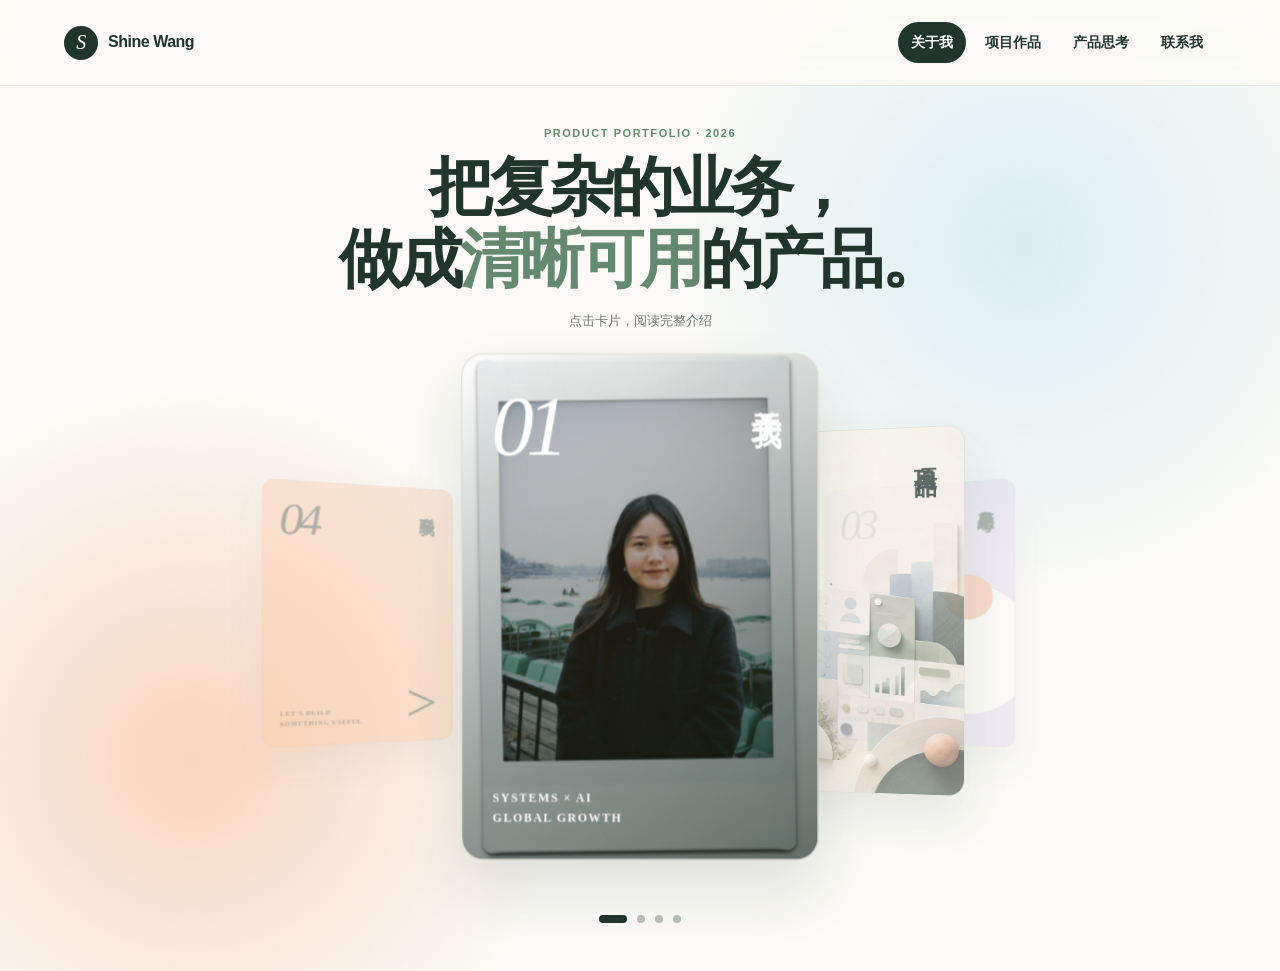
==== commit 681d6ac5: "Fix direct portfolio card selection" ====
--- a/index.html
+++ b/index.html
@@ -4,7 +4,7 @@
 <button class="cover about active" data-card="about"><b>01</b><em>关于我</em><small>SYSTEMS × AI<br>GLOBAL GROWTH</small><img src="./assets/shine-wang-portrait.jpg" alt="王海杏的肖像"></button>
 <button class="cover work" data-card="work"><b>02</b><em>项目作品</em><small>CRM SYSTEM<br>AI AGENTS</small><img src="./assets/project-systems-collage-v1.png" alt="抽象的产品系统拼贴图"></button>
 <button class="cover thinking" data-card="thinking"><b>03</b><em>产品思考</em><small>NOTES ON<br>WHAT'S NEXT</small><i class="orb one"></i><i class="orb two"></i></button>
-<button class="cover contact" data-card="contact"><b>04</b><em>联系我</em><small>LET'S BUILD<br>SOMETHING USEFUL</small><strong>》</strong></button>
+<button class="cover contact" data-card="contact"><b>04</b><em>联系我</em><small>LET'S BUILD<br>SOMETHING USEFUL</small><strong>></strong></button>
 </div></div><div class="dots"><button class="active" data-dot="about" aria-label="关于我"></button><button data-dot="work" aria-label="项目作品"></button><button data-dot="thinking" aria-label="产品思考"></button><button data-dot="contact" aria-label="联系我"></button></div></section></main>
 <dialog data-detail="about"><div class="head"><button class="back" data-close>返回作品集</button><nav><button data-select="about">关于我</button><button data-select="work">项目作品</button><button data-select="thinking">产品思考</button><button data-select="contact">联系我</button></nav></div><article class="detail"><p class="eyebrow">01 / ABOUT ME</p><h2>在复杂系统里，<br>找到真正值得解决的问题。</h2><div class="columns"><p class="lead">我是 Shine Wang，一名关注企业软件、AI 产品与国际化业务的产品经理。</p><div><p>我擅长把多角色、多流程、多国家协作中的模糊问题，转译为可落地的产品流程与可衡量的结果。</p><ul class="tags"><li>CRM 系统</li><li>AI 产品</li><li>国际化业务</li><li>复杂流程设计</li><li>数据驱动运营</li><li>英文商务沟通</li></ul></div></div><div class="timeline"><div><b>2024.07 — 2026.06</b><span><small>小米集团 · 北京</small><h3>产品经理｜销售产品部</h3><p>负责国际 CRM 系统、海外业务流程数字化与 AI 产品创新。</p></span></div><div><b>2021 — 2024</b><span><small>南京大学</small><h3>图书情报硕士</h3><p>两次一等学业奖学金，发表 CSSCI 期刊论文。</p></span></div></div></article></dialog>
 <dialog data-detail="work"><div class="head"><button class="back" data-close>返回作品集</button><nav><button data-select="about">关于我</button><button data-select="work">项目作品</button><button data-select="thinking">产品思考</button><button data-select="contact">联系我</button></nav></div><article class="detail"><p class="eyebrow">02 / SELECTED WORK</p><h2>把真实业务问题，<br>变成能被验证的产品。</h2><div class="works">
@@ -12,5 +12,5 @@
 <section><b>02</b><div><small>AI PRODUCT · INDIA</small><h3>AI 竞品价格营销 Agent</h3><p>将线下图片与电商平台的竞品价格转为结构化数据，并支持自然语言问答，帮助营销团队快速获取价格洞察。</p><ul><li>图片识别准确率从 27.4% 提升至 99.8%</li><li>沉淀 21,282 条价格数据</li><li>上线首月产生 226 次 AI 问答</li></ul></div><strong>99.8%<em>识别准确率</em></strong></section>
 <section><b>03</b><div><small>INDEPENDENT PRODUCT</small><h3>AI 求职 Agent</h3><p>围绕“看岗位—理解 JD—匹配简历—生成沟通内容—沉淀投递记录”，独立设计并上线 AI 辅助求职工具。</p><ul><li>完成从需求定义、产品设计到 Chrome 扩展上线</li><li>冷启动内容获得 6 万播放、1,000 点赞</li><li>获得 200 名种子用户并持续收集反馈</li></ul></div><strong>60K<em>内容播放</em></strong></section></div></article></dialog>
 <dialog data-detail="thinking"><div class="head"><button class="back" data-close>返回作品集</button><nav><button data-select="about">关于我</button><button data-select="work">项目作品</button><button data-select="thinking">产品思考</button><button data-select="contact">联系我</button></nav></div><article class="detail placeholder"><p class="eyebrow">03 / PRODUCT THINKING</p><h2>产品思考，<br>正在整理中。</h2><p>这里将陆续记录我对 AI、企业软件与真实工作流的独立观察。</p></article></dialog>
-<dialog data-detail="contact"><div class="head"><button class="back" data-close>返回作品集</button><nav><button data-select="about">关于我</button><button data-select="work">项目作品</button><button data-select="thinking">产品思考</button><button data-select="contact">联系我</button></nav></div><article class="detail contact-detail"><p class="eyebrow">04 / CONTACT</p><h2>期待和重视长期价值的<br>团队一起工作。</h2><p>关注 AI、企业软件、国际化业务与商业增长方向的机会。</p><div class="links"><a href="mailto:ingridwang2021@163.com"><small>EMAIL</small><span>ingridwang2021@163.com</span><b>》</b></a><a href="https://www.linkedin.com/in/haixing-wang-35b686237" target="_blank" rel="noreferrer"><small>LINKEDIN</small><span>Shine Wang</span><b>》</b></a></div></article></dialog>
+<dialog data-detail="contact"><div class="head"><button class="back" data-close>返回作品集</button><nav><button data-select="about">关于我</button><button data-select="work">项目作品</button><button data-select="thinking">产品思考</button><button data-select="contact">联系我</button></nav></div><article class="detail contact-detail"><p class="eyebrow">04 / CONTACT</p><h2>期待和重视长期价值的<br>团队一起工作。</h2><p>关注 AI、企业软件、国际化业务与商业增长方向的机会。</p><div class="links"><a href="mailto:ingridwang2021@163.com"><small>EMAIL</small><span>ingridwang2021@163.com</span><b>></b></a><a href="https://www.linkedin.com/in/haixing-wang-35b686237" target="_blank" rel="noreferrer"><small>LINKEDIN</small><span>Shine Wang</span><b>></b></a></div></article></dialog>
 <script src="./script.js" defer></script></body></html>
--- a/styles.css
+++ b/styles.css
@@ -1 +1 @@
-:root{--ink:#20352c;--cream:#fbfaf6;--paper:#f1efe6;--line:#d7d8cf;--sage:#adc5ae;--apricot:#f5c29c;--lav:#d8caeb}*{box-sizing:border-box}body{margin:0;background:var(--cream);color:var(--ink);font-family:Inter,"PingFang SC","Microsoft YaHei",sans-serif;line-height:1.65}button,a{font:inherit;color:inherit;-webkit-tap-highlight-color:transparent}button{cursor:pointer}button:focus-visible,a:focus-visible{outline:3px solid #df7951;outline-offset:4px}.skip{position:fixed;z-index:30;top:12px;left:12px;padding:10px;background:#20352c;color:#fff;transform:translateY(-160%)}.skip:focus{transform:none}header{height:86px;position:fixed;inset:0 0 auto;z-index:10;display:flex;align-items:center;justify-content:space-between;padding:0 clamp(22px,5vw,72px);background:#fbfaf6e8;border-bottom:1px solid #20352c18;backdrop-filter:blur(15px)}.brand{display:flex;align-items:center;gap:10px;text-decoration:none;font-weight:780;letter-spacing:-.03em}.brand i{display:grid;place-items:center;width:34px;height:34px;border-radius:50%;background:var(--ink);color:#fff;font:italic 20px Georgia}nav{display:flex;gap:6px}nav button{border:0;background:transparent;padding:9px 13px;border-radius:999px;font-size:14px;font-weight:700}nav button.active,nav button:hover{background:var(--ink);color:#fff}.gallery{min-height:100vh;padding:124px 22px 48px;overflow:hidden;background:radial-gradient(circle at 80% 25%,#d9edf3,transparent 22rem),radial-gradient(circle at 15% 78%,#f7d5bd,transparent 23rem),var(--cream)}.intro{max-width:760px;margin:0 auto 24px;text-align:center}.intro p,.eyebrow,.works small{margin:0 0 10px;color:#63896f;font-size:11px;font-weight:800;letter-spacing:.14em}.intro h1,.detail h2{margin:0;font:600 clamp(36px,5vw,66px)/1.13 "Songti SC",STSong,Georgia,serif;letter-spacing:-.06em}.intro h1 strong{color:#63896f}.intro>span{display:block;margin-top:13px;color:#6d776f;font-size:13px}.carousel{position:relative;max-width:1120px;height:560px;margin:0 auto;perspective:1300px}.cards{position:relative;width:100%;height:100%;transform-style:preserve-3d}.cover{position:absolute;top:20px;left:50%;width:330px;height:468px;overflow:hidden;border:1px solid #20352c1a;border-radius:21px;background:var(--paper);box-shadow:0 28px 55px #20352c21;transform:translateX(-50%);transition:transform .65s cubic-bezier(.2,.7,.25,1),opacity .45s,filter .45s;isolation:isolate}.cover.active{z-index:5;transform:translateX(-50%) translateZ(100px);opacity:1}.cover.p1{z-index:4;transform:translateX(14%) scale(.85) translateZ(-130px) rotateY(-14deg);opacity:.72;filter:saturate(.8)}.cover.p2{z-index:3;transform:translateX(53%) scale(.68) translateZ(-300px) rotateY(-23deg);opacity:.35;filter:blur(1px)}.cover.p3{z-index:2;transform:translateX(-154%) scale(.68) translateZ(-300px) rotateY(23deg);opacity:.35;filter:blur(1px)}.cover img{position:absolute;inset:0;z-index:-2;width:100%;height:100%;object-fit:cover}.about:after,.work:after{content:"";position:absolute;inset:0;z-index:-1}.about:after{background:linear-gradient(155deg,#fbfaf608,#11231ba8)}.work:after{background:#fbfaf63d}.cover b,.cover em,.cover small,.contact strong{position:absolute;z-index:2}.cover b{top:28px;left:27px;font:italic 78px/1 Georgia;letter-spacing:-.09em}.cover em{top:30px;right:25px;font-size:28px;font-style:normal;font-weight:800;letter-spacing:.12em;writing-mode:vertical-rl}.cover small{bottom:30px;left:28px;font:800 11px/1.65 Inter;letter-spacing:.13em;text-align:left}.about b,.about em,.about small{color:#fff}.thinking{background:var(--lav)}.contact{background:var(--apricot)}.orb{position:absolute;border-radius:50%}.one{right:-34px;bottom:55px;width:230px;height:230px;background:#fbfaf6}.two{left:39px;bottom:78px;width:128px;height:128px;background:#65909a;box-shadow:150px -120px 0 -24px #ef9a70}.contact strong{right:28px;bottom:19px;font:100px/1 Georgia}.arrow{position:absolute;top:47%;z-index:7;border:0;background:transparent;color:var(--ink);font-size:44px}.left{left:2%}.right{right:2%}.dots{display:flex;justify-content:center;gap:10px}.dots button{width:8px;height:8px;padding:0;border:0;border-radius:99px;background:#bac0b8}.dots button.active{width:28px;background:var(--ink)}dialog{width:100vw;max-width:none;height:100vh;max-height:none;margin:0;padding:0;border:0;background:var(--cream);color:var(--ink)}dialog::backdrop{background:#20352c38}.head{height:86px;position:sticky;top:0;z-index:2;display:flex;align-items:center;justify-content:space-between;padding:0 clamp(22px,5vw,72px);background:#fbfaf6ec;border-bottom:1px solid var(--line);backdrop-filter:blur(12px)}.head>button{border:0;background:transparent;font-size:14px;font-weight:750}.detail{width:min(1100px,calc(100% - 44px));margin:0 auto;padding:clamp(70px,11vw,144px) 0}.detail h2{max-width:850px}.columns{display:grid;grid-template-columns:1fr 1fr;gap:90px;margin-top:70px}.lead{margin:0;font:500 clamp(22px,2.3vw,31px)/1.7 "Songti SC",STSong,Georgia,serif}.columns p:not(.lead),.placeholder>p:last-of-type,.contact-detail>p{margin:0;color:#66726b}.tags{display:flex;flex-wrap:wrap;gap:9px;margin:28px 0 0;padding:0;list-style:none}.tags li{padding:7px 11px;border:1px solid var(--line);border-radius:99px;font-size:12px}.timeline,.works{margin-top:100px;border-top:1px solid var(--line)}.timeline>div{display:grid;grid-template-columns:180px 1fr;gap:28px;padding:28px 0;border-bottom:1px solid var(--line)}.timeline b{font-size:13px}.timeline small{color:#67806e}.timeline h3{margin:4px 0;font-size:18px}.timeline p{margin:0;color:#66726b}.works{margin-top:70px}.works section{display:grid;grid-template-columns:55px 1fr auto;gap:24px;padding:35px 0;border-bottom:1px solid var(--line)}.works section>b{font:italic 30px Georgia;color:#63896f}.works h3{margin:2px 0 12px;font:600 clamp(26px,3vw,39px)/1.2 "Songti SC",STSong,Georgia,serif}.works p{max-width:650px;margin:0;color:#66726b}.works ul{margin:18px 0 0;padding-left:18px;color:#4c5c53;font-size:14px}.works section>strong{font:italic 35px/1 Georgia;text-align:right}.works em{display:block;font:600 10px/1.5 Inter;color:#66726b;letter-spacing:.1em}.placeholder{min-height:70vh;display:grid;align-content:center}.placeholder>p:last-of-type{max-width:410px;font-size:18px}.contact-detail{min-height:78vh;display:grid;align-content:center}.contact-detail>p{max-width:580px;font-size:18px}.links{display:grid;gap:12px;max-width:670px;margin-top:42px}.links a{display:grid;grid-template-columns:100px 1fr auto;align-items:center;gap:20px;padding:20px 0;border-bottom:1px solid var(--line);text-decoration:none;font-size:clamp(18px,2vw,27px);font-weight:700}.links small{color:#63896f;font-size:10px;letter-spacing:.12em}.links b{font-size:25px}.standalone{min-height:100vh}.standalone a{display:block;margin-top:36px}@media(max-width:760px){header{height:auto;min-height:72px;align-items:flex-start;gap:10px;padding:13px 18px}.brand{font-size:14px}header nav{max-width:66%;flex-wrap:wrap;justify-content:flex-end;gap:1px}header nav button{padding:5px 8px;font-size:12px}.gallery{padding-top:118px}.intro h1{font-size:37px}.carousel{height:480px}.cover{top:20px;width:268px;height:380px}.cover b{top:22px;left:21px;font-size:62px}.cover em{top:24px;right:20px;font-size:22px}.cover small{bottom:23px;left:21px;font-size:9px}.cover.p1{transform:translateX(1%) scale(.78) translateZ(-130px) rotateY(-12deg)}.cover.p2{transform:translateX(34%) scale(.58) translateZ(-300px);opacity:.22}.cover.p3{transform:translateX(-134%) scale(.58) translateZ(-300px);opacity:.22}.arrow{top:45%;font-size:30px}.left{left:-4px}.right{right:-4px}.head{height:auto;min-height:72px;align-items:flex-start;gap:8px;padding:13px 18px}.head nav{max-width:67%;flex-wrap:wrap;justify-content:flex-end}.head nav button{padding:5px 7px;font-size:11px}.detail{padding:74px 0}.detail h2{font-size:38px}.columns,.works section{grid-template-columns:1fr;gap:20px}.columns{margin-top:42px}.timeline{margin-top:65px}.timeline>div{grid-template-columns:1fr;gap:5px}.works{margin-top:42px}.works section{padding:28px 0}.works section>strong{text-align:left}.links a{grid-template-columns:1fr auto;gap:4px}.links small{grid-column:1/-1}.links{margin-top:30px}}
+:root{--ink:#20352c;--cream:#fbfaf6;--paper:#f1efe6;--line:#d7d8cf;--sage:#adc5ae;--apricot:#f5c29c;--lav:#d8caeb}*{box-sizing:border-box}body{margin:0;background:var(--cream);color:var(--ink);font-family:Inter,"PingFang SC","Microsoft YaHei",sans-serif;line-height:1.65}button,a{font:inherit;color:inherit;-webkit-tap-highlight-color:transparent}button{cursor:pointer}button:focus-visible,a:focus-visible{outline:3px solid #df7951;outline-offset:4px}.skip{position:fixed;z-index:30;top:12px;left:12px;padding:10px;background:#20352c;color:#fff;transform:translateY(-160%)}.skip:focus{transform:none}header{height:86px;position:fixed;inset:0 0 auto;z-index:10;display:flex;align-items:center;justify-content:space-between;padding:0 clamp(22px,5vw,72px);background:#fbfaf6e8;border-bottom:1px solid #20352c18;backdrop-filter:blur(15px)}.brand{display:flex;align-items:center;gap:10px;text-decoration:none;font-weight:780;letter-spacing:-.03em}.brand i{display:grid;place-items:center;width:34px;height:34px;border-radius:50%;background:var(--ink);color:#fff;font:italic 20px Georgia}nav{display:flex;gap:6px}nav button{border:0;background:transparent;padding:9px 13px;border-radius:999px;font-size:14px;font-weight:700}nav button.active,nav button:hover{background:var(--ink);color:#fff}.gallery{min-height:100vh;padding:124px 22px 48px;overflow:hidden;background:radial-gradient(circle at 80% 25%,#d9edf3,transparent 22rem),radial-gradient(circle at 15% 78%,#f7d5bd,transparent 23rem),var(--cream)}.intro{max-width:760px;margin:0 auto 24px;text-align:center}.intro p,.eyebrow,.works small{margin:0 0 10px;color:#63896f;font-size:11px;font-weight:800;letter-spacing:.14em}.intro h1,.detail h2{margin:0;font:600 clamp(36px,5vw,66px)/1.13 "Songti SC",STSong,Georgia,serif;letter-spacing:-.06em}.intro h1 strong{color:#63896f}.intro>span{display:block;margin-top:13px;color:#6d776f;font-size:13px}.carousel{position:relative;max-width:1120px;height:560px;margin:0 auto;perspective:1300px}.cards{position:relative;width:100%;height:100%;transform-style:preserve-3d}.cover{position:absolute;top:20px;left:50%;width:330px;height:468px;overflow:hidden;border:1px solid #20352c1a;border-radius:21px;background:var(--paper);box-shadow:0 28px 55px #20352c21;transform:translateX(-50%);transition:transform .65s cubic-bezier(.2,.7,.25,1),opacity .45s,filter .45s;isolation:isolate}.cover.active{z-index:5;transform:translateX(-50%) translateZ(100px);opacity:1}.cover.p1{z-index:4;transform:translateX(14%) scale(.85) translateZ(-130px) rotateY(-14deg);opacity:.72;filter:saturate(.8)}.cover.p2{z-index:3;transform:translateX(53%) scale(.68) translateZ(-300px) rotateY(-23deg);opacity:.35;filter:blur(1px)}.cover.p3{z-index:2;transform:translateX(-154%) scale(.68) translateZ(-300px) rotateY(23deg);opacity:.35;filter:blur(1px)}.cover img{position:absolute;inset:0;z-index:-2;width:100%;height:100%;object-fit:cover}.about:after,.work:after{content:"";position:absolute;inset:0;z-index:-1}.about:after{background:linear-gradient(155deg,#fbfaf608,#11231ba8)}.work:after{background:#fbfaf63d}.cover b,.cover em,.cover small,.contact strong{position:absolute;z-index:2}.cover b{top:28px;left:27px;font:italic 78px/1 Georgia;letter-spacing:-.09em}.cover em{top:30px;right:25px;font-size:28px;font-style:normal;font-weight:800;letter-spacing:.12em;writing-mode:vertical-rl}.cover small{bottom:30px;left:28px;font:800 11px/1.65 Inter;letter-spacing:.13em;text-align:left}.about b,.about em,.about small{color:#fff}.thinking{background:var(--lav)}.contact{background:var(--apricot)}.orb{position:absolute;border-radius:50%}.one{right:-34px;bottom:55px;width:230px;height:230px;background:#fbfaf6}.two{left:39px;bottom:78px;width:128px;height:128px;background:#65909a;box-shadow:150px -120px 0 -24px #ef9a70}.contact strong{right:28px;bottom:19px;font:100px/1 Georgia}.dots{display:flex;justify-content:center;gap:10px}.dots button{width:8px;height:8px;padding:0;border:0;border-radius:99px;background:#bac0b8}.dots button.active{width:28px;background:var(--ink)}dialog{width:100vw;max-width:none;height:100vh;max-height:none;margin:0;padding:0;border:0;background:var(--cream);color:var(--ink)}dialog::backdrop{background:#20352c38}.head{height:86px;position:sticky;top:0;z-index:2;display:flex;align-items:center;justify-content:space-between;padding:0 clamp(22px,5vw,72px);background:#fbfaf6ec;border-bottom:1px solid var(--line);backdrop-filter:blur(12px)}.head>button{border:0;background:transparent;font-size:14px;font-weight:750}.head>.back{padding:11px 17px;border-radius:10px;background:#e97248;color:#fff;box-shadow:0 7px 16px #e9724830}.head>.back:hover{background:#d65f39}.detail{width:min(1100px,calc(100% - 44px));margin:0 auto;padding:clamp(70px,11vw,144px) 0}.detail h2{max-width:850px}.columns{display:grid;grid-template-columns:1fr 1fr;gap:90px;margin-top:70px}.lead{margin:0;font:500 clamp(22px,2.3vw,31px)/1.7 "Songti SC",STSong,Georgia,serif}.columns p:not(.lead),.placeholder>p:last-of-type,.contact-detail>p{margin:0;color:#66726b}.tags{display:flex;flex-wrap:wrap;gap:9px;margin:28px 0 0;padding:0;list-style:none}.tags li{padding:7px 11px;border:1px solid var(--line);border-radius:99px;font-size:12px}.timeline,.works{margin-top:100px;border-top:1px solid var(--line)}.timeline>div{display:grid;grid-template-columns:180px 1fr;gap:28px;padding:28px 0;border-bottom:1px solid var(--line)}.timeline b{font-size:13px}.timeline small{color:#67806e}.timeline h3{margin:4px 0;font-size:18px}.timeline p{margin:0;color:#66726b}.works{margin-top:70px}.works section{display:grid;grid-template-columns:55px 1fr auto;gap:24px;padding:35px 0;border-bottom:1px solid var(--line)}.works section>b{font:italic 30px Georgia;color:#63896f}.works h3{margin:2px 0 12px;font:600 clamp(26px,3vw,39px)/1.2 "Songti SC",STSong,Georgia,serif}.works p{max-width:650px;margin:0;color:#66726b}.works ul{margin:18px 0 0;padding-left:18px;color:#4c5c53;font-size:14px}.works section>strong{font:italic 35px/1 Georgia;text-align:right}.works em{display:block;font:600 10px/1.5 Inter;color:#66726b;letter-spacing:.1em}.placeholder{min-height:70vh;display:grid;align-content:center}.placeholder>p:last-of-type{max-width:410px;font-size:18px}.contact-detail{min-height:78vh;display:grid;align-content:center}.contact-detail>p{max-width:580px;font-size:18px}.links{display:grid;gap:12px;max-width:670px;margin-top:42px}.links a{display:grid;grid-template-columns:100px 1fr auto;align-items:center;gap:20px;padding:20px 0;border-bottom:1px solid var(--line);text-decoration:none;font-size:clamp(18px,2vw,27px);font-weight:700}.links small{color:#63896f;font-size:10px;letter-spacing:.12em}.links b{font-size:25px}.standalone{min-height:100vh}.standalone a{display:block;margin-top:36px}@media(max-width:760px){header{height:auto;min-height:72px;align-items:flex-start;gap:10px;padding:13px 18px}.brand{font-size:14px}header nav{max-width:66%;flex-wrap:wrap;justify-content:flex-end;gap:1px}header nav button{padding:5px 8px;font-size:12px}.gallery{padding-top:118px}.intro h1{font-size:37px}.carousel{height:480px}.cover{top:20px;width:268px;height:380px}.cover b{top:22px;left:21px;font-size:62px}.cover em{top:24px;right:20px;font-size:22px}.cover small{bottom:23px;left:21px;font-size:9px}.cover.p1{transform:translateX(1%) scale(.78) translateZ(-130px) rotateY(-12deg)}.cover.p2{transform:translateX(34%) scale(.58) translateZ(-300px);opacity:.22}.cover.p3{transform:translateX(-134%) scale(.58) translateZ(-300px);opacity:.22}.head{height:auto;min-height:72px;align-items:flex-start;gap:8px;padding:13px 18px}.head nav{max-width:67%;flex-wrap:wrap;justify-content:flex-end}.head nav button{padding:5px 7px;font-size:11px}.detail{padding:74px 0}.detail h2{font-size:38px}.columns,.works section{grid-template-columns:1fr;gap:20px}.columns{margin-top:42px}.timeline{margin-top:65px}.timeline>div{grid-template-columns:1fr;gap:5px}.works{margin-top:42px}.works section{padding:28px 0}.works section>strong{text-align:left}.links a{grid-template-columns:1fr auto;gap:4px}.links small{grid-column:1/-1}.links{margin-top:30px}}
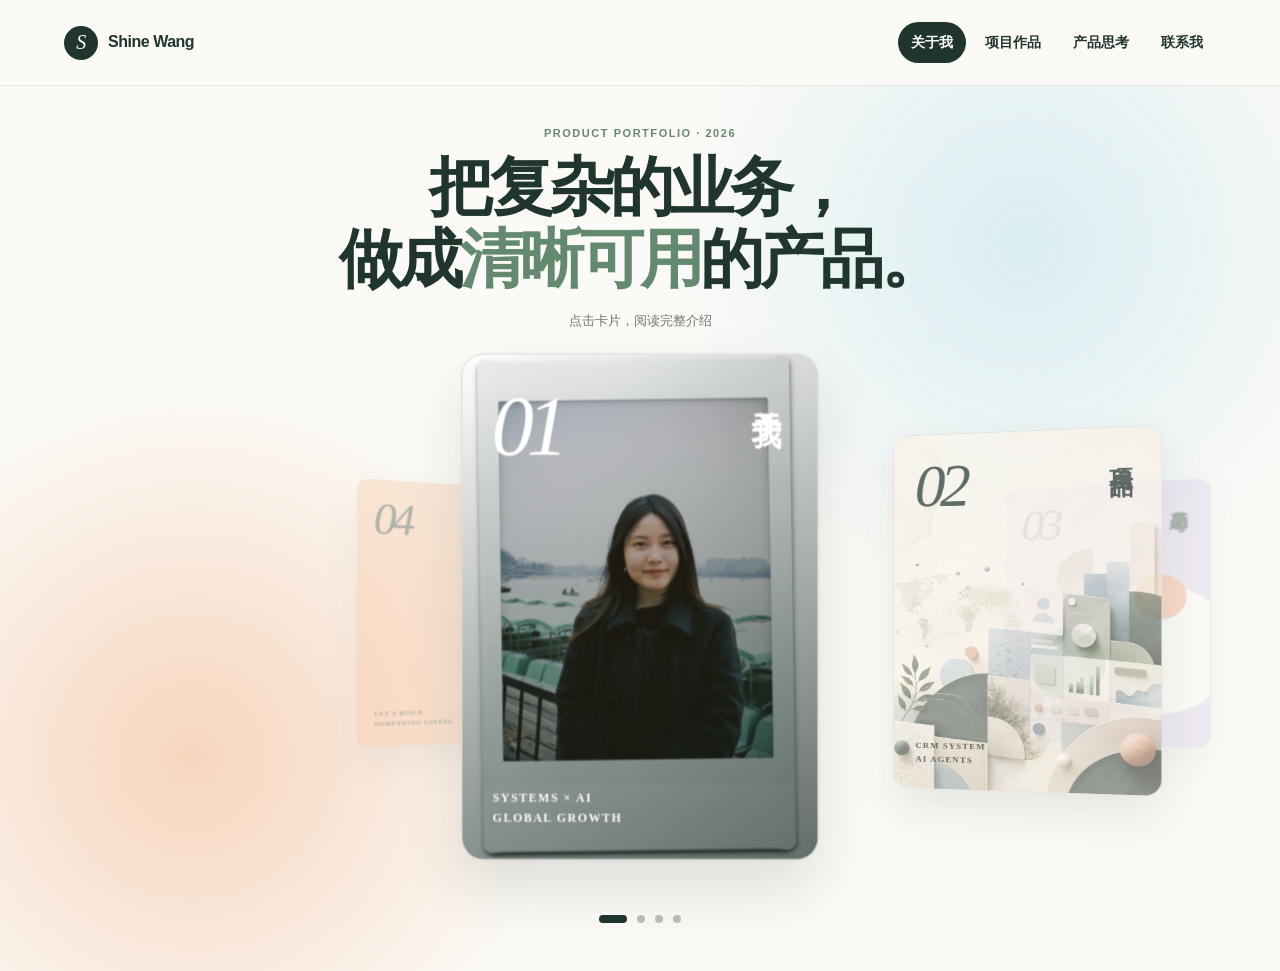
==== commit 6cf9730f: "Refresh portfolio interaction assets" ====
--- a/index.html
+++ b/index.html
@@ -1,4 +1,4 @@
-<!doctype html><html lang="zh-CN"><head><meta charset="utf-8"><meta name="viewport" content="width=device-width,initial-scale=1"><meta name="description" content="王海杏 Shine Wang 的个人作品集：CRM 系统、AI 竞品价格营销 Agent 与 AI 求职 Agent。"><title>王海杏 Shine Wang｜Product Portfolio</title><link rel="stylesheet" href="./styles.css"></head><body>
+<!doctype html><html lang="zh-CN"><head><meta charset="utf-8"><meta name="viewport" content="width=device-width,initial-scale=1"><meta name="description" content="王海杏 Shine Wang 的个人作品集：CRM 系统、AI 竞品价格营销 Agent 与 AI 求职 Agent。"><title>王海杏 Shine Wang｜Product Portfolio</title><link rel="stylesheet" href="./styles.css?v=20260904-1"></head><body>
 <a class="skip" href="#gallery">跳到作品导航</a><header><a class="brand" href="#gallery"><i>S</i>Shine Wang</a><nav aria-label="主导航"><button class="active" data-select="about">关于我</button><button data-select="work">项目作品</button><button data-select="thinking">产品思考</button><button data-select="contact">联系我</button></nav></header>
 <main><section id="gallery" class="gallery"><div class="intro"><p>PRODUCT PORTFOLIO · 2026</p><h1>把复杂的业务，<br>做成<strong>清晰可用</strong>的产品。</h1><span>点击卡片，阅读完整介绍</span></div><div class="carousel"><div class="cards" aria-live="polite">
 <button class="cover about active" data-card="about"><b>01</b><em>关于我</em><small>SYSTEMS × AI<br>GLOBAL GROWTH</small><img src="./assets/shine-wang-portrait.jpg" alt="王海杏的肖像"></button>
@@ -13,4 +13,4 @@
 <section><b>03</b><div><small>INDEPENDENT PRODUCT</small><h3>AI 求职 Agent</h3><p>围绕“看岗位—理解 JD—匹配简历—生成沟通内容—沉淀投递记录”，独立设计并上线 AI 辅助求职工具。</p><ul><li>完成从需求定义、产品设计到 Chrome 扩展上线</li><li>冷启动内容获得 6 万播放、1,000 点赞</li><li>获得 200 名种子用户并持续收集反馈</li></ul></div><strong>60K<em>内容播放</em></strong></section></div></article></dialog>
 <dialog data-detail="thinking"><div class="head"><button class="back" data-close>返回作品集</button><nav><button data-select="about">关于我</button><button data-select="work">项目作品</button><button data-select="thinking">产品思考</button><button data-select="contact">联系我</button></nav></div><article class="detail placeholder"><p class="eyebrow">03 / PRODUCT THINKING</p><h2>产品思考，<br>正在整理中。</h2><p>这里将陆续记录我对 AI、企业软件与真实工作流的独立观察。</p></article></dialog>
 <dialog data-detail="contact"><div class="head"><button class="back" data-close>返回作品集</button><nav><button data-select="about">关于我</button><button data-select="work">项目作品</button><button data-select="thinking">产品思考</button><button data-select="contact">联系我</button></nav></div><article class="detail contact-detail"><p class="eyebrow">04 / CONTACT</p><h2>期待和重视长期价值的<br>团队一起工作。</h2><p>关注 AI、企业软件、国际化业务与商业增长方向的机会。</p><div class="links"><a href="mailto:ingridwang2021@163.com"><small>EMAIL</small><span>ingridwang2021@163.com</span><b>></b></a><a href="https://www.linkedin.com/in/haixing-wang-35b686237" target="_blank" rel="noreferrer"><small>LINKEDIN</small><span>Shine Wang</span><b>></b></a></div></article></dialog>
-<script src="./script.js" defer></script></body></html>
+<script src="./script.js?v=20260904-1" defer></script></body></html>
--- a/styles.css
+++ b/styles.css
@@ -1 +1 @@
-:root{--ink:#20352c;--cream:#fbfaf6;--paper:#f1efe6;--line:#d7d8cf;--sage:#adc5ae;--apricot:#f5c29c;--lav:#d8caeb}*{box-sizing:border-box}body{margin:0;background:var(--cream);color:var(--ink);font-family:Inter,"PingFang SC","Microsoft YaHei",sans-serif;line-height:1.65}button,a{font:inherit;color:inherit;-webkit-tap-highlight-color:transparent}button{cursor:pointer}button:focus-visible,a:focus-visible{outline:3px solid #df7951;outline-offset:4px}.skip{position:fixed;z-index:30;top:12px;left:12px;padding:10px;background:#20352c;color:#fff;transform:translateY(-160%)}.skip:focus{transform:none}header{height:86px;position:fixed;inset:0 0 auto;z-index:10;display:flex;align-items:center;justify-content:space-between;padding:0 clamp(22px,5vw,72px);background:#fbfaf6e8;border-bottom:1px solid #20352c18;backdrop-filter:blur(15px)}.brand{display:flex;align-items:center;gap:10px;text-decoration:none;font-weight:780;letter-spacing:-.03em}.brand i{display:grid;place-items:center;width:34px;height:34px;border-radius:50%;background:var(--ink);color:#fff;font:italic 20px Georgia}nav{display:flex;gap:6px}nav button{border:0;background:transparent;padding:9px 13px;border-radius:999px;font-size:14px;font-weight:700}nav button.active,nav button:hover{background:var(--ink);color:#fff}.gallery{min-height:100vh;padding:124px 22px 48px;overflow:hidden;background:radial-gradient(circle at 80% 25%,#d9edf3,transparent 22rem),radial-gradient(circle at 15% 78%,#f7d5bd,transparent 23rem),var(--cream)}.intro{max-width:760px;margin:0 auto 24px;text-align:center}.intro p,.eyebrow,.works small{margin:0 0 10px;color:#63896f;font-size:11px;font-weight:800;letter-spacing:.14em}.intro h1,.detail h2{margin:0;font:600 clamp(36px,5vw,66px)/1.13 "Songti SC",STSong,Georgia,serif;letter-spacing:-.06em}.intro h1 strong{color:#63896f}.intro>span{display:block;margin-top:13px;color:#6d776f;font-size:13px}.carousel{position:relative;max-width:1120px;height:560px;margin:0 auto;perspective:1300px}.cards{position:relative;width:100%;height:100%;transform-style:preserve-3d}.cover{position:absolute;top:20px;left:50%;width:330px;height:468px;overflow:hidden;border:1px solid #20352c1a;border-radius:21px;background:var(--paper);box-shadow:0 28px 55px #20352c21;transform:translateX(-50%);transition:transform .65s cubic-bezier(.2,.7,.25,1),opacity .45s,filter .45s;isolation:isolate}.cover.active{z-index:5;transform:translateX(-50%) translateZ(100px);opacity:1}.cover.p1{z-index:4;transform:translateX(14%) scale(.85) translateZ(-130px) rotateY(-14deg);opacity:.72;filter:saturate(.8)}.cover.p2{z-index:3;transform:translateX(53%) scale(.68) translateZ(-300px) rotateY(-23deg);opacity:.35;filter:blur(1px)}.cover.p3{z-index:2;transform:translateX(-154%) scale(.68) translateZ(-300px) rotateY(23deg);opacity:.35;filter:blur(1px)}.cover img{position:absolute;inset:0;z-index:-2;width:100%;height:100%;object-fit:cover}.about:after,.work:after{content:"";position:absolute;inset:0;z-index:-1}.about:after{background:linear-gradient(155deg,#fbfaf608,#11231ba8)}.work:after{background:#fbfaf63d}.cover b,.cover em,.cover small,.contact strong{position:absolute;z-index:2}.cover b{top:28px;left:27px;font:italic 78px/1 Georgia;letter-spacing:-.09em}.cover em{top:30px;right:25px;font-size:28px;font-style:normal;font-weight:800;letter-spacing:.12em;writing-mode:vertical-rl}.cover small{bottom:30px;left:28px;font:800 11px/1.65 Inter;letter-spacing:.13em;text-align:left}.about b,.about em,.about small{color:#fff}.thinking{background:var(--lav)}.contact{background:var(--apricot)}.orb{position:absolute;border-radius:50%}.one{right:-34px;bottom:55px;width:230px;height:230px;background:#fbfaf6}.two{left:39px;bottom:78px;width:128px;height:128px;background:#65909a;box-shadow:150px -120px 0 -24px #ef9a70}.contact strong{right:28px;bottom:19px;font:100px/1 Georgia}.dots{display:flex;justify-content:center;gap:10px}.dots button{width:8px;height:8px;padding:0;border:0;border-radius:99px;background:#bac0b8}.dots button.active{width:28px;background:var(--ink)}dialog{width:100vw;max-width:none;height:100vh;max-height:none;margin:0;padding:0;border:0;background:var(--cream);color:var(--ink)}dialog::backdrop{background:#20352c38}.head{height:86px;position:sticky;top:0;z-index:2;display:flex;align-items:center;justify-content:space-between;padding:0 clamp(22px,5vw,72px);background:#fbfaf6ec;border-bottom:1px solid var(--line);backdrop-filter:blur(12px)}.head>button{border:0;background:transparent;font-size:14px;font-weight:750}.head>.back{padding:11px 17px;border-radius:10px;background:#e97248;color:#fff;box-shadow:0 7px 16px #e9724830}.head>.back:hover{background:#d65f39}.detail{width:min(1100px,calc(100% - 44px));margin:0 auto;padding:clamp(70px,11vw,144px) 0}.detail h2{max-width:850px}.columns{display:grid;grid-template-columns:1fr 1fr;gap:90px;margin-top:70px}.lead{margin:0;font:500 clamp(22px,2.3vw,31px)/1.7 "Songti SC",STSong,Georgia,serif}.columns p:not(.lead),.placeholder>p:last-of-type,.contact-detail>p{margin:0;color:#66726b}.tags{display:flex;flex-wrap:wrap;gap:9px;margin:28px 0 0;padding:0;list-style:none}.tags li{padding:7px 11px;border:1px solid var(--line);border-radius:99px;font-size:12px}.timeline,.works{margin-top:100px;border-top:1px solid var(--line)}.timeline>div{display:grid;grid-template-columns:180px 1fr;gap:28px;padding:28px 0;border-bottom:1px solid var(--line)}.timeline b{font-size:13px}.timeline small{color:#67806e}.timeline h3{margin:4px 0;font-size:18px}.timeline p{margin:0;color:#66726b}.works{margin-top:70px}.works section{display:grid;grid-template-columns:55px 1fr auto;gap:24px;padding:35px 0;border-bottom:1px solid var(--line)}.works section>b{font:italic 30px Georgia;color:#63896f}.works h3{margin:2px 0 12px;font:600 clamp(26px,3vw,39px)/1.2 "Songti SC",STSong,Georgia,serif}.works p{max-width:650px;margin:0;color:#66726b}.works ul{margin:18px 0 0;padding-left:18px;color:#4c5c53;font-size:14px}.works section>strong{font:italic 35px/1 Georgia;text-align:right}.works em{display:block;font:600 10px/1.5 Inter;color:#66726b;letter-spacing:.1em}.placeholder{min-height:70vh;display:grid;align-content:center}.placeholder>p:last-of-type{max-width:410px;font-size:18px}.contact-detail{min-height:78vh;display:grid;align-content:center}.contact-detail>p{max-width:580px;font-size:18px}.links{display:grid;gap:12px;max-width:670px;margin-top:42px}.links a{display:grid;grid-template-columns:100px 1fr auto;align-items:center;gap:20px;padding:20px 0;border-bottom:1px solid var(--line);text-decoration:none;font-size:clamp(18px,2vw,27px);font-weight:700}.links small{color:#63896f;font-size:10px;letter-spacing:.12em}.links b{font-size:25px}.standalone{min-height:100vh}.standalone a{display:block;margin-top:36px}@media(max-width:760px){header{height:auto;min-height:72px;align-items:flex-start;gap:10px;padding:13px 18px}.brand{font-size:14px}header nav{max-width:66%;flex-wrap:wrap;justify-content:flex-end;gap:1px}header nav button{padding:5px 8px;font-size:12px}.gallery{padding-top:118px}.intro h1{font-size:37px}.carousel{height:480px}.cover{top:20px;width:268px;height:380px}.cover b{top:22px;left:21px;font-size:62px}.cover em{top:24px;right:20px;font-size:22px}.cover small{bottom:23px;left:21px;font-size:9px}.cover.p1{transform:translateX(1%) scale(.78) translateZ(-130px) rotateY(-12deg)}.cover.p2{transform:translateX(34%) scale(.58) translateZ(-300px);opacity:.22}.cover.p3{transform:translateX(-134%) scale(.58) translateZ(-300px);opacity:.22}.head{height:auto;min-height:72px;align-items:flex-start;gap:8px;padding:13px 18px}.head nav{max-width:67%;flex-wrap:wrap;justify-content:flex-end}.head nav button{padding:5px 7px;font-size:11px}.detail{padding:74px 0}.detail h2{font-size:38px}.columns,.works section{grid-template-columns:1fr;gap:20px}.columns{margin-top:42px}.timeline{margin-top:65px}.timeline>div{grid-template-columns:1fr;gap:5px}.works{margin-top:42px}.works section{padding:28px 0}.works section>strong{text-align:left}.links a{grid-template-columns:1fr auto;gap:4px}.links small{grid-column:1/-1}.links{margin-top:30px}}
+:root{--ink:#20352c;--cream:#fbfaf6;--paper:#f1efe6;--line:#d7d8cf;--sage:#adc5ae;--apricot:#f5c29c;--lav:#d8caeb}*{box-sizing:border-box}body{margin:0;background:var(--cream);color:var(--ink);font-family:Inter,"PingFang SC","Microsoft YaHei",sans-serif;line-height:1.65}button,a{font:inherit;color:inherit;-webkit-tap-highlight-color:transparent}button{cursor:pointer}button:focus-visible,a:focus-visible{outline:3px solid #df7951;outline-offset:4px}.skip{position:fixed;z-index:30;top:12px;left:12px;padding:10px;background:#20352c;color:#fff;transform:translateY(-160%)}.skip:focus{transform:none}header{height:86px;position:fixed;inset:0 0 auto;z-index:10;display:flex;align-items:center;justify-content:space-between;padding:0 clamp(22px,5vw,72px);background:#fbfaf6e8;border-bottom:1px solid #20352c18;backdrop-filter:blur(15px)}.brand{display:flex;align-items:center;gap:10px;text-decoration:none;font-weight:780;letter-spacing:-.03em}.brand i{display:grid;place-items:center;width:34px;height:34px;border-radius:50%;background:var(--ink);color:#fff;font:italic 20px Georgia}nav{display:flex;gap:6px}nav button{border:0;background:transparent;padding:9px 13px;border-radius:999px;font-size:14px;font-weight:700}nav button.active,nav button:hover{background:var(--ink);color:#fff}.gallery{min-height:100vh;padding:124px 22px 48px;overflow:hidden;background:radial-gradient(circle at 80% 25%,#d9edf3,transparent 22rem),radial-gradient(circle at 15% 78%,#f7d5bd,transparent 23rem),var(--cream)}.intro{max-width:760px;margin:0 auto 24px;text-align:center}.intro p,.eyebrow,.works small{margin:0 0 10px;color:#63896f;font-size:11px;font-weight:800;letter-spacing:.14em}.intro h1,.detail h2{margin:0;font:600 clamp(36px,5vw,66px)/1.13 "Songti SC",STSong,Georgia,serif;letter-spacing:-.06em}.intro h1 strong{color:#63896f}.intro>span{display:block;margin-top:13px;color:#6d776f;font-size:13px}.carousel{position:relative;max-width:1120px;height:560px;margin:0 auto;perspective:1300px}.cards{position:relative;width:100%;height:100%;transform-style:preserve-3d}.cover{position:absolute;top:20px;left:50%;width:330px;height:468px;overflow:hidden;border:1px solid #20352c1a;border-radius:21px;background:var(--paper);box-shadow:0 28px 55px #20352c21;transform:translateX(-50%);transition:transform .65s cubic-bezier(.2,.7,.25,1),opacity .45s,filter .45s;isolation:isolate;touch-action:manipulation}.cover.active{z-index:8;transform:translateX(-50%) translateZ(100px);opacity:1}.cover.p1{z-index:7;transform:translateX(78%) scale(.85) translateZ(-130px) rotateY(-14deg);opacity:.72;filter:saturate(.8)}.cover.p2{z-index:6;transform:translateX(123%) scale(.68) translateZ(-300px) rotateY(-23deg);opacity:.35;filter:blur(1px)}.cover.p3{z-index:5;transform:translateX(-120%) scale(.68) translateZ(-300px) rotateY(23deg);opacity:.35;filter:blur(1px)}.cover img{position:absolute;inset:0;z-index:-2;width:100%;height:100%;object-fit:cover}.about:after,.work:after{content:"";position:absolute;inset:0;z-index:-1}.about:after{background:linear-gradient(155deg,#fbfaf608,#11231ba8)}.work:after{background:#fbfaf63d}.cover b,.cover em,.cover small,.contact strong{position:absolute;z-index:2}.cover b{top:28px;left:27px;font:italic 78px/1 Georgia;letter-spacing:-.09em}.cover em{top:30px;right:25px;font-size:28px;font-style:normal;font-weight:800;letter-spacing:.12em;writing-mode:vertical-rl}.cover small{bottom:30px;left:28px;font:800 11px/1.65 Inter;letter-spacing:.13em;text-align:left}.about b,.about em,.about small{color:#fff}.thinking{background:var(--lav)}.contact{background:var(--apricot)}.orb{position:absolute;border-radius:50%}.one{right:-34px;bottom:55px;width:230px;height:230px;background:#fbfaf6}.two{left:39px;bottom:78px;width:128px;height:128px;background:#65909a;box-shadow:150px -120px 0 -24px #ef9a70}.contact strong{right:28px;bottom:19px;font:100px/1 Georgia}.dots{display:flex;justify-content:center;gap:10px}.dots button{width:8px;height:8px;padding:0;border:0;border-radius:99px;background:#bac0b8}.dots button.active{width:28px;background:var(--ink)}dialog{width:100vw;max-width:none;height:100vh;max-height:none;margin:0;padding:0;border:0;background:var(--cream);color:var(--ink)}dialog::backdrop{background:#20352c38}.head{height:86px;position:sticky;top:0;z-index:2;display:flex;align-items:center;justify-content:space-between;padding:0 clamp(22px,5vw,72px);background:#fbfaf6ec;border-bottom:1px solid var(--line);backdrop-filter:blur(12px)}.head>button{border:0;background:transparent;font-size:14px;font-weight:750}.head>.back{padding:11px 17px;border-radius:10px;background:#e97248;color:#fff;box-shadow:0 7px 16px #e9724830}.head>.back:hover{background:#d65f39}.detail{width:min(1100px,calc(100% - 44px));margin:0 auto;padding:clamp(70px,11vw,144px) 0}.detail h2{max-width:850px}.columns{display:grid;grid-template-columns:1fr 1fr;gap:90px;margin-top:70px}.lead{margin:0;font:500 clamp(22px,2.3vw,31px)/1.7 "Songti SC",STSong,Georgia,serif}.columns p:not(.lead),.placeholder>p:last-of-type,.contact-detail>p{margin:0;color:#66726b}.tags{display:flex;flex-wrap:wrap;gap:9px;margin:28px 0 0;padding:0;list-style:none}.tags li{padding:7px 11px;border:1px solid var(--line);border-radius:99px;font-size:12px}.timeline,.works{margin-top:100px;border-top:1px solid var(--line)}.timeline>div{display:grid;grid-template-columns:180px 1fr;gap:28px;padding:28px 0;border-bottom:1px solid var(--line)}.timeline b{font-size:13px}.timeline small{color:#67806e}.timeline h3{margin:4px 0;font-size:18px}.timeline p{margin:0;color:#66726b}.works{margin-top:70px}.works section{display:grid;grid-template-columns:55px 1fr auto;gap:24px;padding:35px 0;border-bottom:1px solid var(--line)}.works section>b{font:italic 30px Georgia;color:#63896f}.works h3{margin:2px 0 12px;font:600 clamp(26px,3vw,39px)/1.2 "Songti SC",STSong,Georgia,serif}.works p{max-width:650px;margin:0;color:#66726b}.works ul{margin:18px 0 0;padding-left:18px;color:#4c5c53;font-size:14px}.works section>strong{font:italic 35px/1 Georgia;text-align:right}.works em{display:block;font:600 10px/1.5 Inter;color:#66726b;letter-spacing:.1em}.placeholder{min-height:70vh;display:grid;align-content:center}.placeholder>p:last-of-type{max-width:410px;font-size:18px}.contact-detail{min-height:78vh;display:grid;align-content:center}.contact-detail>p{max-width:580px;font-size:18px}.links{display:grid;gap:12px;max-width:670px;margin-top:42px}.links a{display:grid;grid-template-columns:100px 1fr auto;align-items:center;gap:20px;padding:20px 0;border-bottom:1px solid var(--line);text-decoration:none;font-size:clamp(18px,2vw,27px);font-weight:700}.links small{color:#63896f;font-size:10px;letter-spacing:.12em}.links b{font-size:25px}.standalone{min-height:100vh}.standalone a{display:block;margin-top:36px}@media(max-width:760px){header{height:auto;min-height:72px;align-items:flex-start;gap:10px;padding:13px 18px}.brand{font-size:14px}header nav{max-width:66%;flex-wrap:wrap;justify-content:flex-end;gap:1px}header nav button{padding:5px 8px;font-size:12px}.gallery{padding-top:118px}.intro h1{font-size:37px}.carousel{height:480px}.cover{top:20px;width:268px;height:380px}.cover b{top:22px;left:21px;font-size:62px}.cover em{top:24px;right:20px;font-size:22px}.cover small{bottom:23px;left:21px;font-size:9px}.cover.p1{transform:translateX(68%) scale(.78) translateZ(-130px) rotateY(-12deg)}.cover.p2{transform:translateX(112%) scale(.58) translateZ(-300px);opacity:.22}.cover.p3{transform:translateX(-128%) scale(.58) translateZ(-300px);opacity:.22}.head{height:auto;min-height:72px;align-items:flex-start;gap:8px;padding:13px 18px}.head nav{max-width:67%;flex-wrap:wrap;justify-content:flex-end}.head nav button{padding:5px 7px;font-size:11px}.detail{padding:74px 0}.detail h2{font-size:38px}.columns,.works section{grid-template-columns:1fr;gap:20px}.columns{margin-top:42px}.timeline{margin-top:65px}.timeline>div{grid-template-columns:1fr;gap:5px}.works{margin-top:42px}.works section{padding:28px 0}.works section>strong{text-align:left}.links a{grid-template-columns:1fr auto;gap:4px}.links small{grid-column:1/-1}.links{margin-top:30px}}
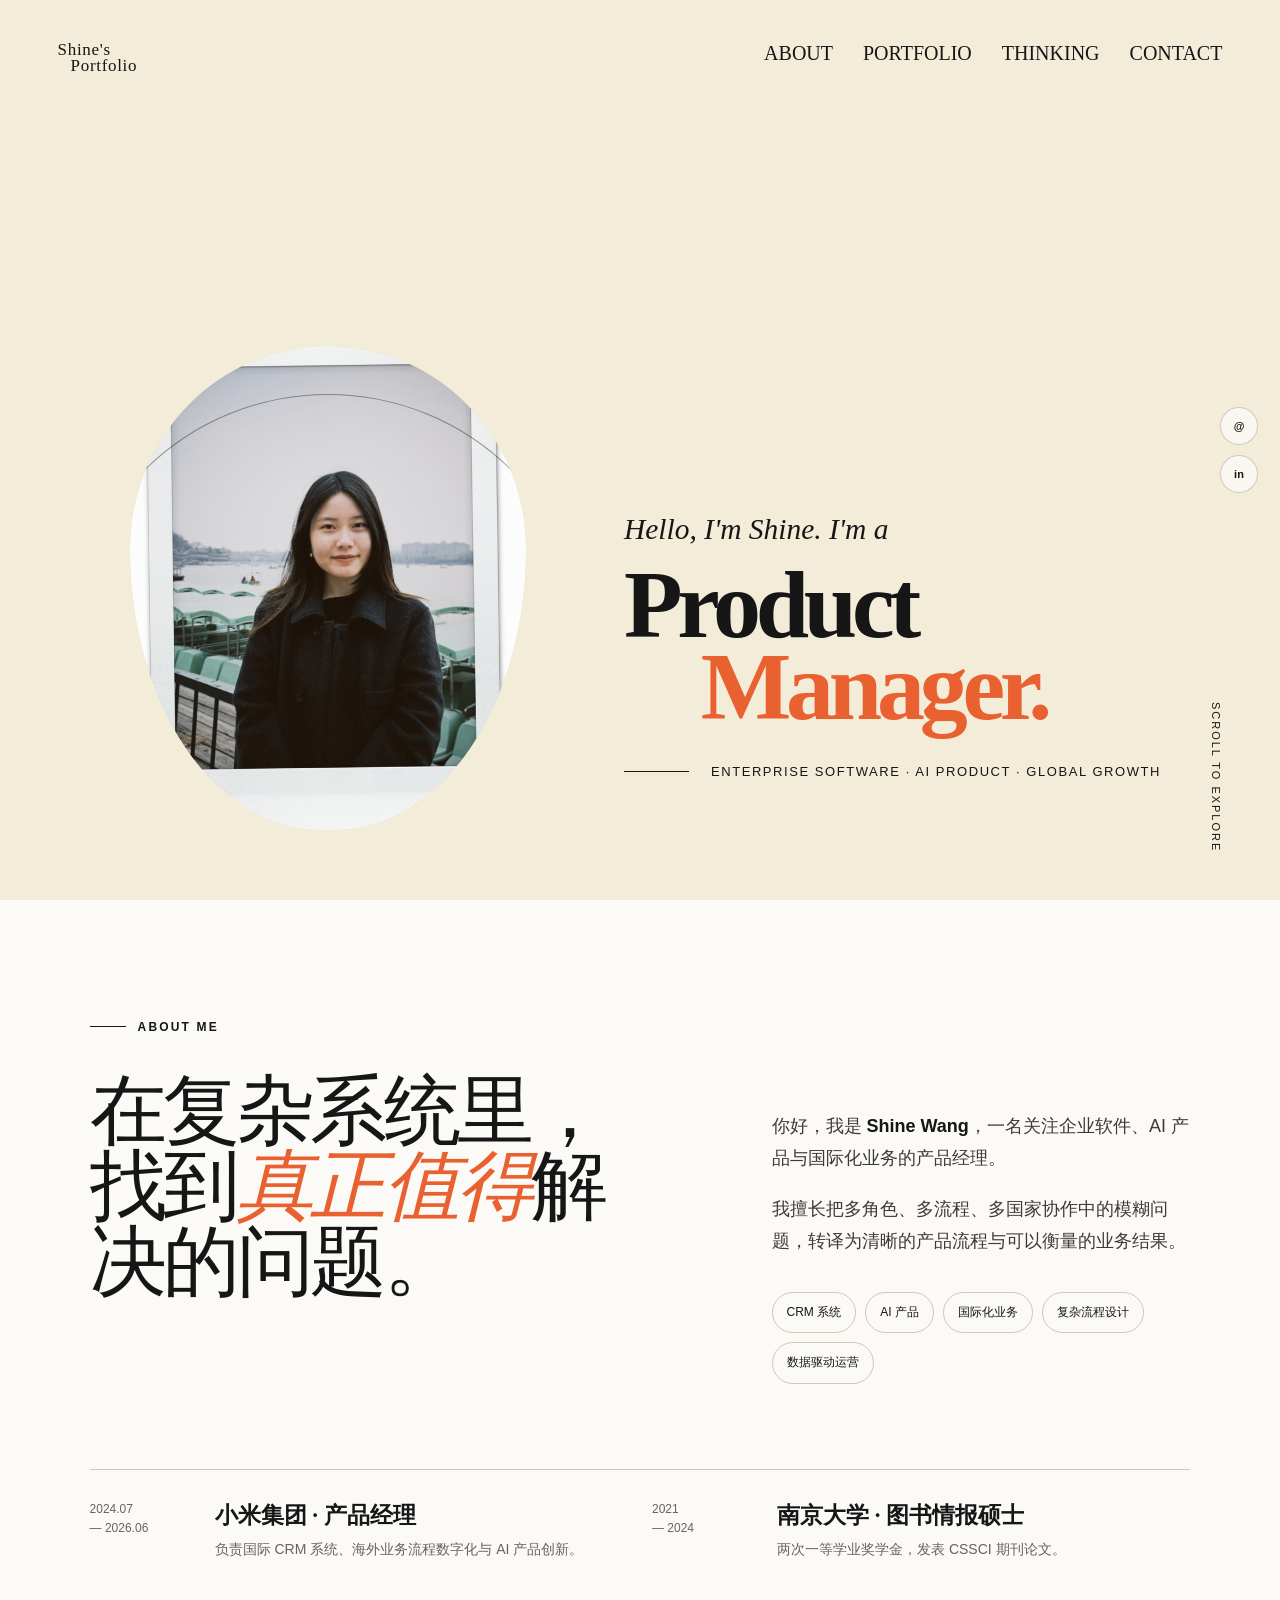
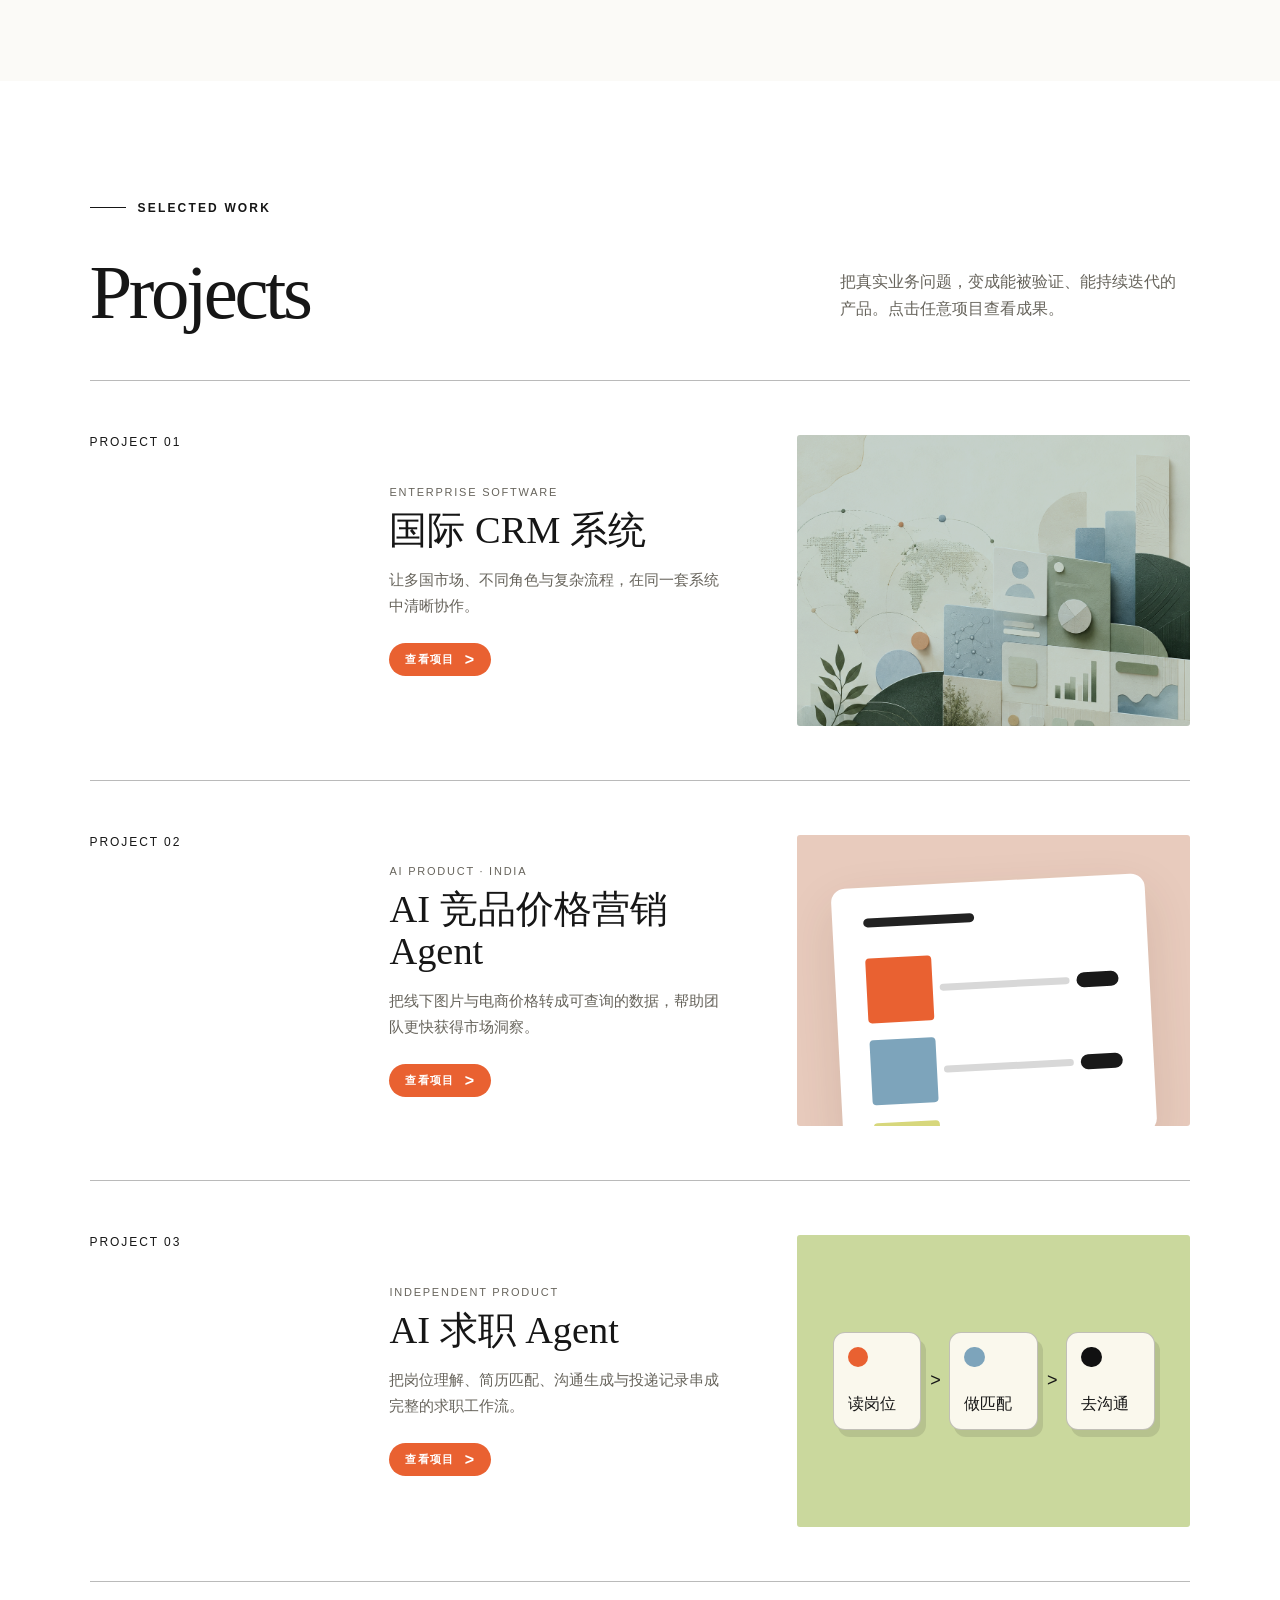
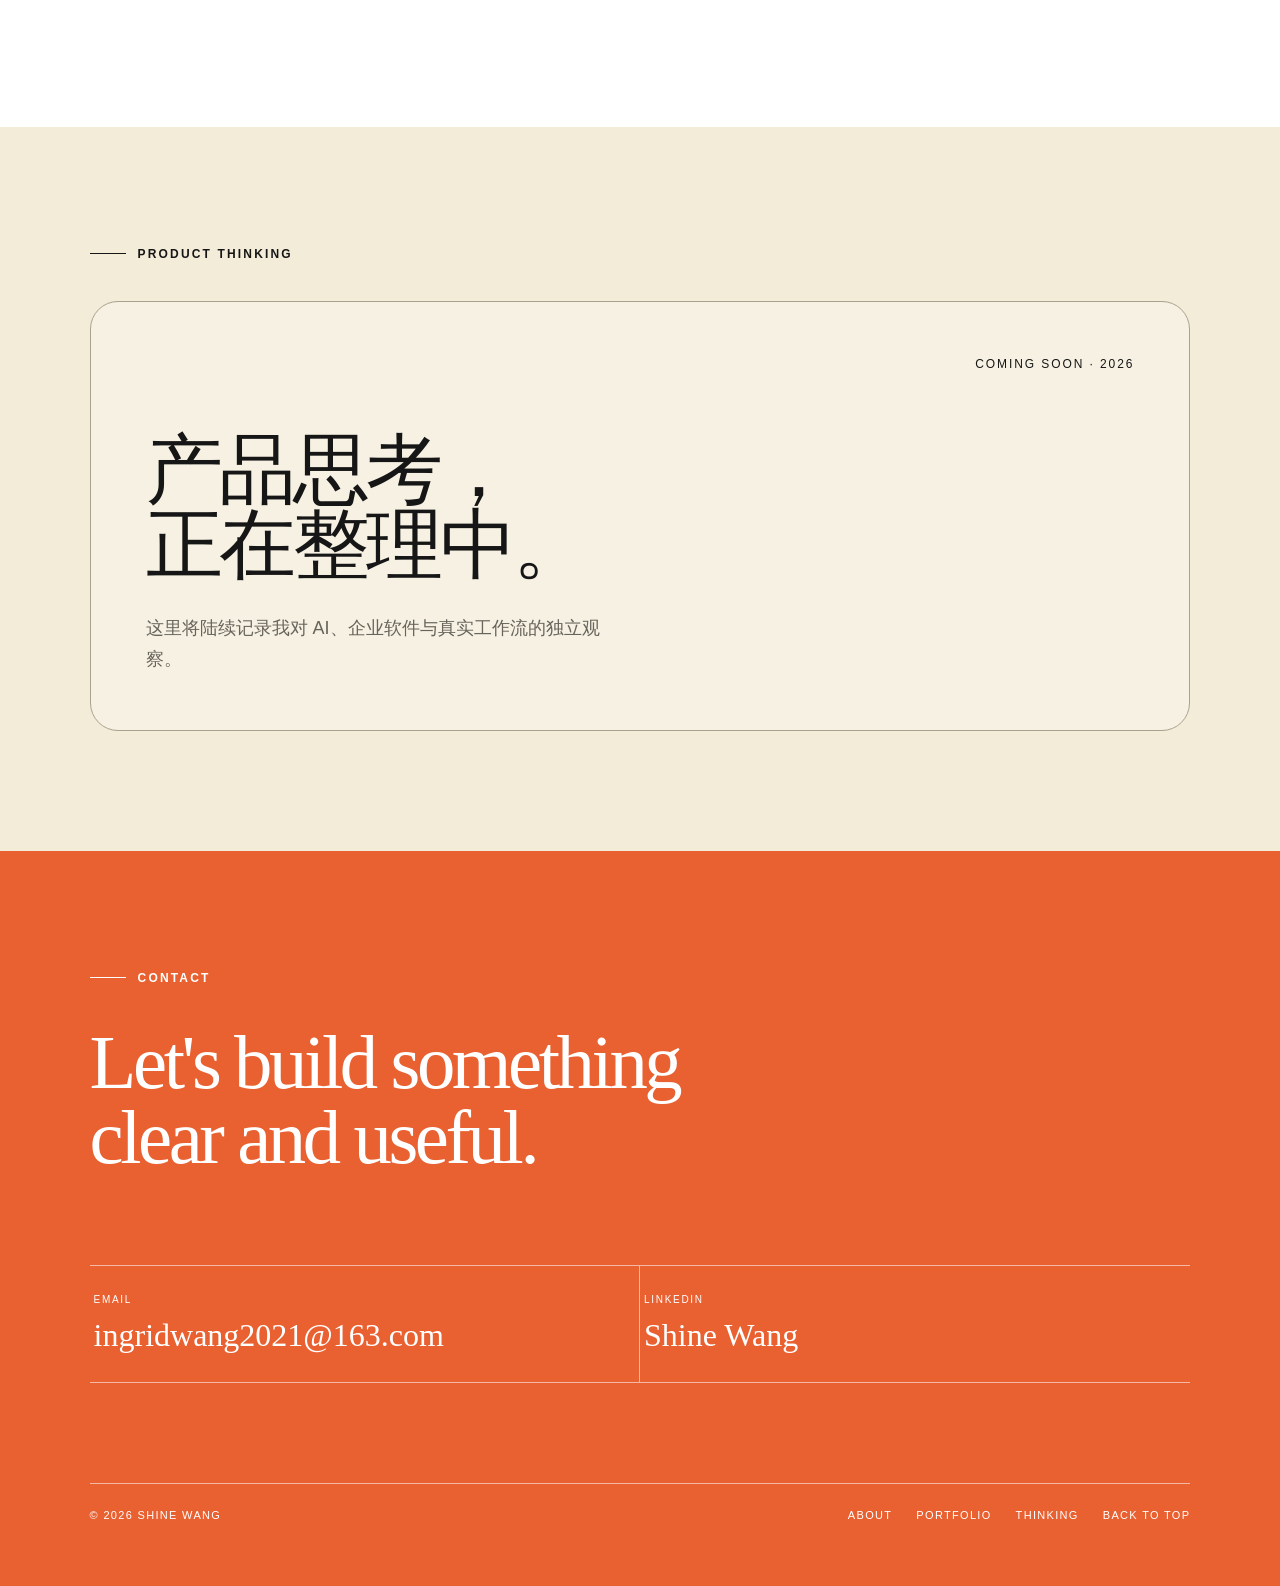
==== commit 7d119874: "Redesign portfolio inspired by editorial layout" ====
--- a/index.html
+++ b/index.html
@@ -1,16 +1,51 @@
-<!doctype html><html lang="zh-CN"><head><meta charset="utf-8"><meta name="viewport" content="width=device-width,initial-scale=1"><meta name="description" content="王海杏 Shine Wang 的个人作品集：CRM 系统、AI 竞品价格营销 Agent 与 AI 求职 Agent。"><title>王海杏 Shine Wang｜Product Portfolio</title><link rel="stylesheet" href="./styles.css?v=20260904-1"></head><body>
-<a class="skip" href="#gallery">跳到作品导航</a><header><a class="brand" href="#gallery"><i>S</i>Shine Wang</a><nav aria-label="主导航"><button class="active" data-select="about">关于我</button><button data-select="work">项目作品</button><button data-select="thinking">产品思考</button><button data-select="contact">联系我</button></nav></header>
-<main><section id="gallery" class="gallery"><div class="intro"><p>PRODUCT PORTFOLIO · 2026</p><h1>把复杂的业务，<br>做成<strong>清晰可用</strong>的产品。</h1><span>点击卡片，阅读完整介绍</span></div><div class="carousel"><div class="cards" aria-live="polite">
-<button class="cover about active" data-card="about"><b>01</b><em>关于我</em><small>SYSTEMS × AI<br>GLOBAL GROWTH</small><img src="./assets/shine-wang-portrait.jpg" alt="王海杏的肖像"></button>
-<button class="cover work" data-card="work"><b>02</b><em>项目作品</em><small>CRM SYSTEM<br>AI AGENTS</small><img src="./assets/project-systems-collage-v1.png" alt="抽象的产品系统拼贴图"></button>
-<button class="cover thinking" data-card="thinking"><b>03</b><em>产品思考</em><small>NOTES ON<br>WHAT'S NEXT</small><i class="orb one"></i><i class="orb two"></i></button>
-<button class="cover contact" data-card="contact"><b>04</b><em>联系我</em><small>LET'S BUILD<br>SOMETHING USEFUL</small><strong>></strong></button>
-</div></div><div class="dots"><button class="active" data-dot="about" aria-label="关于我"></button><button data-dot="work" aria-label="项目作品"></button><button data-dot="thinking" aria-label="产品思考"></button><button data-dot="contact" aria-label="联系我"></button></div></section></main>
-<dialog data-detail="about"><div class="head"><button class="back" data-close>返回作品集</button><nav><button data-select="about">关于我</button><button data-select="work">项目作品</button><button data-select="thinking">产品思考</button><button data-select="contact">联系我</button></nav></div><article class="detail"><p class="eyebrow">01 / ABOUT ME</p><h2>在复杂系统里，<br>找到真正值得解决的问题。</h2><div class="columns"><p class="lead">我是 Shine Wang，一名关注企业软件、AI 产品与国际化业务的产品经理。</p><div><p>我擅长把多角色、多流程、多国家协作中的模糊问题，转译为可落地的产品流程与可衡量的结果。</p><ul class="tags"><li>CRM 系统</li><li>AI 产品</li><li>国际化业务</li><li>复杂流程设计</li><li>数据驱动运营</li><li>英文商务沟通</li></ul></div></div><div class="timeline"><div><b>2024.07 — 2026.06</b><span><small>小米集团 · 北京</small><h3>产品经理｜销售产品部</h3><p>负责国际 CRM 系统、海外业务流程数字化与 AI 产品创新。</p></span></div><div><b>2021 — 2024</b><span><small>南京大学</small><h3>图书情报硕士</h3><p>两次一等学业奖学金，发表 CSSCI 期刊论文。</p></span></div></div></article></dialog>
-<dialog data-detail="work"><div class="head"><button class="back" data-close>返回作品集</button><nav><button data-select="about">关于我</button><button data-select="work">项目作品</button><button data-select="thinking">产品思考</button><button data-select="contact">联系我</button></nav></div><article class="detail"><p class="eyebrow">02 / SELECTED WORK</p><h2>把真实业务问题，<br>变成能被验证的产品。</h2><div class="works">
-<section><b>01</b><div><small>ENTERPRISE SOFTWARE</small><h3>国际 CRM 系统</h3><p>面向海外市场建设销售相关 CRM 能力，推进多国业务规则、预算、审批与执行流程的数字化和标准化。</p><ul><li>调研 7 个海外市场的渠道与业务流程</li><li>完成 16 轮跨职能沟通，拆解 20+ 功能点</li><li>覆盖 12 类授权店场景，支持新市场落地</li></ul></div><strong>7<em>海外市场</em></strong></section>
-<section><b>02</b><div><small>AI PRODUCT · INDIA</small><h3>AI 竞品价格营销 Agent</h3><p>将线下图片与电商平台的竞品价格转为结构化数据，并支持自然语言问答，帮助营销团队快速获取价格洞察。</p><ul><li>图片识别准确率从 27.4% 提升至 99.8%</li><li>沉淀 21,282 条价格数据</li><li>上线首月产生 226 次 AI 问答</li></ul></div><strong>99.8%<em>识别准确率</em></strong></section>
-<section><b>03</b><div><small>INDEPENDENT PRODUCT</small><h3>AI 求职 Agent</h3><p>围绕“看岗位—理解 JD—匹配简历—生成沟通内容—沉淀投递记录”，独立设计并上线 AI 辅助求职工具。</p><ul><li>完成从需求定义、产品设计到 Chrome 扩展上线</li><li>冷启动内容获得 6 万播放、1,000 点赞</li><li>获得 200 名种子用户并持续收集反馈</li></ul></div><strong>60K<em>内容播放</em></strong></section></div></article></dialog>
-<dialog data-detail="thinking"><div class="head"><button class="back" data-close>返回作品集</button><nav><button data-select="about">关于我</button><button data-select="work">项目作品</button><button data-select="thinking">产品思考</button><button data-select="contact">联系我</button></nav></div><article class="detail placeholder"><p class="eyebrow">03 / PRODUCT THINKING</p><h2>产品思考，<br>正在整理中。</h2><p>这里将陆续记录我对 AI、企业软件与真实工作流的独立观察。</p></article></dialog>
-<dialog data-detail="contact"><div class="head"><button class="back" data-close>返回作品集</button><nav><button data-select="about">关于我</button><button data-select="work">项目作品</button><button data-select="thinking">产品思考</button><button data-select="contact">联系我</button></nav></div><article class="detail contact-detail"><p class="eyebrow">04 / CONTACT</p><h2>期待和重视长期价值的<br>团队一起工作。</h2><p>关注 AI、企业软件、国际化业务与商业增长方向的机会。</p><div class="links"><a href="mailto:ingridwang2021@163.com"><small>EMAIL</small><span>ingridwang2021@163.com</span><b>></b></a><a href="https://www.linkedin.com/in/haixing-wang-35b686237" target="_blank" rel="noreferrer"><small>LINKEDIN</small><span>Shine Wang</span><b>></b></a></div></article></dialog>
-<script src="./script.js?v=20260904-1" defer></script></body></html>
+<!doctype html>
+<html lang="zh-CN">
+<head>
+  <meta charset="utf-8">
+  <meta name="viewport" content="width=device-width,initial-scale=1">
+  <meta name="description" content="王海杏 Shine Wang 的产品作品集：国际 CRM 系统、AI 竞品价格营销 Agent 与 AI 求职 Agent。">
+  <meta name="theme-color" content="#f3ecd9">
+  <title>Shine Wang｜Product Portfolio</title>
+  <style>
+    :root{--paper:#f3ecd9;--white:#fbfaf7;--ink:#161616;--muted:#67645c;--line:#cfc8b5;--orange:#e96131;--radius:28px}
+    *{box-sizing:border-box}html{scroll-behavior:smooth}body{margin:0;background:var(--white);color:var(--ink);font-family:Inter,"PingFang SC","Microsoft YaHei",Arial,sans-serif;-webkit-font-smoothing:antialiased}a{color:inherit;text-decoration:none}button{font:inherit;color:inherit}img{display:block;max-width:100%}
+    .skip{position:fixed;left:16px;top:-80px;z-index:100;padding:10px 16px;background:var(--ink);color:#fff;border-radius:99px}.skip:focus{top:16px}
+    .topbar{position:absolute;z-index:20;top:0;left:0;width:100%;display:flex;align-items:flex-start;justify-content:space-between;padding:42px 4.5vw}.brand{font-family:Georgia,"Times New Roman",serif;font-size:17px;line-height:.95;letter-spacing:.04em}.brand span{display:block;margin-left:13px}.topbar nav{display:flex;gap:30px;font-family:Georgia,"Songti SC",serif;font-size:20px;text-transform:uppercase}.topbar nav a,.footer-nav a{position:relative;padding-bottom:5px}.topbar nav a:after,.footer-nav a:after{content:"";position:absolute;left:0;right:100%;bottom:0;height:1px;background:currentColor;transition:right .25s ease}.topbar nav a:hover:after,.topbar nav a.active:after,.footer-nav a:hover:after{right:0}
+    .hero{position:relative;min-height:100svh;background:var(--paper);overflow:hidden;padding:150px 7vw 54px}.hero-inner{min-height:calc(100svh - 204px);max-width:1180px;margin:auto;display:grid;grid-template-columns:.9fr 1.35fr;gap:4.5vw;align-items:end}.portrait-wrap{position:relative;align-self:end;justify-self:end;width:min(31vw,405px);aspect-ratio:.82;border-radius:50% 50% 48% 48%/42% 42% 58% 58%;overflow:hidden;background:#ddd3c3}.portrait-wrap:before{content:"";position:absolute;inset:10% -15% -15%;border:1px solid rgba(22,22,22,.4);border-radius:50%;z-index:2;pointer-events:none}.portrait-wrap img{width:100%;height:100%;object-fit:cover;object-position:50% 42%;filter:saturate(.83) contrast(.98)}.hero-copy{padding-bottom:6vh}.kicker{margin:0 0 18px;font-family:Georgia,"Times New Roman",serif;font-size:clamp(22px,2.3vw,35px);font-style:italic;font-weight:400}h1{margin:0;font-family:Georgia,"Songti SC",serif;font-size:clamp(64px,7.5vw,112px);line-height:.86;letter-spacing:-.055em;font-weight:700}h1 span{display:block;margin-left:6vw;color:var(--orange)}.hero-meta{display:flex;align-items:center;gap:22px;margin-top:35px;font-size:13px;letter-spacing:.12em;text-transform:uppercase}.hero-meta:before{content:"";width:65px;height:1px;background:var(--ink)}.scroll-cue{position:absolute;right:4.5vw;bottom:48px;writing-mode:vertical-rl;font-size:11px;letter-spacing:.18em;text-transform:uppercase}
+    .social-rail{position:fixed;right:22px;top:50%;z-index:15;display:flex;flex-direction:column;gap:10px;transform:translateY(-50%)}.social-rail a{display:grid;place-items:center;width:38px;height:38px;border:1px solid rgba(22,22,22,.2);border-radius:50%;background:rgba(251,250,247,.76);backdrop-filter:blur(7px);font-size:11px;font-weight:700;transition:.2s}.social-rail a:hover{background:var(--orange);border-color:var(--orange);color:#fff;transform:translateY(-2px)}
+    .section{padding:120px 7vw}.section-inner{max-width:1180px;margin:auto}.eyebrow{margin:0 0 40px;font-size:12px;font-weight:700;letter-spacing:.18em;text-transform:uppercase}.eyebrow:before{content:"";display:inline-block;width:36px;height:1px;margin:0 12px 4px 0;background:currentColor}.about{background:var(--white)}.about-grid{display:grid;grid-template-columns:1.15fr .85fr;gap:9vw;align-items:start}.display{margin:0;font-family:Georgia,"Songti SC",serif;font-size:clamp(48px,6vw,88px);line-height:.98;letter-spacing:-.045em;font-weight:500}.display em{color:var(--orange);font-weight:400}.about-copy{padding-top:18px;font-size:18px;line-height:1.8;color:#3d3b36}.about-copy strong{color:var(--ink);font-weight:600}.capabilities{display:flex;flex-wrap:wrap;gap:9px;margin-top:34px}.capabilities span{padding:9px 14px;border:1px solid var(--line);border-radius:99px;font-size:12px;color:var(--ink)}.experience{display:grid;grid-template-columns:1fr 1fr;gap:24px;margin-top:85px;border-top:1px solid var(--line);padding-top:30px}.experience article{display:grid;grid-template-columns:105px 1fr;gap:20px}.experience time{font-size:12px;line-height:1.6;color:var(--muted)}.experience h3{margin:0 0 7px;font-family:Georgia,"Songti SC",serif;font-size:23px}.experience p{margin:0;color:var(--muted);line-height:1.65;font-size:14px}
+    .projects{background:#fff;padding-bottom:145px}.projects-title{display:flex;align-items:flex-end;justify-content:space-between;gap:30px;margin-bottom:50px}.projects-title p{max-width:350px;margin:0 0 8px;line-height:1.65;color:var(--muted)}.case{border-top:1px solid #bababa}.case:last-child{border-bottom:1px solid #bababa}.case summary{list-style:none;cursor:pointer;padding:54px 0;display:grid;grid-template-columns:.72fr 1.05fr 1.2fr;gap:5vw;align-items:center}.case summary::-webkit-details-marker{display:none}.case-index{align-self:start;font-size:12px;letter-spacing:.16em;text-transform:uppercase}.case-copy small{display:block;margin-bottom:12px;color:var(--muted);font-size:11px;letter-spacing:.16em}.case-copy h3{margin:0 0 16px;font-family:Georgia,"Songti SC",serif;font-size:clamp(27px,3vw,45px);line-height:1.08;font-weight:500}.case-copy p{margin:0;color:var(--muted);font-size:15px;line-height:1.72}.open-label{display:inline-flex;align-items:center;gap:10px;margin-top:24px;padding:9px 16px;border-radius:99px;background:var(--orange);color:#fff;font-size:11px;font-weight:700;letter-spacing:.12em;text-transform:uppercase}.open-label:after{content:">";font-size:16px;line-height:.7;transition:transform .25s}details[open] .open-label:after{transform:rotate(90deg)}
+    .case-visual{position:relative;aspect-ratio:1.35;overflow:hidden;border-radius:3px;background:#eee}.case-visual img{width:100%;height:100%;object-fit:cover;transition:transform .65s cubic-bezier(.2,.7,.2,1)}summary:hover .case-visual img{transform:scale(1.035)}.case-detail{display:grid;grid-template-columns:.72fr 2.25fr;gap:5vw;padding:0 0 58px;animation:reveal .35s ease}.case-detail h4{margin:0;font-size:12px;letter-spacing:.15em;text-transform:uppercase}.case-detail ul{margin:0;padding:0;display:grid;grid-template-columns:repeat(3,1fr);gap:28px;list-style:none}.case-detail li{padding-top:16px;border-top:1px solid #d8d8d8;font-size:14px;line-height:1.65;color:#444}.case-detail b{display:block;margin-bottom:6px;font-family:Georgia,serif;font-size:28px;color:var(--orange)}
+    .visual-crm{background:#c8dce1}.visual-crm img{mix-blend-mode:multiply}.visual-price{display:grid;place-items:center;background:#e8cbbd}.price-board{width:80%;height:74%;padding:8%;background:#fff;border-radius:14px;box-shadow:0 20px 50px rgba(76,43,25,.13);transform:rotate(-3deg)}.price-head{width:44%;height:9px;background:#222;border-radius:9px;margin-bottom:12%}.price-row{display:grid;grid-template-columns:1fr 2fr .65fr;gap:7px;align-items:center;margin:7% 0}.price-row i{aspect-ratio:1;border-radius:4px;background:var(--orange)}.price-row:nth-child(3) i{background:#7da4bb}.price-row:nth-child(4) i{background:#d7d77c}.price-row span{height:7px;background:#d8d8d8;border-radius:6px}.price-row b{height:15px;background:#191919;border-radius:9px}.visual-job{background:#cad89d;padding:9%;display:flex;align-items:center;justify-content:center}.job-flow{width:100%;display:grid;grid-template-columns:1fr 28px 1fr 28px 1fr;align-items:center}.job-flow div{aspect-ratio:.9;border:1px solid rgba(22,22,22,.25);border-radius:12px;background:#faf8ed;display:flex;flex-direction:column;justify-content:flex-end;padding:14px;font-family:Georgia,serif;font-size:16px;box-shadow:5px 7px 0 rgba(22,22,22,.11)}.job-flow div:before{content:"";width:35%;aspect-ratio:1;border-radius:50%;background:var(--orange);margin-bottom:auto}.job-flow div:nth-of-type(2):before{background:#7da4bb}.job-flow div:nth-of-type(3):before{background:#111}.job-flow i{text-align:center;font-style:normal;font-size:18px}
+    .thinking{background:var(--paper)}.thinking-card{min-height:430px;display:flex;flex-direction:column;justify-content:space-between;padding:55px;border:1px solid #a9a28f;border-radius:var(--radius);background:rgba(255,255,255,.23)}.thinking-card span{align-self:flex-end;font-size:12px;letter-spacing:.16em}.thinking-card p{max-width:470px;margin:30px 0 0;font-size:18px;line-height:1.7;color:var(--muted)}
+    .contact{background:var(--orange);color:#fff;padding-bottom:60px}.contact .display{max-width:980px}.contact-links{display:grid;grid-template-columns:1fr 1fr;margin-top:90px;border-top:1px solid rgba(255,255,255,.55)}.contact-links a{padding:28px 4px;border-bottom:1px solid rgba(255,255,255,.55);font-family:Georgia,"Times New Roman",serif;font-size:clamp(20px,2.5vw,34px)}.contact-links a:nth-child(odd){border-right:1px solid rgba(255,255,255,.55)}.contact-links small{display:block;margin-bottom:12px;font-family:Arial,sans-serif;font-size:10px;letter-spacing:.17em}footer{display:flex;justify-content:space-between;gap:30px;margin-top:100px;padding-top:25px;border-top:1px solid rgba(255,255,255,.55);font-size:11px;letter-spacing:.12em;text-transform:uppercase}.footer-nav{display:flex;gap:24px}.reveal{opacity:0;transform:translateY(22px);transition:opacity .7s ease,transform .7s ease}.reveal.visible{opacity:1;transform:none}
+    @keyframes reveal{from{opacity:0;transform:translateY(-10px)}to{opacity:1;transform:none}}
+    @media (max-width:850px){.topbar{padding:28px 24px}.topbar nav{gap:16px;font-size:14px}.hero{padding:130px 24px 45px;min-height:auto}.hero-inner{min-height:720px;grid-template-columns:1fr;align-content:end;gap:35px}.portrait-wrap{justify-self:start;width:min(72vw,380px)}.hero-copy{padding:0}.hero-copy h1 span{margin-left:0}.scroll-cue,.social-rail{display:none}.section{padding:88px 24px}.about-grid{grid-template-columns:1fr;gap:28px}.experience{grid-template-columns:1fr;gap:35px;margin-top:60px}.projects-title{align-items:start;flex-direction:column}.case summary{grid-template-columns:1fr;gap:22px;padding:42px 0}.case-index{order:0}.case-copy{order:2}.case-visual{order:1}.case-detail{grid-template-columns:1fr;gap:25px}.case-detail ul{grid-template-columns:1fr;gap:14px}.thinking-card{min-height:390px;padding:34px}.contact-links{grid-template-columns:1fr;margin-top:55px}.contact-links a:nth-child(odd){border-right:0}footer{flex-direction:column}.footer-nav{flex-wrap:wrap}}
+    @media (max-width:500px){.brand{font-size:14px}.topbar nav{max-width:230px;justify-content:flex-end;flex-wrap:wrap;row-gap:10px}.hero-inner{min-height:690px}.hero-meta{font-size:10px}.experience article{grid-template-columns:1fr;gap:5px}.display{font-size:45px}.contact-links a{font-size:20px}.job-flow{grid-template-columns:1fr 18px 1fr 18px 1fr}.job-flow div{padding:8px;font-size:11px}}
+    @media (prefers-reduced-motion:reduce){html{scroll-behavior:auto}.reveal{opacity:1;transform:none;transition:none}}
+  </style>
+</head>
+<body>
+  <a class="skip" href="#work">跳到项目作品</a>
+  <header class="topbar"><a class="brand" href="#home">Shine's<span>Portfolio</span></a><nav aria-label="主导航"><a href="#about">ABOUT</a><a href="#work">PORTFOLIO</a><a href="#thinking">THINKING</a><a href="#contact">CONTACT</a></nav></header>
+  <aside class="social-rail" aria-label="联系方式"><a href="mailto:ingridwang2021@163.com" aria-label="发送邮件">@</a><a href="https://www.linkedin.com/in/haixing-wang-35b686237" target="_blank" rel="noreferrer" aria-label="LinkedIn">in</a></aside>
+  <main>
+    <section class="hero" id="home"><div class="hero-inner"><figure class="portrait-wrap"><img src="./assets/shine-wang-portrait.jpg" alt="王海杏 Shine Wang"></figure><div class="hero-copy"><p class="kicker">Hello, I'm Shine. I'm a</p><h1>Product<span>Manager.</span></h1><p class="hero-meta">Enterprise Software · AI Product · Global Growth</p></div></div><a class="scroll-cue" href="#about">Scroll to explore</a></section>
+    <section class="section about" id="about"><div class="section-inner"><p class="eyebrow reveal">About me</p><div class="about-grid"><h2 class="display reveal">在复杂系统里，找到<em>真正值得</em>解决的问题。</h2><div class="about-copy reveal"><p>你好，我是 <strong>Shine Wang</strong>，一名关注企业软件、AI 产品与国际化业务的产品经理。</p><p>我擅长把多角色、多流程、多国家协作中的模糊问题，转译为清晰的产品流程与可以衡量的业务结果。</p><div class="capabilities"><span>CRM 系统</span><span>AI 产品</span><span>国际化业务</span><span>复杂流程设计</span><span>数据驱动运营</span></div></div></div><div class="experience reveal"><article><time>2024.07<br>— 2026.06</time><div><h3>小米集团 · 产品经理</h3><p>负责国际 CRM 系统、海外业务流程数字化与 AI 产品创新。</p></div></article><article><time>2021<br>— 2024</time><div><h3>南京大学 · 图书情报硕士</h3><p>两次一等学业奖学金，发表 CSSCI 期刊论文。</p></div></article></div></div></section>
+    <section class="section projects" id="work"><div class="section-inner"><p class="eyebrow reveal">Selected work</p><div class="projects-title reveal"><h2 class="display">Projects</h2><p>把真实业务问题，变成能被验证、能持续迭代的产品。点击任意项目查看成果。</p></div>
+      <details class="case reveal" id="crm"><summary><span class="case-index">Project 01</span><div class="case-copy"><small>ENTERPRISE SOFTWARE</small><h3>国际 CRM 系统</h3><p>让多国市场、不同角色与复杂流程，在同一套系统中清晰协作。</p><span class="open-label">查看项目</span></div><div class="case-visual visual-crm"><img src="./assets/project-systems-collage-v1.png" alt="国际 CRM 系统项目视觉"></div></summary><div class="case-detail"><h4>Impact</h4><ul><li><b>7</b>调研 7 个海外市场的业务流程</li><li><b>20+</b>拆解并推进 20 多个功能点</li><li><b>12</b>覆盖 12 类授权店业务场景</li></ul></div></details>
+      <details class="case reveal" id="price-agent"><summary><span class="case-index">Project 02</span><div class="case-copy"><small>AI PRODUCT · INDIA</small><h3>AI 竞品价格营销 Agent</h3><p>把线下图片与电商价格转成可查询的数据，帮助团队更快获得市场洞察。</p><span class="open-label">查看项目</span></div><div class="case-visual visual-price" aria-label="AI 价格洞察视觉"><div class="price-board"><div class="price-head"></div><div class="price-row"><i></i><span></span><b></b></div><div class="price-row"><i></i><span></span><b></b></div><div class="price-row"><i></i><span></span><b></b></div></div></div></summary><div class="case-detail"><h4>Impact</h4><ul><li><b>99.8%</b>图片识别准确率</li><li><b>21,282</b>沉淀竞品价格数据</li><li><b>226</b>上线首月 AI 问答次数</li></ul></div></details>
+      <details class="case reveal" id="job-agent"><summary><span class="case-index">Project 03</span><div class="case-copy"><small>INDEPENDENT PRODUCT</small><h3>AI 求职 Agent</h3><p>把岗位理解、简历匹配、沟通生成与投递记录串成完整的求职工作流。</p><span class="open-label">查看项目</span></div><div class="case-visual visual-job" aria-label="AI 求职工作流视觉"><div class="job-flow"><div>读岗位</div><i>&gt;</i><div>做匹配</div><i>&gt;</i><div>去沟通</div></div></div></summary><div class="case-detail"><h4>Impact</h4><ul><li><b>0→1</b>完成产品设计与 Chrome 扩展上线</li><li><b>60K</b>冷启动内容播放</li><li><b>200</b>获得首批种子用户</li></ul></div></details>
+    </div></section>
+    <section class="section thinking" id="thinking"><div class="section-inner"><p class="eyebrow reveal">Product thinking</p><div class="thinking-card reveal"><span>COMING SOON · 2026</span><div><h2 class="display">产品思考，<br>正在整理中。</h2><p>这里将陆续记录我对 AI、企业软件与真实工作流的独立观察。</p></div></div></div></section>
+    <section class="section contact" id="contact"><div class="section-inner"><p class="eyebrow reveal">Contact</p><h2 class="display reveal">Let's build something<br>clear and useful.</h2><div class="contact-links reveal"><a href="mailto:ingridwang2021@163.com"><small>EMAIL</small>ingridwang2021@163.com</a><a href="https://www.linkedin.com/in/haixing-wang-35b686237" target="_blank" rel="noreferrer"><small>LINKEDIN</small>Shine Wang</a></div><footer><span>© 2026 Shine Wang</span><nav class="footer-nav"><a href="#about">About</a><a href="#work">Portfolio</a><a href="#thinking">Thinking</a><a href="#home">Back to top</a></nav></footer></div></section>
+  </main>
+  <script>
+    const reduceMotion=matchMedia('(prefers-reduced-motion: reduce)').matches;
+    const reveals=document.querySelectorAll('.reveal');
+    const revealObserver=new IntersectionObserver(entries=>entries.forEach(entry=>{if(entry.isIntersecting){entry.target.classList.add('visible');revealObserver.unobserve(entry.target)}}),{threshold:.12});reveals.forEach(el=>revealObserver.observe(el));
+    const links=[...document.querySelectorAll('.topbar nav a')];const sections=[...document.querySelectorAll('main>section[id]')];const navObserver=new IntersectionObserver(entries=>entries.forEach(entry=>{if(entry.isIntersecting){links.forEach(link=>link.classList.toggle('active',link.hash==='#'+entry.target.id))}}),{rootMargin:'-35% 0px -55%'});sections.forEach(section=>navObserver.observe(section));
+    document.querySelectorAll('.case').forEach(item=>item.addEventListener('toggle',()=>{item.querySelector('.open-label').childNodes[0].nodeValue=item.open?'收起项目':'查看项目';if(item.open&&!reduceMotion)setTimeout(()=>item.scrollIntoView({behavior:'smooth',block:'center'}),120)}));
+  </script>
+</body>
+</html>
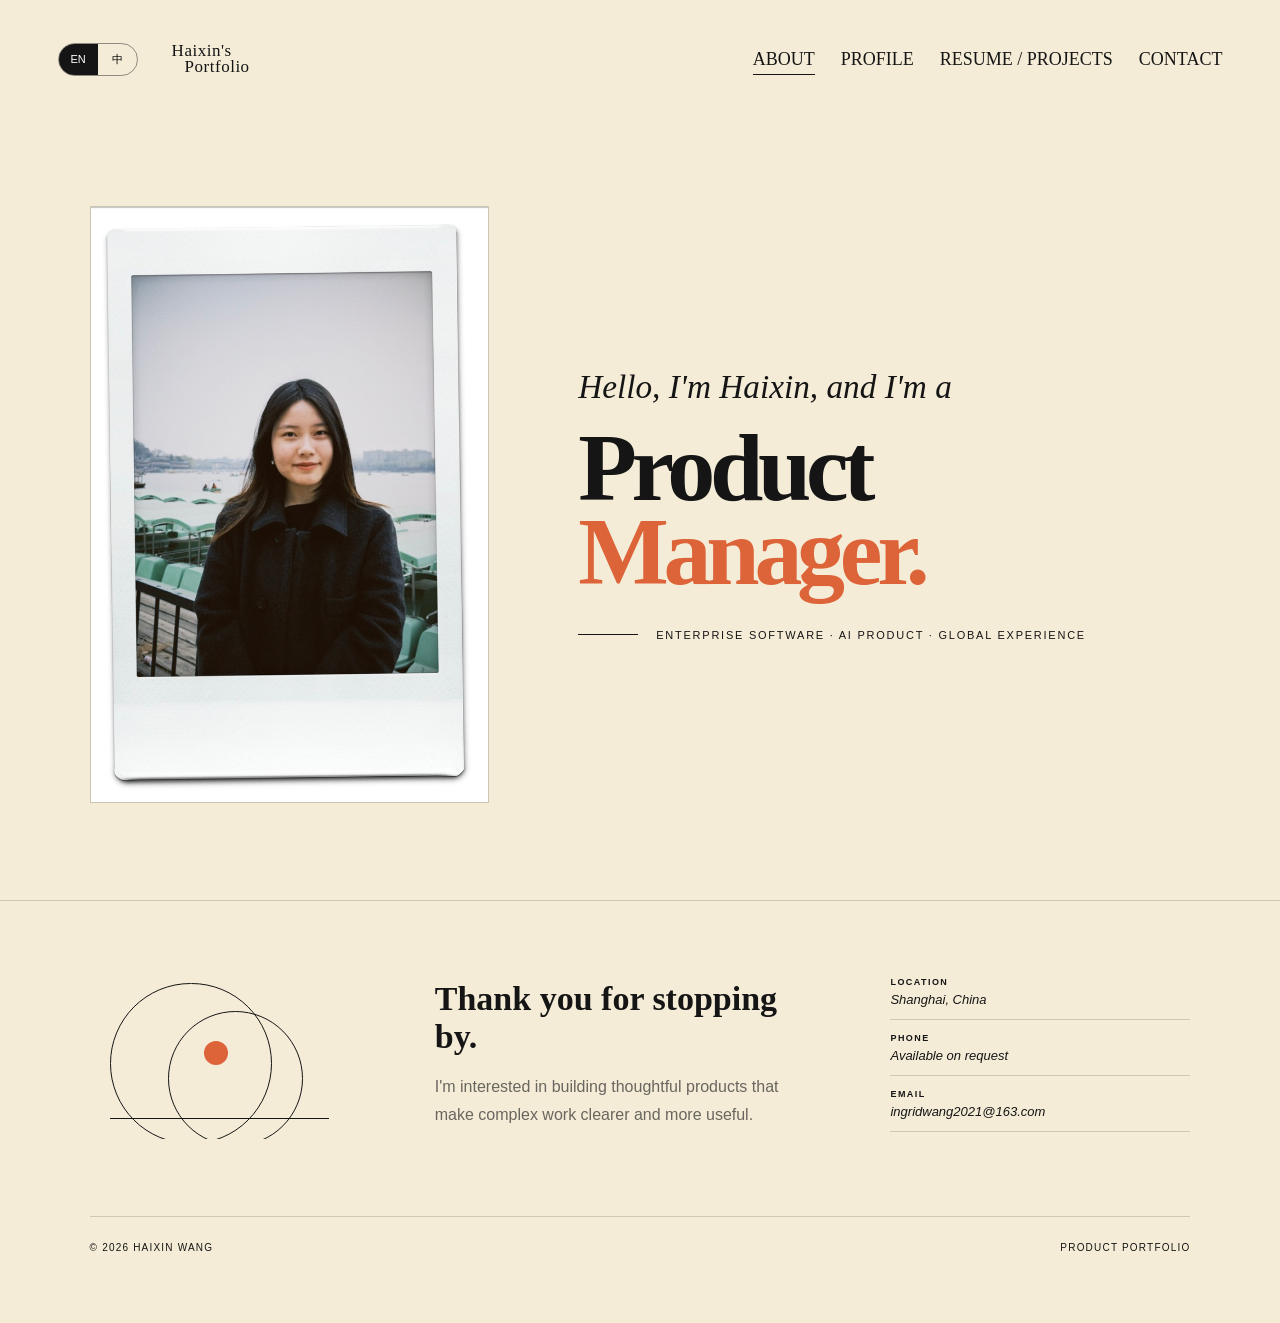
==== commit c8a5c702: "Refine portfolio navigation, bilingual pages, resume and contact" ====
--- a/index.html
+++ b/index.html
@@ -1,51 +1,82 @@
 <!doctype html>
-<html lang="zh-CN">
+<html lang="en">
 <head>
   <meta charset="utf-8">
   <meta name="viewport" content="width=device-width,initial-scale=1">
-  <meta name="description" content="王海杏 Shine Wang 的产品作品集：国际 CRM 系统、AI 竞品价格营销 Agent 与 AI 求职 Agent。">
-  <meta name="theme-color" content="#f3ecd9">
-  <title>Shine Wang｜Product Portfolio</title>
+  <meta name="description" content="Haixin Wang's product portfolio — CRM systems and AI products.">
+  <meta name="theme-color" content="#f4ecd7">
+  <title>Haixin Wang | Product Portfolio</title>
   <style>
-    :root{--paper:#f3ecd9;--white:#fbfaf7;--ink:#161616;--muted:#67645c;--line:#cfc8b5;--orange:#e96131;--radius:28px}
-    *{box-sizing:border-box}html{scroll-behavior:smooth}body{margin:0;background:var(--white);color:var(--ink);font-family:Inter,"PingFang SC","Microsoft YaHei",Arial,sans-serif;-webkit-font-smoothing:antialiased}a{color:inherit;text-decoration:none}button{font:inherit;color:inherit}img{display:block;max-width:100%}
-    .skip{position:fixed;left:16px;top:-80px;z-index:100;padding:10px 16px;background:var(--ink);color:#fff;border-radius:99px}.skip:focus{top:16px}
-    .topbar{position:absolute;z-index:20;top:0;left:0;width:100%;display:flex;align-items:flex-start;justify-content:space-between;padding:42px 4.5vw}.brand{font-family:Georgia,"Times New Roman",serif;font-size:17px;line-height:.95;letter-spacing:.04em}.brand span{display:block;margin-left:13px}.topbar nav{display:flex;gap:30px;font-family:Georgia,"Songti SC",serif;font-size:20px;text-transform:uppercase}.topbar nav a,.footer-nav a{position:relative;padding-bottom:5px}.topbar nav a:after,.footer-nav a:after{content:"";position:absolute;left:0;right:100%;bottom:0;height:1px;background:currentColor;transition:right .25s ease}.topbar nav a:hover:after,.topbar nav a.active:after,.footer-nav a:hover:after{right:0}
-    .hero{position:relative;min-height:100svh;background:var(--paper);overflow:hidden;padding:150px 7vw 54px}.hero-inner{min-height:calc(100svh - 204px);max-width:1180px;margin:auto;display:grid;grid-template-columns:.9fr 1.35fr;gap:4.5vw;align-items:end}.portrait-wrap{position:relative;align-self:end;justify-self:end;width:min(31vw,405px);aspect-ratio:.82;border-radius:50% 50% 48% 48%/42% 42% 58% 58%;overflow:hidden;background:#ddd3c3}.portrait-wrap:before{content:"";position:absolute;inset:10% -15% -15%;border:1px solid rgba(22,22,22,.4);border-radius:50%;z-index:2;pointer-events:none}.portrait-wrap img{width:100%;height:100%;object-fit:cover;object-position:50% 42%;filter:saturate(.83) contrast(.98)}.hero-copy{padding-bottom:6vh}.kicker{margin:0 0 18px;font-family:Georgia,"Times New Roman",serif;font-size:clamp(22px,2.3vw,35px);font-style:italic;font-weight:400}h1{margin:0;font-family:Georgia,"Songti SC",serif;font-size:clamp(64px,7.5vw,112px);line-height:.86;letter-spacing:-.055em;font-weight:700}h1 span{display:block;margin-left:6vw;color:var(--orange)}.hero-meta{display:flex;align-items:center;gap:22px;margin-top:35px;font-size:13px;letter-spacing:.12em;text-transform:uppercase}.hero-meta:before{content:"";width:65px;height:1px;background:var(--ink)}.scroll-cue{position:absolute;right:4.5vw;bottom:48px;writing-mode:vertical-rl;font-size:11px;letter-spacing:.18em;text-transform:uppercase}
-    .social-rail{position:fixed;right:22px;top:50%;z-index:15;display:flex;flex-direction:column;gap:10px;transform:translateY(-50%)}.social-rail a{display:grid;place-items:center;width:38px;height:38px;border:1px solid rgba(22,22,22,.2);border-radius:50%;background:rgba(251,250,247,.76);backdrop-filter:blur(7px);font-size:11px;font-weight:700;transition:.2s}.social-rail a:hover{background:var(--orange);border-color:var(--orange);color:#fff;transform:translateY(-2px)}
-    .section{padding:120px 7vw}.section-inner{max-width:1180px;margin:auto}.eyebrow{margin:0 0 40px;font-size:12px;font-weight:700;letter-spacing:.18em;text-transform:uppercase}.eyebrow:before{content:"";display:inline-block;width:36px;height:1px;margin:0 12px 4px 0;background:currentColor}.about{background:var(--white)}.about-grid{display:grid;grid-template-columns:1.15fr .85fr;gap:9vw;align-items:start}.display{margin:0;font-family:Georgia,"Songti SC",serif;font-size:clamp(48px,6vw,88px);line-height:.98;letter-spacing:-.045em;font-weight:500}.display em{color:var(--orange);font-weight:400}.about-copy{padding-top:18px;font-size:18px;line-height:1.8;color:#3d3b36}.about-copy strong{color:var(--ink);font-weight:600}.capabilities{display:flex;flex-wrap:wrap;gap:9px;margin-top:34px}.capabilities span{padding:9px 14px;border:1px solid var(--line);border-radius:99px;font-size:12px;color:var(--ink)}.experience{display:grid;grid-template-columns:1fr 1fr;gap:24px;margin-top:85px;border-top:1px solid var(--line);padding-top:30px}.experience article{display:grid;grid-template-columns:105px 1fr;gap:20px}.experience time{font-size:12px;line-height:1.6;color:var(--muted)}.experience h3{margin:0 0 7px;font-family:Georgia,"Songti SC",serif;font-size:23px}.experience p{margin:0;color:var(--muted);line-height:1.65;font-size:14px}
-    .projects{background:#fff;padding-bottom:145px}.projects-title{display:flex;align-items:flex-end;justify-content:space-between;gap:30px;margin-bottom:50px}.projects-title p{max-width:350px;margin:0 0 8px;line-height:1.65;color:var(--muted)}.case{border-top:1px solid #bababa}.case:last-child{border-bottom:1px solid #bababa}.case summary{list-style:none;cursor:pointer;padding:54px 0;display:grid;grid-template-columns:.72fr 1.05fr 1.2fr;gap:5vw;align-items:center}.case summary::-webkit-details-marker{display:none}.case-index{align-self:start;font-size:12px;letter-spacing:.16em;text-transform:uppercase}.case-copy small{display:block;margin-bottom:12px;color:var(--muted);font-size:11px;letter-spacing:.16em}.case-copy h3{margin:0 0 16px;font-family:Georgia,"Songti SC",serif;font-size:clamp(27px,3vw,45px);line-height:1.08;font-weight:500}.case-copy p{margin:0;color:var(--muted);font-size:15px;line-height:1.72}.open-label{display:inline-flex;align-items:center;gap:10px;margin-top:24px;padding:9px 16px;border-radius:99px;background:var(--orange);color:#fff;font-size:11px;font-weight:700;letter-spacing:.12em;text-transform:uppercase}.open-label:after{content:">";font-size:16px;line-height:.7;transition:transform .25s}details[open] .open-label:after{transform:rotate(90deg)}
-    .case-visual{position:relative;aspect-ratio:1.35;overflow:hidden;border-radius:3px;background:#eee}.case-visual img{width:100%;height:100%;object-fit:cover;transition:transform .65s cubic-bezier(.2,.7,.2,1)}summary:hover .case-visual img{transform:scale(1.035)}.case-detail{display:grid;grid-template-columns:.72fr 2.25fr;gap:5vw;padding:0 0 58px;animation:reveal .35s ease}.case-detail h4{margin:0;font-size:12px;letter-spacing:.15em;text-transform:uppercase}.case-detail ul{margin:0;padding:0;display:grid;grid-template-columns:repeat(3,1fr);gap:28px;list-style:none}.case-detail li{padding-top:16px;border-top:1px solid #d8d8d8;font-size:14px;line-height:1.65;color:#444}.case-detail b{display:block;margin-bottom:6px;font-family:Georgia,serif;font-size:28px;color:var(--orange)}
-    .visual-crm{background:#c8dce1}.visual-crm img{mix-blend-mode:multiply}.visual-price{display:grid;place-items:center;background:#e8cbbd}.price-board{width:80%;height:74%;padding:8%;background:#fff;border-radius:14px;box-shadow:0 20px 50px rgba(76,43,25,.13);transform:rotate(-3deg)}.price-head{width:44%;height:9px;background:#222;border-radius:9px;margin-bottom:12%}.price-row{display:grid;grid-template-columns:1fr 2fr .65fr;gap:7px;align-items:center;margin:7% 0}.price-row i{aspect-ratio:1;border-radius:4px;background:var(--orange)}.price-row:nth-child(3) i{background:#7da4bb}.price-row:nth-child(4) i{background:#d7d77c}.price-row span{height:7px;background:#d8d8d8;border-radius:6px}.price-row b{height:15px;background:#191919;border-radius:9px}.visual-job{background:#cad89d;padding:9%;display:flex;align-items:center;justify-content:center}.job-flow{width:100%;display:grid;grid-template-columns:1fr 28px 1fr 28px 1fr;align-items:center}.job-flow div{aspect-ratio:.9;border:1px solid rgba(22,22,22,.25);border-radius:12px;background:#faf8ed;display:flex;flex-direction:column;justify-content:flex-end;padding:14px;font-family:Georgia,serif;font-size:16px;box-shadow:5px 7px 0 rgba(22,22,22,.11)}.job-flow div:before{content:"";width:35%;aspect-ratio:1;border-radius:50%;background:var(--orange);margin-bottom:auto}.job-flow div:nth-of-type(2):before{background:#7da4bb}.job-flow div:nth-of-type(3):before{background:#111}.job-flow i{text-align:center;font-style:normal;font-size:18px}
-    .thinking{background:var(--paper)}.thinking-card{min-height:430px;display:flex;flex-direction:column;justify-content:space-between;padding:55px;border:1px solid #a9a28f;border-radius:var(--radius);background:rgba(255,255,255,.23)}.thinking-card span{align-self:flex-end;font-size:12px;letter-spacing:.16em}.thinking-card p{max-width:470px;margin:30px 0 0;font-size:18px;line-height:1.7;color:var(--muted)}
-    .contact{background:var(--orange);color:#fff;padding-bottom:60px}.contact .display{max-width:980px}.contact-links{display:grid;grid-template-columns:1fr 1fr;margin-top:90px;border-top:1px solid rgba(255,255,255,.55)}.contact-links a{padding:28px 4px;border-bottom:1px solid rgba(255,255,255,.55);font-family:Georgia,"Times New Roman",serif;font-size:clamp(20px,2.5vw,34px)}.contact-links a:nth-child(odd){border-right:1px solid rgba(255,255,255,.55)}.contact-links small{display:block;margin-bottom:12px;font-family:Arial,sans-serif;font-size:10px;letter-spacing:.17em}footer{display:flex;justify-content:space-between;gap:30px;margin-top:100px;padding-top:25px;border-top:1px solid rgba(255,255,255,.55);font-size:11px;letter-spacing:.12em;text-transform:uppercase}.footer-nav{display:flex;gap:24px}.reveal{opacity:0;transform:translateY(22px);transition:opacity .7s ease,transform .7s ease}.reveal.visible{opacity:1;transform:none}
-    @keyframes reveal{from{opacity:0;transform:translateY(-10px)}to{opacity:1;transform:none}}
-    @media (max-width:850px){.topbar{padding:28px 24px}.topbar nav{gap:16px;font-size:14px}.hero{padding:130px 24px 45px;min-height:auto}.hero-inner{min-height:720px;grid-template-columns:1fr;align-content:end;gap:35px}.portrait-wrap{justify-self:start;width:min(72vw,380px)}.hero-copy{padding:0}.hero-copy h1 span{margin-left:0}.scroll-cue,.social-rail{display:none}.section{padding:88px 24px}.about-grid{grid-template-columns:1fr;gap:28px}.experience{grid-template-columns:1fr;gap:35px;margin-top:60px}.projects-title{align-items:start;flex-direction:column}.case summary{grid-template-columns:1fr;gap:22px;padding:42px 0}.case-index{order:0}.case-copy{order:2}.case-visual{order:1}.case-detail{grid-template-columns:1fr;gap:25px}.case-detail ul{grid-template-columns:1fr;gap:14px}.thinking-card{min-height:390px;padding:34px}.contact-links{grid-template-columns:1fr;margin-top:55px}.contact-links a:nth-child(odd){border-right:0}footer{flex-direction:column}.footer-nav{flex-wrap:wrap}}
-    @media (max-width:500px){.brand{font-size:14px}.topbar nav{max-width:230px;justify-content:flex-end;flex-wrap:wrap;row-gap:10px}.hero-inner{min-height:690px}.hero-meta{font-size:10px}.experience article{grid-template-columns:1fr;gap:5px}.display{font-size:45px}.contact-links a{font-size:20px}.job-flow{grid-template-columns:1fr 18px 1fr 18px 1fr}.job-flow div{padding:8px;font-size:11px}}
-    @media (prefers-reduced-motion:reduce){html{scroll-behavior:auto}.reveal{opacity:1;transform:none;transition:none}}
+    :root{--cream:#f4ecd7;--paper:#fbfaf6;--white:#fff;--ink:#151515;--muted:#69665f;--line:#cfc8b5;--orange:#dd6339;--blue:#cbdde3;--green:#d9e1b0;--purple:#c9bddd}
+    *{box-sizing:border-box}html{scroll-behavior:smooth}body{margin:0;background:var(--paper);color:var(--ink);font-family:Inter,"PingFang SC","Microsoft YaHei",Arial,sans-serif;-webkit-font-smoothing:antialiased}a{color:inherit;text-decoration:none}button{font:inherit}img{display:block;max-width:100%}.serif{font-family:Georgia,"Times New Roman","Songti SC",serif}
+    .site-header{position:relative;z-index:50;display:grid;grid-template-columns:auto 1fr auto;align-items:center;gap:34px;min-height:118px;padding:25px 4.5vw;background:var(--cream)}
+    .language{display:flex;border:1px solid rgba(21,21,21,.45);border-radius:99px;overflow:hidden}.language button{width:39px;height:31px;padding:0;border:0;background:transparent;cursor:pointer;font-size:11px}.language button.active{background:var(--ink);color:#fff}
+    .brand{justify-self:start;font-family:Georgia,"Times New Roman",serif;font-size:17px;line-height:.92;letter-spacing:.03em}.brand span{display:block;margin-left:13px}
+    .main-nav{display:flex;justify-content:flex-end;gap:26px;align-items:center}.main-nav a{position:relative;padding:7px 0;font-family:Georgia,"Times New Roman",serif;font-size:18px;white-space:nowrap}.main-nav a:after{content:"";position:absolute;left:0;right:100%;bottom:2px;height:1px;background:currentColor;transition:right .25s}.main-nav a:hover:after,.main-nav a.active:after{right:0}
+    .page{display:none;min-height:calc(100vh - 118px);animation:fade .45s ease}.page.active{display:block}@keyframes fade{from{opacity:.2;transform:translateY(7px)}to{opacity:1;transform:none}}
+    .hero{min-height:calc(100svh - 118px);padding:7vh 7vw 8vh;background:var(--cream);display:flex;align-items:center}.hero-inner{width:100%;max-width:1180px;margin:auto;display:grid;grid-template-columns:minmax(300px,.88fr) 1.35fr;gap:7vw;align-items:center}.portrait{width:100%;max-width:430px;margin:0;justify-self:end}.portrait img{width:100%;height:auto;border:1px solid rgba(21,21,21,.18)}.hero-copy .intro{margin:0 0 20px;font-family:Georgia,"Times New Roman",serif;font-size:clamp(24px,2.6vw,40px);font-style:italic;font-weight:400}.hero h1{margin:0;font-family:Georgia,"Times New Roman",serif;font-size:clamp(58px,7.5vw,112px);line-height:.87;letter-spacing:-.055em}.hero h1 span{display:block;color:var(--orange)}.hero-role{display:flex;align-items:center;gap:18px;margin:35px 0 0;font-size:11px;letter-spacing:.16em;text-transform:uppercase}.hero-role:before{content:"";width:60px;height:1px;background:var(--ink)}
+    .content{max-width:1180px;margin:auto;padding:95px 7vw 125px}.page-title{margin:0 0 65px;font-family:Georgia,"Times New Roman","Songti SC",serif;font-size:clamp(54px,7vw,96px);line-height:.92;letter-spacing:-.045em}.page-title em{font-weight:400;color:var(--orange)}.eyebrow{margin:0 0 22px;font-size:11px;font-weight:700;letter-spacing:.18em;text-transform:uppercase}.eyebrow:before{content:"";display:inline-block;width:32px;height:1px;margin:0 11px 4px 0;background:currentColor}
+    .profile-lead{display:grid;grid-template-columns:1.1fr .9fr;gap:7vw;align-items:end}.intro-blank{min-height:210px;padding:30px;border-top:1px solid var(--ink);border-bottom:1px solid var(--ink);display:flex;align-items:flex-end;color:var(--muted)}.intro-blank span{padding:8px 14px;border:1px solid var(--line);border-radius:99px;font-size:11px;letter-spacing:.12em;text-transform:uppercase}.outside{margin-top:100px}.outside-head{display:flex;justify-content:space-between;align-items:end;margin-bottom:28px}.outside-head h2{margin:0;font-family:Georgia,"Times New Roman",serif;font-size:clamp(36px,5vw,65px)}.outside-head p{margin:0 0 7px;color:var(--muted);font-size:13px}.interests{display:grid;grid-template-columns:repeat(5,1fr);gap:12px}.interest{aspect-ratio:.78;padding:18px;display:flex;flex-direction:column;justify-content:space-between;border:1px solid rgba(21,21,21,.18);background:var(--cream);transition:transform .25s}.interest:nth-child(2){background:var(--blue)}.interest:nth-child(3){background:#ead6c4}.interest:nth-child(4){background:var(--green)}.interest:nth-child(5){background:var(--purple)}.interest:hover{transform:translateY(-6px)}.interest b{font-family:Georgia,"Times New Roman",serif;font-size:clamp(18px,2vw,28px);font-weight:500}.interest i{font-style:normal;font-size:38px}
+    .resume-head{display:flex;justify-content:space-between;gap:25px;align-items:flex-end;margin-bottom:45px}.download{padding:12px 20px;border:1px solid var(--ink);border-radius:99px;font-size:11px;letter-spacing:.13em;text-transform:uppercase}.resume-section{display:grid;grid-template-columns:.42fr 1.58fr;gap:5vw;padding:50px 0;border-top:1px solid var(--line)}.resume-section>h2{margin:0;font-family:Georgia,"Times New Roman",serif;font-size:32px}.timeline{display:grid;gap:40px}.timeline article{display:grid;grid-template-columns:120px 1fr;gap:26px}.timeline time{font-size:12px;line-height:1.6;color:var(--muted)}.timeline h3{margin:0 0 7px;font-size:19px}.timeline h3 span{font-weight:400;color:var(--muted)}.timeline ul{margin:13px 0 0;padding-left:18px;color:#4a4945;font-size:14px;line-height:1.75}.skills{display:grid;grid-template-columns:1fr 1fr;gap:35px}.skills h3{margin:0 0 14px;font-size:14px}.skills p{margin:0;color:var(--muted);font-size:14px;line-height:1.8}
+    .projects-head{margin:95px 0 30px}.projects-head h2{margin:0;font-family:Georgia,"Times New Roman",serif;font-size:clamp(45px,6vw,78px)}.project{display:grid;grid-template-columns:1fr 1.05fr;gap:5vw;align-items:center;padding:55px 0;border-top:1px solid var(--line)}.project:last-child{border-bottom:1px solid var(--line)}.project small{display:block;margin-bottom:16px;font-size:11px;letter-spacing:.17em}.project h3{margin:0 0 18px;font-family:Georgia,"Times New Roman","Songti SC",serif;font-size:clamp(30px,4vw,49px);font-weight:500}.project p{max-width:500px;margin:0;color:var(--muted);line-height:1.7}.view-more,.back{display:inline-flex;align-items:center;gap:10px;margin-top:26px;padding:10px 18px;border:0;border-radius:99px;background:var(--orange);color:#fff;cursor:pointer;font-size:11px;font-weight:700;letter-spacing:.12em;text-transform:uppercase}.view-more:after{content:">";font-size:16px}.project-placeholder{aspect-ratio:1.45;display:flex;align-items:flex-end;padding:25px;background:var(--blue);color:rgba(21,21,21,.62);font-size:11px;letter-spacing:.16em}.project:nth-of-type(2) .project-placeholder{background:#ead1c0}.project-placeholder b{margin-left:auto;font-family:Georgia,serif;font-size:54px;color:rgba(21,21,21,.18)}
+    .case-study .back{margin:0 0 48px}.case-hero{display:grid;grid-template-columns:1fr 1fr;gap:6vw;align-items:end}.case-hero h1{margin:0;font-family:Georgia,"Times New Roman","Songti SC",serif;font-size:clamp(48px,6vw,82px);line-height:.95}.case-hero p{font-size:18px;line-height:1.75;color:var(--muted)}.case-image{margin-top:55px;min-height:430px;display:grid;place-items:center;background:var(--blue);font-size:12px;letter-spacing:.18em;color:var(--muted)}.case-metrics{display:grid;grid-template-columns:repeat(3,1fr);gap:25px;margin-top:45px}.metric{padding-top:20px;border-top:1px solid var(--line);line-height:1.6;color:var(--muted)}.metric b{display:block;font-family:Georgia,serif;font-size:34px;color:var(--orange)}
+    .contact-hero{padding-top:40px}.contact-hero>p{max-width:680px;font-family:Georgia,"Times New Roman",serif;font-size:clamp(28px,4vw,52px);line-height:1.22}.contact-grid{display:grid;grid-template-columns:repeat(2,1fr);margin-top:75px;border-top:1px solid var(--line)}.contact-item{padding:30px 8px;border-bottom:1px solid var(--line)}.contact-item:nth-child(odd){border-right:1px solid var(--line)}.contact-item small{display:block;margin-bottom:11px;font-size:10px;letter-spacing:.18em;text-transform:uppercase}.contact-item strong,.contact-item a{font-family:Georgia,"Times New Roman",serif;font-size:clamp(22px,3vw,37px);font-weight:400}.connect{display:flex;gap:12px;margin-top:35px}.icon-link{display:grid;place-items:center;width:48px;height:48px;border:1px solid var(--ink);border-radius:50%;transition:.2s}.icon-link:hover{background:var(--orange);border-color:var(--orange);color:#fff}.icon-link svg{width:20px;height:20px;fill:currentColor}
+    .site-footer{display:grid;grid-template-columns:.85fr 1.2fr .95fr;gap:6vw;align-items:center;padding:70px 7vw;background:var(--cream);border-top:1px solid var(--line)}.motion{position:relative;width:min(100%,260px);aspect-ratio:1.55;overflow:hidden}.motion .ring{position:absolute;left:8%;top:7%;width:62%;aspect-ratio:1;border:1px solid var(--ink);border-radius:50%;animation:orbit 7s ease-in-out infinite}.motion .ring.two{left:30%;top:24%;width:52%;animation-delay:-3s}.motion .dot{position:absolute;width:24px;aspect-ratio:1;border-radius:50%;background:var(--orange);left:44%;top:42%;animation:float 3.5s ease-in-out infinite}.motion:after{content:"";position:absolute;left:8%;right:8%;bottom:12%;height:1px;background:var(--ink)}@keyframes orbit{50%{transform:translate(22px,-5px) rotate(26deg)}}@keyframes float{50%{transform:translateY(-16px)}}.footer-copy h2{margin:0 0 17px;font-family:Georgia,"Times New Roman",serif;font-size:34px}.footer-copy p{margin:0;color:var(--muted);line-height:1.75}.footer-meta{display:grid;gap:13px;font-size:13px}.footer-meta span{display:block;padding-bottom:12px;border-bottom:1px solid var(--line)}.footer-meta b{display:block;margin-bottom:5px;font-size:9px;letter-spacing:.16em;text-transform:uppercase}.copyright{grid-column:1/-1;display:flex;justify-content:space-between;padding-top:25px;border-top:1px solid var(--line);font-size:10px;letter-spacing:.12em;text-transform:uppercase}
+    @media(max-width:900px){.site-header{grid-template-columns:auto 1fr;gap:15px;padding:22px 24px}.brand{justify-self:end}.main-nav{grid-column:1/-1;justify-content:flex-start;overflow-x:auto;padding-top:8px;gap:22px}.main-nav a{font-size:15px}.hero{padding:60px 24px 80px}.hero-inner{grid-template-columns:1fr;gap:42px}.portrait{justify-self:start;width:min(78vw,420px)}.hero h1 span{display:inline}.content{padding:75px 24px 95px}.profile-lead,.resume-section,.project,.case-hero{grid-template-columns:1fr}.interests{grid-template-columns:repeat(2,1fr)}.interest:last-child{grid-column:1/-1;aspect-ratio:2}.resume-section{gap:28px}.project-placeholder{order:-1}.site-footer{grid-template-columns:1fr 1fr}.motion{display:none}.footer-meta{grid-column:2}.copyright{grid-column:1/-1}.case-metrics{grid-template-columns:1fr}.contact-grid{grid-template-columns:1fr}.contact-item:nth-child(odd){border-right:0}}
+    @media(max-width:560px){.hero h1{font-size:54px}.hero-copy .intro{font-size:23px}.hero-role{font-size:9px;line-height:1.6}.interests{grid-template-columns:1fr}.interest,.interest:last-child{grid-column:auto;aspect-ratio:1.55}.timeline article{grid-template-columns:1fr;gap:6px}.skills{grid-template-columns:1fr}.site-footer{grid-template-columns:1fr}.footer-meta{grid-column:1}.contact-item strong,.contact-item a{font-size:20px}.copyright{flex-direction:column;gap:10px}}
+    @media(prefers-reduced-motion:reduce){*{scroll-behavior:auto!important;animation:none!important}}
   </style>
 </head>
 <body>
-  <a class="skip" href="#work">跳到项目作品</a>
-  <header class="topbar"><a class="brand" href="#home">Shine's<span>Portfolio</span></a><nav aria-label="主导航"><a href="#about">ABOUT</a><a href="#work">PORTFOLIO</a><a href="#thinking">THINKING</a><a href="#contact">CONTACT</a></nav></header>
-  <aside class="social-rail" aria-label="联系方式"><a href="mailto:ingridwang2021@163.com" aria-label="发送邮件">@</a><a href="https://www.linkedin.com/in/haixing-wang-35b686237" target="_blank" rel="noreferrer" aria-label="LinkedIn">in</a></aside>
+  <header class="site-header">
+    <div class="language" aria-label="Language"><button data-lang="en" class="active">EN</button><button data-lang="zh">中</button></div>
+    <a class="brand" href="#about">Haixin's<span>Portfolio</span></a>
+    <nav class="main-nav" aria-label="Primary navigation">
+      <a href="#about" data-view="about" data-en="ABOUT" data-zh="首页">ABOUT</a>
+      <a href="#profile" data-view="profile" data-en="PROFILE" data-zh="个人简介">PROFILE</a>
+      <a href="#resume" data-view="resume" data-en="RESUME / PROJECTS" data-zh="简历 / 项目">RESUME / PROJECTS</a>
+      <a href="#contact" data-view="contact" data-en="CONTACT" data-zh="联系">CONTACT</a>
+    </nav>
+  </header>
+
   <main>
-    <section class="hero" id="home"><div class="hero-inner"><figure class="portrait-wrap"><img src="./assets/shine-wang-portrait.jpg" alt="王海杏 Shine Wang"></figure><div class="hero-copy"><p class="kicker">Hello, I'm Shine. I'm a</p><h1>Product<span>Manager.</span></h1><p class="hero-meta">Enterprise Software · AI Product · Global Growth</p></div></div><a class="scroll-cue" href="#about">Scroll to explore</a></section>
-    <section class="section about" id="about"><div class="section-inner"><p class="eyebrow reveal">About me</p><div class="about-grid"><h2 class="display reveal">在复杂系统里，找到<em>真正值得</em>解决的问题。</h2><div class="about-copy reveal"><p>你好，我是 <strong>Shine Wang</strong>，一名关注企业软件、AI 产品与国际化业务的产品经理。</p><p>我擅长把多角色、多流程、多国家协作中的模糊问题，转译为清晰的产品流程与可以衡量的业务结果。</p><div class="capabilities"><span>CRM 系统</span><span>AI 产品</span><span>国际化业务</span><span>复杂流程设计</span><span>数据驱动运营</span></div></div></div><div class="experience reveal"><article><time>2024.07<br>— 2026.06</time><div><h3>小米集团 · 产品经理</h3><p>负责国际 CRM 系统、海外业务流程数字化与 AI 产品创新。</p></div></article><article><time>2021<br>— 2024</time><div><h3>南京大学 · 图书情报硕士</h3><p>两次一等学业奖学金，发表 CSSCI 期刊论文。</p></div></article></div></div></section>
-    <section class="section projects" id="work"><div class="section-inner"><p class="eyebrow reveal">Selected work</p><div class="projects-title reveal"><h2 class="display">Projects</h2><p>把真实业务问题，变成能被验证、能持续迭代的产品。点击任意项目查看成果。</p></div>
-      <details class="case reveal" id="crm"><summary><span class="case-index">Project 01</span><div class="case-copy"><small>ENTERPRISE SOFTWARE</small><h3>国际 CRM 系统</h3><p>让多国市场、不同角色与复杂流程，在同一套系统中清晰协作。</p><span class="open-label">查看项目</span></div><div class="case-visual visual-crm"><img src="./assets/project-systems-collage-v1.png" alt="国际 CRM 系统项目视觉"></div></summary><div class="case-detail"><h4>Impact</h4><ul><li><b>7</b>调研 7 个海外市场的业务流程</li><li><b>20+</b>拆解并推进 20 多个功能点</li><li><b>12</b>覆盖 12 类授权店业务场景</li></ul></div></details>
-      <details class="case reveal" id="price-agent"><summary><span class="case-index">Project 02</span><div class="case-copy"><small>AI PRODUCT · INDIA</small><h3>AI 竞品价格营销 Agent</h3><p>把线下图片与电商价格转成可查询的数据，帮助团队更快获得市场洞察。</p><span class="open-label">查看项目</span></div><div class="case-visual visual-price" aria-label="AI 价格洞察视觉"><div class="price-board"><div class="price-head"></div><div class="price-row"><i></i><span></span><b></b></div><div class="price-row"><i></i><span></span><b></b></div><div class="price-row"><i></i><span></span><b></b></div></div></div></summary><div class="case-detail"><h4>Impact</h4><ul><li><b>99.8%</b>图片识别准确率</li><li><b>21,282</b>沉淀竞品价格数据</li><li><b>226</b>上线首月 AI 问答次数</li></ul></div></details>
-      <details class="case reveal" id="job-agent"><summary><span class="case-index">Project 03</span><div class="case-copy"><small>INDEPENDENT PRODUCT</small><h3>AI 求职 Agent</h3><p>把岗位理解、简历匹配、沟通生成与投递记录串成完整的求职工作流。</p><span class="open-label">查看项目</span></div><div class="case-visual visual-job" aria-label="AI 求职工作流视觉"><div class="job-flow"><div>读岗位</div><i>&gt;</i><div>做匹配</div><i>&gt;</i><div>去沟通</div></div></div></summary><div class="case-detail"><h4>Impact</h4><ul><li><b>0→1</b>完成产品设计与 Chrome 扩展上线</li><li><b>60K</b>冷启动内容播放</li><li><b>200</b>获得首批种子用户</li></ul></div></details>
-    </div></section>
-    <section class="section thinking" id="thinking"><div class="section-inner"><p class="eyebrow reveal">Product thinking</p><div class="thinking-card reveal"><span>COMING SOON · 2026</span><div><h2 class="display">产品思考，<br>正在整理中。</h2><p>这里将陆续记录我对 AI、企业软件与真实工作流的独立观察。</p></div></div></div></section>
-    <section class="section contact" id="contact"><div class="section-inner"><p class="eyebrow reveal">Contact</p><h2 class="display reveal">Let's build something<br>clear and useful.</h2><div class="contact-links reveal"><a href="mailto:ingridwang2021@163.com"><small>EMAIL</small>ingridwang2021@163.com</a><a href="https://www.linkedin.com/in/haixing-wang-35b686237" target="_blank" rel="noreferrer"><small>LINKEDIN</small>Shine Wang</a></div><footer><span>© 2026 Shine Wang</span><nav class="footer-nav"><a href="#about">About</a><a href="#work">Portfolio</a><a href="#thinking">Thinking</a><a href="#home">Back to top</a></nav></footer></div></section>
+    <section class="page active" id="about">
+      <div class="hero"><div class="hero-inner"><figure class="portrait"><img src="./assets/shine-wang-portrait.jpg" alt="Haixin Wang"></figure><div class="hero-copy"><p class="intro" data-en="Hello, I'm Haixin, and I'm a" data-zh="你好，我是海杏，我是一名">Hello, I'm Haixin, and I'm a</p><h1>Product <span>Manager.</span></h1><p class="hero-role" data-en="Enterprise Software · AI Product · Global Experience" data-zh="企业软件 · AI 产品 · 国际化经验">Enterprise Software · AI Product · Global Experience</p></div></div></div>
+    </section>
+
+    <section class="page" id="profile">
+      <div class="content"><p class="eyebrow" data-en="Profile" data-zh="个人简介">Profile</p><div class="profile-lead"><h1 class="page-title"><span data-en="Welcome to my" data-zh="欢迎来到我的">Welcome to my</span><br><em data-en="profile." data-zh="个人主页。">profile.</em></h1><div class="intro-blank"><span data-en="Introduction · To be added" data-zh="个人介绍 · 待补充">Introduction · To be added</span></div></div><div class="outside"><div class="outside-head"><h2 data-en="Outside of Work" data-zh="工作之外">Outside of Work</h2><p data-en="Things that keep me curious." data-zh="让我保持好奇的事。">Things that keep me curious.</p></div><div class="interests"><div class="interest"><i>⌁</i><b data-en="Camp" data-zh="露营">Camp</b></div><div class="interest"><i>△</i><b data-en="Climbing" data-zh="攀岩">Climbing</b></div><div class="interest"><i>✣</i><b data-en="Skating" data-zh="滑冰">Skating</b></div><div class="interest"><i>↗</i><b data-en="Travel" data-zh="旅行">Travel</b></div><div class="interest"><i>◡</i><b data-en="Food" data-zh="美食">Food</b></div></div></div></div>
+    </section>
+
+    <section class="page" id="resume">
+      <div class="content"><div class="resume-head"><div><p class="eyebrow" data-en="Resume & Project Portfolio" data-zh="简历与项目作品">Resume & Project Portfolio</p><h1 class="page-title">Haixin Wang</h1></div><span class="download" data-en="PDF · Coming Soon" data-zh="PDF · 待补充">PDF · Coming Soon</span></div>
+        <section class="resume-section"><h2 data-en="Experience" data-zh="工作经历">Experience</h2><div class="timeline"><article><time>Jul 2024 —<br>Jun 2026</time><div><h3 data-en="Product Manager, Xiaomi" data-zh="产品经理，小米集团">Product Manager, Xiaomi</h3><ul><li data-en="Led international CRM products and digital workflows for overseas sales operations." data-zh="负责国际 CRM 产品与海外销售业务流程数字化。">Led international CRM products and digital workflows for overseas sales operations.</li><li data-en="Worked across markets and teams to turn complex business rules into scalable product capabilities." data-zh="跨市场、跨团队梳理复杂业务规则，并转化为可复用的产品能力。">Worked across markets and teams to turn complex business rules into scalable product capabilities.</li><li data-en="Initiated AI product experiments for competitor pricing and marketing insights." data-zh="推动竞品价格与营销洞察方向的 AI 产品实验。">Initiated AI product experiments for competitor pricing and marketing insights.</li></ul></div></article></div></section>
+        <section class="resume-section"><h2 data-en="Education" data-zh="教育经历">Education</h2><div class="timeline"><article><time>2021 — 2024</time><div><h3 data-en="Nanjing University" data-zh="南京大学">Nanjing University</h3><p data-en="Master of Library and Information Studies" data-zh="图书情报硕士">Master of Library and Information Studies</p><ul><li data-en="First-class Academic Scholarship twice; published a CSSCI journal paper." data-zh="两次获得一等学业奖学金，发表 CSSCI 期刊论文。">First-class Academic Scholarship twice; published a CSSCI journal paper.</li></ul></div></article></div></section>
+        <section class="resume-section"><h2 data-en="Skills & Expertise" data-zh="能力与专长">Skills & Expertise</h2><div class="skills"><div><h3 data-en="Product & Business" data-zh="产品与业务">Product & Business</h3><p>Product Strategy, CRM, Requirement Analysis, Workflow Design, Stakeholder Management, Global Collaboration</p></div><div><h3 data-en="AI & Data" data-zh="AI 与数据">AI & Data</h3><p>AI Agents, Prompt Design, Product Evaluation, Data Analysis, SQL, Automation</p></div></div></section>
+        <div class="projects-head"><p class="eyebrow" data-en="Project Portfolio" data-zh="项目作品">Project Portfolio</p><h2 data-en="Selected Projects" data-zh="精选项目">Selected Projects</h2></div>
+        <article class="project"><div><small>PROJECT 01 · AI PRODUCT</small><h3 data-en="AI Competitor Pricing & Marketing Agent" data-zh="AI 竞品价格营销 Agent">AI Competitor Pricing & Marketing Agent</h3><p data-en="Turned offline images and e-commerce pricing into structured, searchable market insights." data-zh="将线下图片与电商平台价格转为结构化、可查询的市场洞察。">Turned offline images and e-commerce pricing into structured, searchable market insights.</p><button class="view-more" data-open-case="project-price" data-en="View More" data-zh="查看详情">View More</button></div><div class="project-placeholder"><span data-en="PROJECT IMAGE · PLACEHOLDER" data-zh="项目配图 · 待补充">PROJECT IMAGE · PLACEHOLDER</span><b>01</b></div></article>
+        <article class="project"><div><small>PROJECT 02 · ENTERPRISE SOFTWARE</small><h3 data-en="International CRM System" data-zh="国际 CRM 系统">International CRM System</h3><p data-en="Designed scalable CRM workflows for multiple overseas markets, roles and business scenarios." data-zh="面向多个海外市场、角色与业务场景，设计可扩展的 CRM 工作流。">Designed scalable CRM workflows for multiple overseas markets, roles and business scenarios.</p><button class="view-more" data-open-case="project-crm" data-en="View More" data-zh="查看详情">View More</button></div><div class="project-placeholder"><span data-en="PROJECT IMAGE · PLACEHOLDER" data-zh="项目配图 · 待补充">PROJECT IMAGE · PLACEHOLDER</span><b>02</b></div></article>
+      </div>
+    </section>
+
+    <section class="page" id="project-price"><div class="content case-study"><button class="back" data-back data-en="< Back to Projects" data-zh="< 返回项目">< Back to Projects</button><div class="case-hero"><h1 data-en="AI Competitor Pricing & Marketing Agent" data-zh="AI 竞品价格营销 Agent">AI Competitor Pricing & Marketing Agent</h1><p data-en="An AI product that converts fragmented competitor pricing information into reliable, searchable market intelligence for marketing teams." data-zh="将零散的竞品价格信息转化为可靠、可检索的市场数据，帮助营销团队更快做判断。">An AI product that converts fragmented competitor pricing information into reliable, searchable market intelligence for marketing teams.</p></div><div class="case-image" data-en="PROJECT IMAGE · TO BE ADDED" data-zh="项目配图 · 待补充">PROJECT IMAGE · TO BE ADDED</div><div class="case-metrics"><div class="metric"><b>99.8%</b><span data-en="Image recognition accuracy" data-zh="图片识别准确率">Image recognition accuracy</span></div><div class="metric"><b>21,282</b><span data-en="Pricing records collected" data-zh="沉淀价格数据">Pricing records collected</span></div><div class="metric"><b>226</b><span data-en="AI queries in the first month" data-zh="上线首月 AI 问答">AI queries in the first month</span></div></div></div></section>
+    <section class="page" id="project-crm"><div class="content case-study"><button class="back" data-back data-en="< Back to Projects" data-zh="< 返回项目">< Back to Projects</button><div class="case-hero"><h1 data-en="International CRM System" data-zh="国际 CRM 系统">International CRM System</h1><p data-en="A scalable CRM solution that aligns multiple overseas markets, roles and approval workflows in one clear operating system." data-zh="把多个海外市场、业务角色与审批流程统一到清晰、可扩展的 CRM 系统中。">A scalable CRM solution that aligns multiple overseas markets, roles and approval workflows in one clear operating system.</p></div><div class="case-image" style="background:#d7dfba" data-en="PROJECT IMAGE · TO BE ADDED" data-zh="项目配图 · 待补充">PROJECT IMAGE · TO BE ADDED</div><div class="case-metrics"><div class="metric"><b>7</b><span data-en="Overseas markets researched" data-zh="调研海外市场">Overseas markets researched</span></div><div class="metric"><b>20+</b><span data-en="Product capabilities delivered" data-zh="拆解并推进功能点">Product capabilities delivered</span></div><div class="metric"><b>12</b><span data-en="Business scenarios covered" data-zh="覆盖业务场景">Business scenarios covered</span></div></div></div></section>
+
+    <section class="page" id="contact"><div class="content contact-hero"><p class="eyebrow" data-en="Contact" data-zh="联系">Contact</p><h1 class="page-title" data-en="Let's talk." data-zh="期待与你交流。">Let's talk.</h1><p data-en="Have a question or opportunity? I'd love to hear from you." data-zh="如果你有合适的机会或想聊聊产品与 AI，欢迎联系我。">Have a question or opportunity? I'd love to hear from you.</p><div class="contact-grid"><div class="contact-item"><small data-en="Location" data-zh="所在地">Location</small><strong data-en="Shanghai, China" data-zh="中国 · 上海">Shanghai, China</strong></div><div class="contact-item"><small data-en="Phone" data-zh="电话">Phone</small><strong data-en="Available on request" data-zh="待补充">Available on request</strong></div><div class="contact-item"><small>Email</small><a href="mailto:ingridwang2021@163.com">ingridwang2021@163.com</a></div><div class="contact-item"><small>Connect</small><div class="connect"><a class="icon-link" href="mailto:ingridwang2021@163.com" aria-label="Email"><svg viewBox="0 0 24 24"><path d="M3 5h18v14H3V5zm2 2v.5l7 5.2 7-5.2V7H5zm14 10V9.9l-7 5.2-7-5.2V17h14z"/></svg></a><a class="icon-link" href="https://www.linkedin.com/in/haixing-wang-35b686237" target="_blank" rel="noreferrer" aria-label="LinkedIn"><svg viewBox="0 0 24 24"><path d="M6.5 8.5H3.3V19h3.2V8.5zM4.9 3A1.9 1.9 0 1 0 5 6.8 1.9 1.9 0 0 0 4.9 3zM19.7 12.9c0-3.2-1.7-4.7-4-4.7-1.8 0-2.7 1-3.1 1.7V8.5H9.4V19h3.2v-5.2c0-1.4.3-2.7 2-2.7 1.7 0 1.8 1.6 1.8 2.8V19h3.3v-6.1z"/></svg></a></div></div></div></div></section>
   </main>
+
+  <footer class="site-footer"><div class="motion" aria-hidden="true"><i class="ring"></i><i class="ring two"></i><i class="dot"></i></div><div class="footer-copy"><h2 data-en="Thank you for stopping by." data-zh="谢谢你的到访。">Thank you for stopping by.</h2><p data-en="I'm interested in building thoughtful products that make complex work clearer and more useful." data-zh="我希望持续做出有思考、能让复杂工作变得更清晰、更有价值的产品。">I'm interested in building thoughtful products that make complex work clearer and more useful.</p></div><div class="footer-meta"><span><b data-en="Location" data-zh="所在地">Location</b><i data-en="Shanghai, China" data-zh="中国 · 上海">Shanghai, China</i></span><span><b data-en="Phone" data-zh="电话">Phone</b><i data-en="Available on request" data-zh="待补充">Available on request</i></span><span><b>Email</b><i>ingridwang2021@163.com</i></span></div><div class="copyright"><span>© 2026 Haixin Wang</span><span>Product Portfolio</span></div></footer>
+
   <script>
-    const reduceMotion=matchMedia('(prefers-reduced-motion: reduce)').matches;
-    const reveals=document.querySelectorAll('.reveal');
-    const revealObserver=new IntersectionObserver(entries=>entries.forEach(entry=>{if(entry.isIntersecting){entry.target.classList.add('visible');revealObserver.unobserve(entry.target)}}),{threshold:.12});reveals.forEach(el=>revealObserver.observe(el));
-    const links=[...document.querySelectorAll('.topbar nav a')];const sections=[...document.querySelectorAll('main>section[id]')];const navObserver=new IntersectionObserver(entries=>entries.forEach(entry=>{if(entry.isIntersecting){links.forEach(link=>link.classList.toggle('active',link.hash==='#'+entry.target.id))}}),{rootMargin:'-35% 0px -55%'});sections.forEach(section=>navObserver.observe(section));
-    document.querySelectorAll('.case').forEach(item=>item.addEventListener('toggle',()=>{item.querySelector('.open-label').childNodes[0].nodeValue=item.open?'收起项目':'查看项目';if(item.open&&!reduceMotion)setTimeout(()=>item.scrollIntoView({behavior:'smooth',block:'center'}),120)}));
+    const state={lang:localStorage.getItem('portfolio-lang')||'en'};
+    const pages=[...document.querySelectorAll('.page')],nav=[...document.querySelectorAll('[data-view]')];
+    function translate(lang){state.lang=lang;document.documentElement.lang=lang==='zh'?'zh-CN':'en';document.querySelectorAll('[data-en][data-zh]').forEach(el=>el.textContent=el.dataset[lang]);document.querySelectorAll('[data-lang]').forEach(btn=>btn.classList.toggle('active',btn.dataset.lang===lang));localStorage.setItem('portfolio-lang',lang)}
+    function show(id){const valid=document.getElementById(id)?id:'about';pages.forEach(p=>p.classList.toggle('active',p.id===valid));nav.forEach(a=>a.classList.toggle('active',a.dataset.view===(valid.startsWith('project-')?'resume':valid)));window.scrollTo({top:0,behavior:'auto'})}
+    function route(){show(location.hash.slice(1)||'about')}
+    document.querySelectorAll('[data-lang]').forEach(btn=>btn.addEventListener('click',()=>translate(btn.dataset.lang)));
+    document.querySelectorAll('[data-open-case]').forEach(btn=>btn.addEventListener('click',()=>location.hash=btn.dataset.openCase));
+    document.querySelectorAll('[data-back]').forEach(btn=>btn.addEventListener('click',()=>location.hash='resume'));
+    addEventListener('hashchange',route);translate(state.lang);route();
   </script>
 </body>
 </html>
